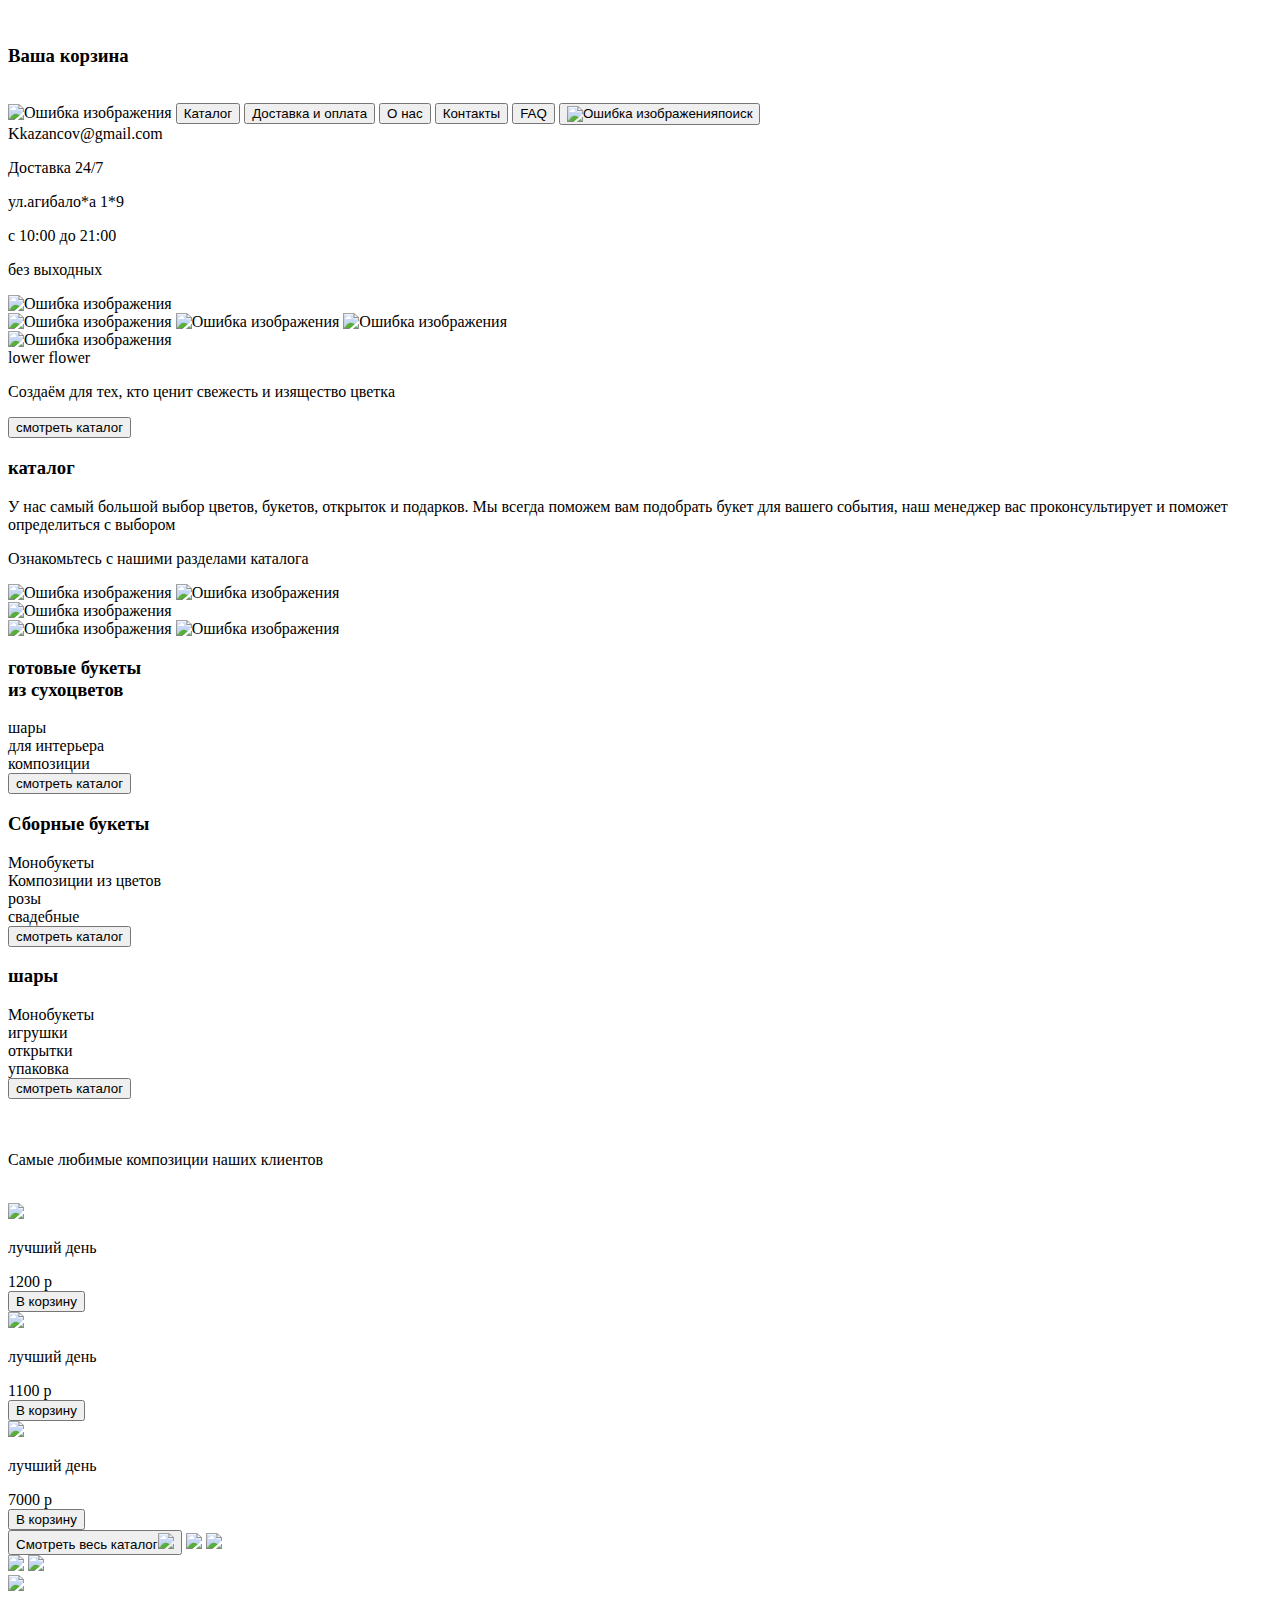
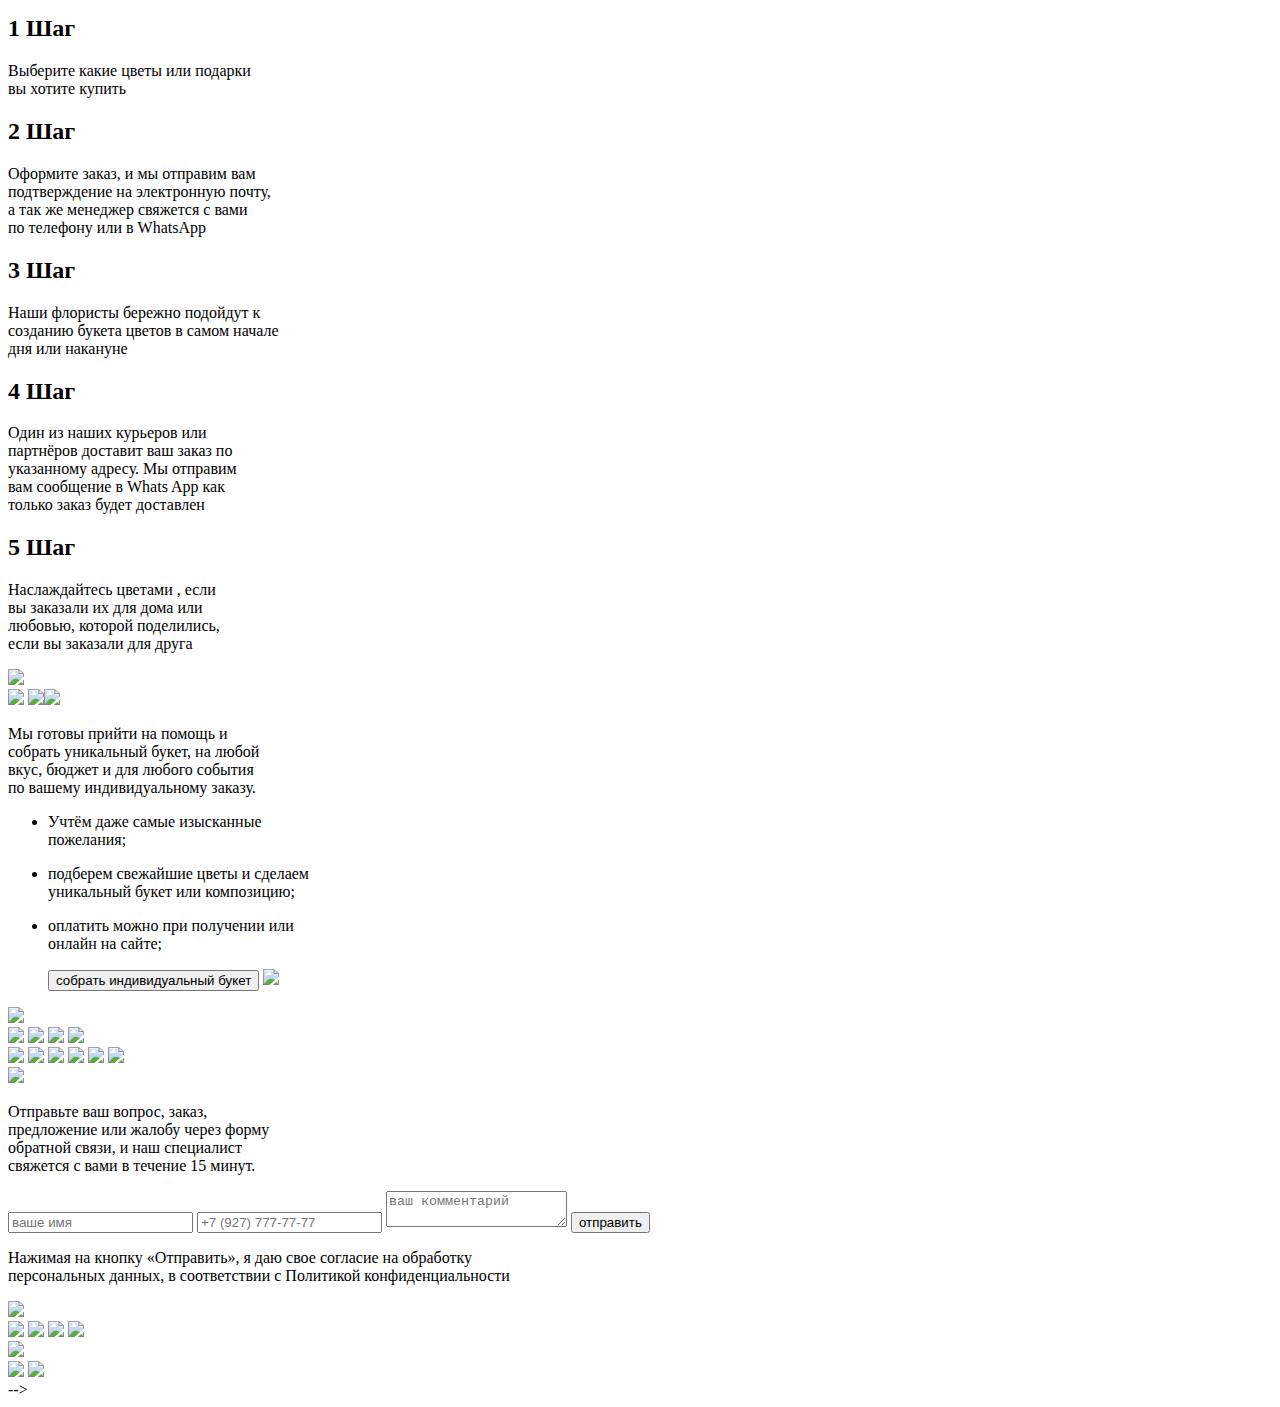
==== index.html @ a6bbbd69 "Add files via upload" ====
<!DOCTYPE html>
<html lang="en">
<head>
    <meta charset="UTF-8">
    <meta http-equiv="X-UA-Compatible" content="IE=edge">
    <meta name="viewport" content="width=device-width, initial-scale=1.0">
    <title>Интернет магазин LOWER FLOWER</title>
    <link rel="stylesheet" href="general_style/style.css">
    <link rel="stylesheet" href="media/media.css">
    <link rel="stylesheet" href="foonts/oswald.css">
    <link href="https://fonts.cdnfonts.com/css/cormorant-2" rel="stylesheet">
</head>
<header>
    <!-- выпадающее меню корзины -->
    <div class="hidden_menu_corz" id="dropdown_box">
        <div class="back_petite_corz">
            <img src="img/corzina.png" alt="">
        </div>
        <h3>Ваша корзина</h3><img src="img/close.png" alt="" id="close_corzina">
        <img src="img/Line 220.png" alt="" id="line_corz">
        <img src="img/Ellipse 59.png" alt="" id="neon_pink_elips">       
    </div>




    <!-- конец выпадающего меню корзины -->
    <!-- шапка -->
    <div class="header_btn">
        <img src="img/LF.png" alt="Ошибка изображения" id="img_logo">
        <button class="bt_header" onclick="SmotrCatalog()">Каталог</button>
        <button class="bt_header" id="no">Доставка и оплата </button>
        <button class="bt_header" onclick="OnasOpis()">О нас</button>
        <button class="bt_header" id="no">Контакты</button>
        <button class="bt_header" id="no">FAQ</button>
        <button class="bt_header" id="no"><img src="img/Vector.png" alt="Ошибка изображения" id="img_search">поиск</button>
    </div>
    <div id="email_street">
        <div>Kkazancov@gmail.com </div>
        <p>Доставка 24/7</p>
        <div id="email_street_blue_txt">ул.агибало*а 1*9</div>
        <p>с 10:00 до 21:00</p>
        <p id="no_holidays">без выходных</p>
        <div class="corzina">
            <img src="img/corzina.png" alt="Ошибка изображения" id="corzina" title="Корзина">
        </div>
        
    </div>
    <!-- иконки соц сети -->
    <div id="img_icon_social">
        <img src="img/insta.png" alt="Ошибка изображения" onclick="OnInsta()" title="Мы в инстаграмм">
        <img src="img/viber.png" alt="Ошибка изображения" onclick="OnViber()" title="Мы в Viber">
        <img src="img/whats.png" alt="Ошибка изображения" onclick="OnWhats()" title="Мы в Whats App">
    </div>
    <img src="img/oscn_im_flow.png" alt="Ошибка изображения" id="main_im_flow">
    <!-- оглавление название сайта -->
    <div id="block_lower-flower_txt">
        <div id="lower-flower_txt">lower flower</div>
        <p>Создаём для тех, кто ценит свежесть и изящество цветка</p>
        <a href="#block_cat_txt"><button id="btn_smotret_catalog" onmouseover="OnColor()" onmouseout="OffColor()">смотреть каталог</button></a>
    </div>
    <!-- блок и текст каталог --> 
    <div id="block_catalog"></div>
        
</header>
<body>
    <div id="block_cat_txt">
        <h3>каталог</h3>
        <p>У нас самый большой выбор цветов, букетов, открыток и подарков.
                Мы всегда поможем вам подобрать букет для вашего события, 
                наш менеджер вас проконсультирует и поможет определиться с выбором</p>
        <p>Ознакомьтесь с нашими разделами каталога</p>   
    </div>
    <img src="img/txt_buket.png" alt="Ошибка изображения" id="txt_buket_fon">
    <img src="img/flower.png" alt="Ошибка изображения" id="txt_flower_fon">
    <br>
    <img src="img/dopolnitel.png" alt="Ошибка изображения" id="txt_dopolnitel_fon">
    <!-- неон фон -->
    <div class="neon_foon">
        <img src="img/ellipse_pink.png" alt="Ошибка изображения" id="elip_neon_pink"> 
        <img src="img/ellipseblue.png" alt="Ошибка изображения" id="elip_neon_blue">
    </div>
    <!-- подблоки в каталоге -->
    <!-- блок готовые букеты -->
    <div class="poblock_gotov_buketi">
        <h3>готовые букеты <br> из сухоцветов</h3>
        <li>шары</li>
        <li>для интерьера</li>
        <li>композиции</li>
        <button>смотреть каталог</button>
    </div>
    <!-- блок цветы -->
    <div class="podblock_flower">
        <h3>Сборные букеты</h3>
        <li>Монобукеты</li>
        <li>Композиции из цветов</li>
        <li>розы</li>
        <li>свадебные</li>
        <button>смотреть каталог</button>
    </div>
    <div class="podblock_dopolnitelno">
        <h3>шары</h3>
        <li>Монобукеты</li>
        <li>игрушки</li>
        <li>открытки</li>
        <li>упаковка</li>
        <button>смотреть каталог</button>
    </div>
    <div id="bl_filter">
        <div class="filt_bl"></div>
    </div>
    <div class="name_block_popularbuket">
        <img src="img/Популярные.png" alt="">
        <br>
        <img src="img/букеты.png" alt="" id="buketi">
        <p>Самые любимые композиции наших клиентов</p>
    </div>
    <img src="img/image 115 (1).png" alt="" id="foon_buketi">

    <!--мальенкий блок реклама товаров -->
    <div class="all_bl_flow">

        <div class="bl_hov">
        <img src="img/image 1214.png">
            <div class="block_opis_btn_cont">
                <p>лучший день</p>
                <span>1200 р</span>
                <br>
                <button id="add_corzina">В корзину</button>
            </div>
        </div>  
        <div class="bl_hov">
        <img src="img/image 1215 (3).png">
            <div class="block_opis_btn_cont">
                <p>лучший день</p>
                <span>1100 р</span>
                <br>
                <button id="add_corzina">В корзину</button>
            </div>
        </div>
        <div class="bl_hov">
        <img src="img/image 1216 (3).png">
            <div class="block_opis_btn_cont">
                <p>лучший день</p>
                <span>7000 р</span>
                <br>
                <button id="add_corzina">В корзину</button>
            </div>
        </div>       
    </div>
    <a href="catalog/catalog.html" target="_blank"><button id="watch_all_catal">Смотреть весь каталог<img src="img/Arrow 7.png"></button></a>
    <img src="img/Ellipse 34.png" id="elipse_bl">
    <img src="img/Ellipse 33.png" id="elipse_bl_pink">

    <div class="block_zacaz">
        <img src="img/Как сделать.png ">
        <img src="img/заказ.png">
    </div>
    <img src="img/image 122.png" id="flow_pink">
    <div class="bl_pink_top">
        <div>
            <h2>1 Шаг</h2>
            <p>Выберите какие цветы или подарки <br> 
            вы хотите купить</p>
        </div>
        <div>
            <h2>2 Шаг</h2>
            <p>Оформите заказ, и мы отправим вам <br> 
            подтверждение на электронную почту, <br> 
            а так же менеджер свяжется с вами <br> 
            по телефону или в WhatsApp</p>
        </div>
        <div>
            <h2>3 Шаг</h2>
            <p>Наши флористы бережно подойдут к <br> 
            созданию букета цветов в самом начале <br> 
            дня или накануне</p>
        </div>
    </div>
    <div class="bl_pink_top_right">
        <div>
            <h2>4 Шаг</h2>
            <p>Один из наших курьеров или <br> 
            партнёров доставит ваш заказ по <br> 
            указанному адресу. Мы отправим <br> 
            вам сообщение в Whats App как <br> 
            только заказ будет доставлен</p>
        </div>
        <div>
            <h2>5 Шаг</h2>
            <p>Наслаждайтесь цветами , если <br> 
            вы заказали их для дома или <br> 
            любовью, которой поделились, <br> 
            если вы заказали для друга</p>
        </div>
        <img src="img/avtograff.png" id="aftograff">
    </div>
    <div class="osob_povod">
        <img src="img/особенный.png">
        <img src="img/Line 12.png" id="lin_pin"><img src="img/повод_.png" id="povod">
    </div>
    <div class="bl_items">
       <span>
        <p>Мы готовы прийти на помощь и <br> 
            собрать уникальный букет, на любой <br> 
            вкус, бюджет и для любого события <br> 
            по вашему индивидуальному заказу.
        </p>
        <ul>
            <li><p>Учтём даже самые изысканные <br> 
                пожелания;</p></li>
            <li><p>подберем свежайшие цветы и сделаем <br> 
                уникальный букет или композицию;</p>
            </li>
            <li><p>оплатить можно при получении или <br> 
                онлайн на сайте;</p>
            </li>  
            <button>собрать индивидуальный букет</button>
            <img src="img/Arrow 8.png" id="sckloba">
        </span>
        </ul>
    </div>
    <img src="img/Ellipse 39.png" id="foon_pin">
    <div class="im_bl_pov">
        <img src="img/Rectangle 35.png" id="item_wid_1">
        <img src="img/Rectangle 38.png" id="item_wid_2">
        <img src="img/Rectangle 37.png" id="item_wid_3">
        <img src="img/Rectangle 36.png" id="item_wid_4">
        
    </div>
    <div class="end_vopr">
        <img src="img/остались.png">
        <img src="img/вопросы_.png" id="vopros">
        <img src="img/image 12r3.png" id="el_en_pink">
        <img src="img/Ellipse 40.png" id="el_en_gren">
        <img src="img/have any questions_.png" id="aftogr">
        <img src="img/image 123.png" id="wood">

        <div class="bl_form">
            <img src="img/Line 13.png" id="lin_en">
            <p>Отправьте ваш вопрос, заказ, <br>
            предложение или жалобу через форму <br> 
            обратной связи, и наш специалист <br> 
            свяжется с вами в течение 15 минут.</p>
            <form action="">
                <input type="text" placeholder="ваше имя">
                <input type="number" placeholder="+7 (927) 777-77-77">
                <textarea type="text" placeholder="ваш комментарий" id="inp_comment"></textarea>
                <button>отправить</button>
                <p id="policy">Нажимая  на кнопку «Отправить», я даю свое согласие на обработку <br> 
                персональных данных, в соответствии с <span>Политикой конфиденциальности</span></p>
            </form>
        </div>
    </div>
    <footer>
        <img src="img/instagram.png" id="foot_insta_txt">
        <div class="img_foot_insta">
            <img src="img/Rectangle 44.png" >
            <img src="img/Rectangle 45.png">
            <img src="img/Rectangle 46.png">
            <img src="img/Rectangle 47.png">
        </div>
        <img src="img/our social networks.png" id="podpis">
        <div class="el_pin_blu">
            <img src="img/Ellipse 43.png">
            <img src="img/Ellipse 42.png" id="el_en_big">
        </div>
        <!-- <div class="END">
            <div class="ic_soc_end">
                <img src="img/viber.png">
                <img src="img/whats.png">
                <img src="img/insta.png">
            </div>
        </div> --> -->
    </footer>
    


    <script src="script/script.js"></script>
</body>
</html>
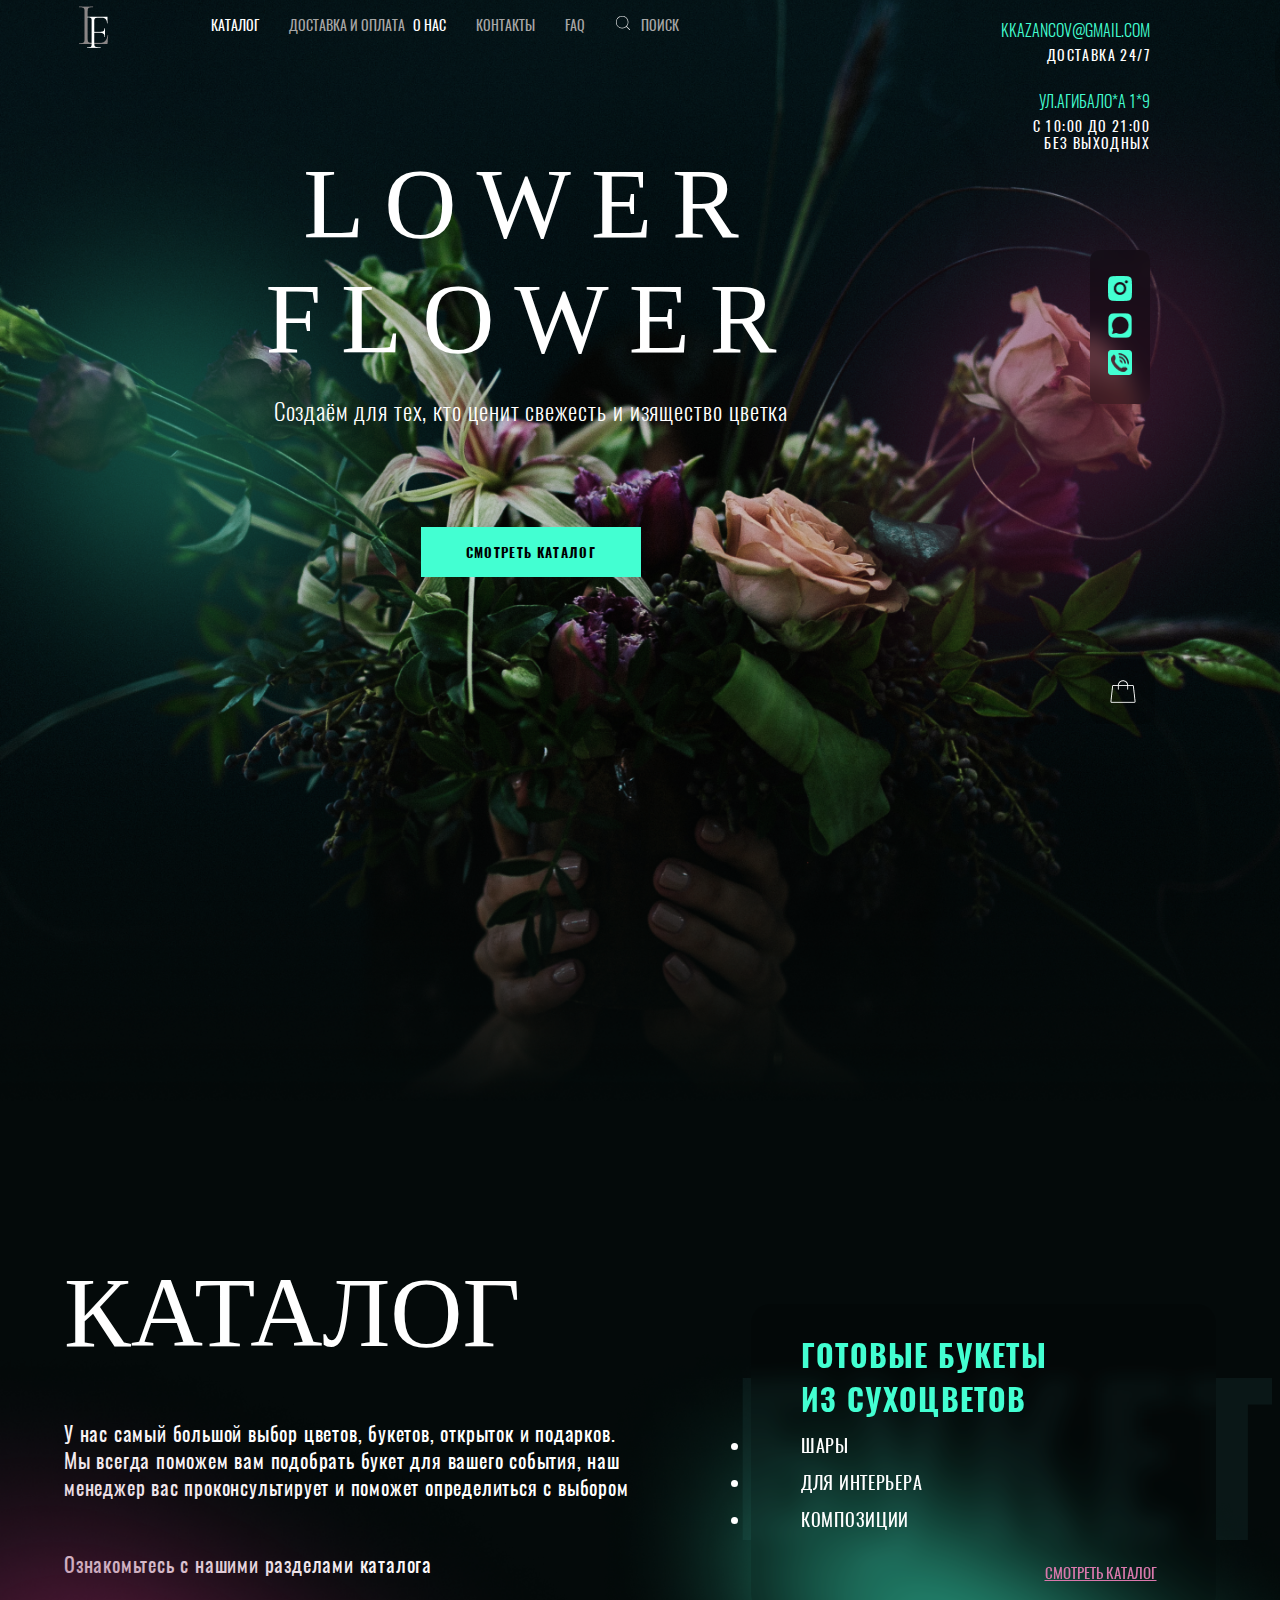
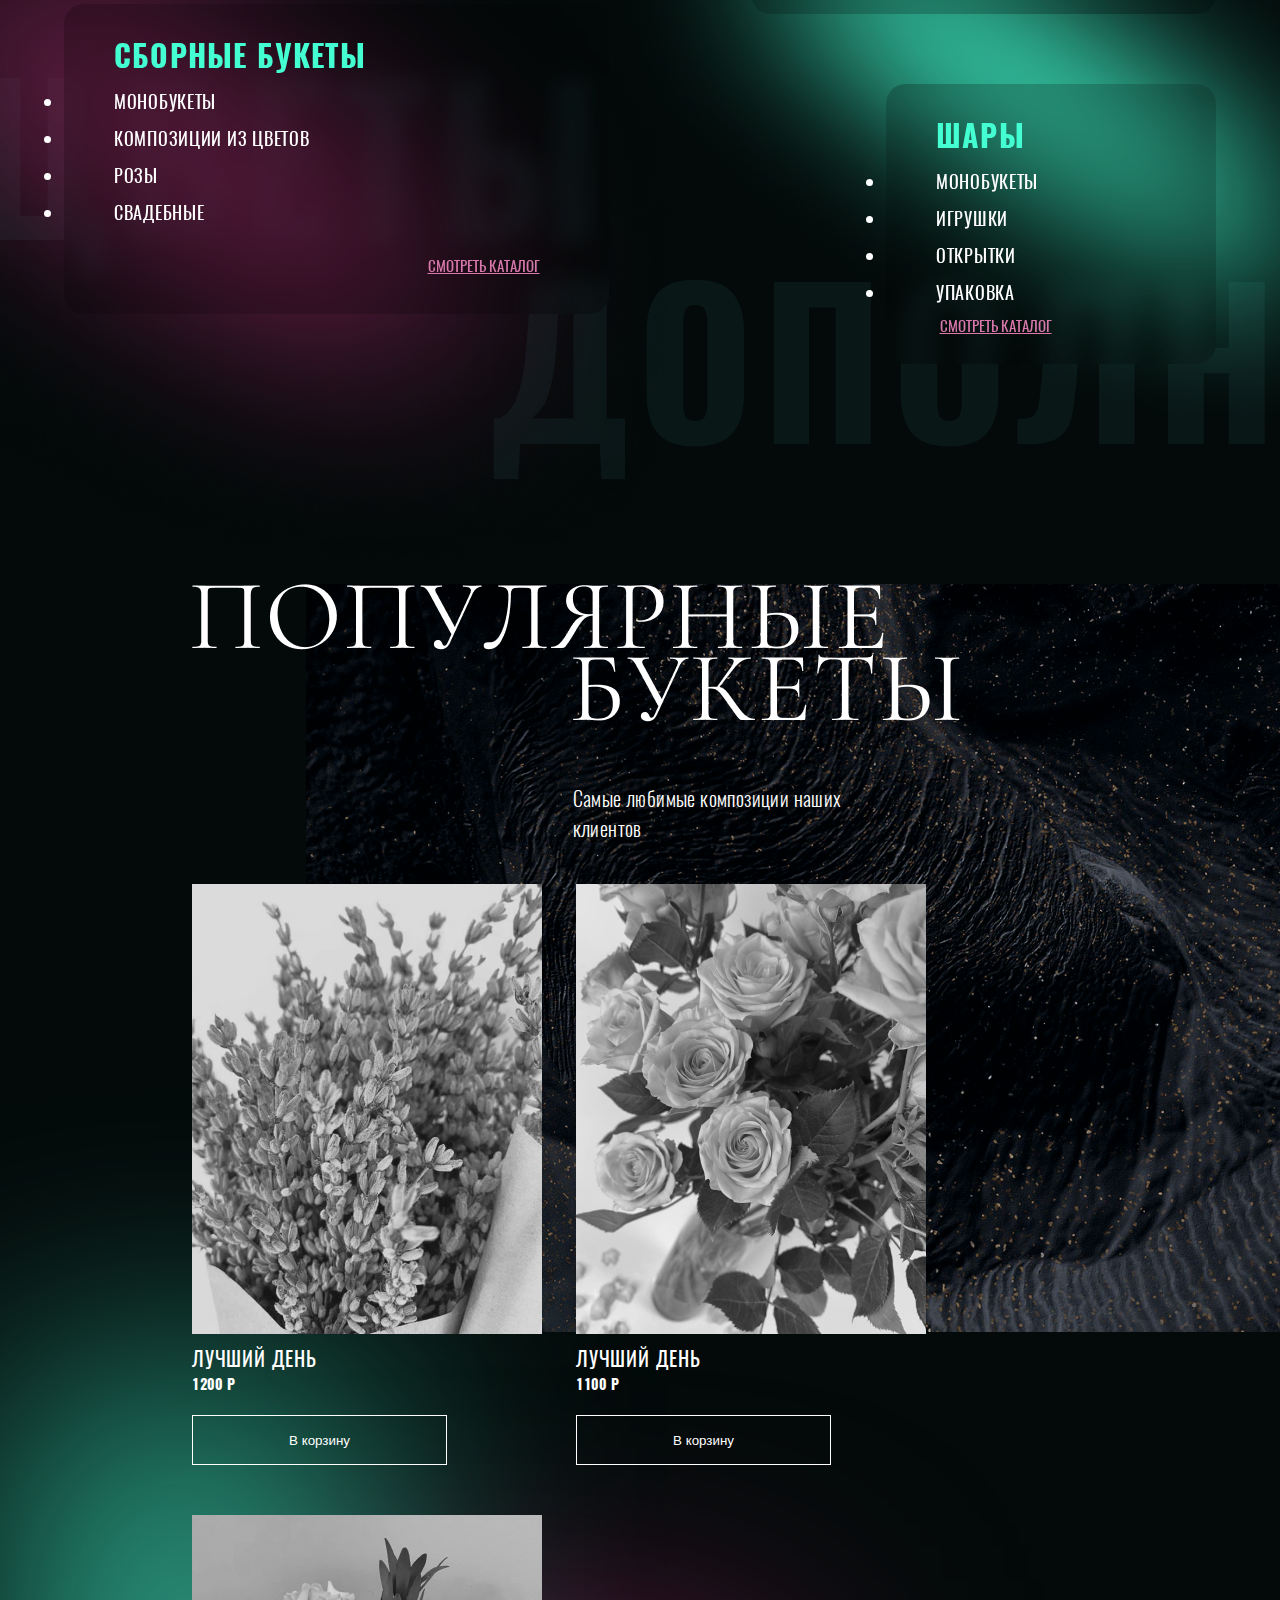
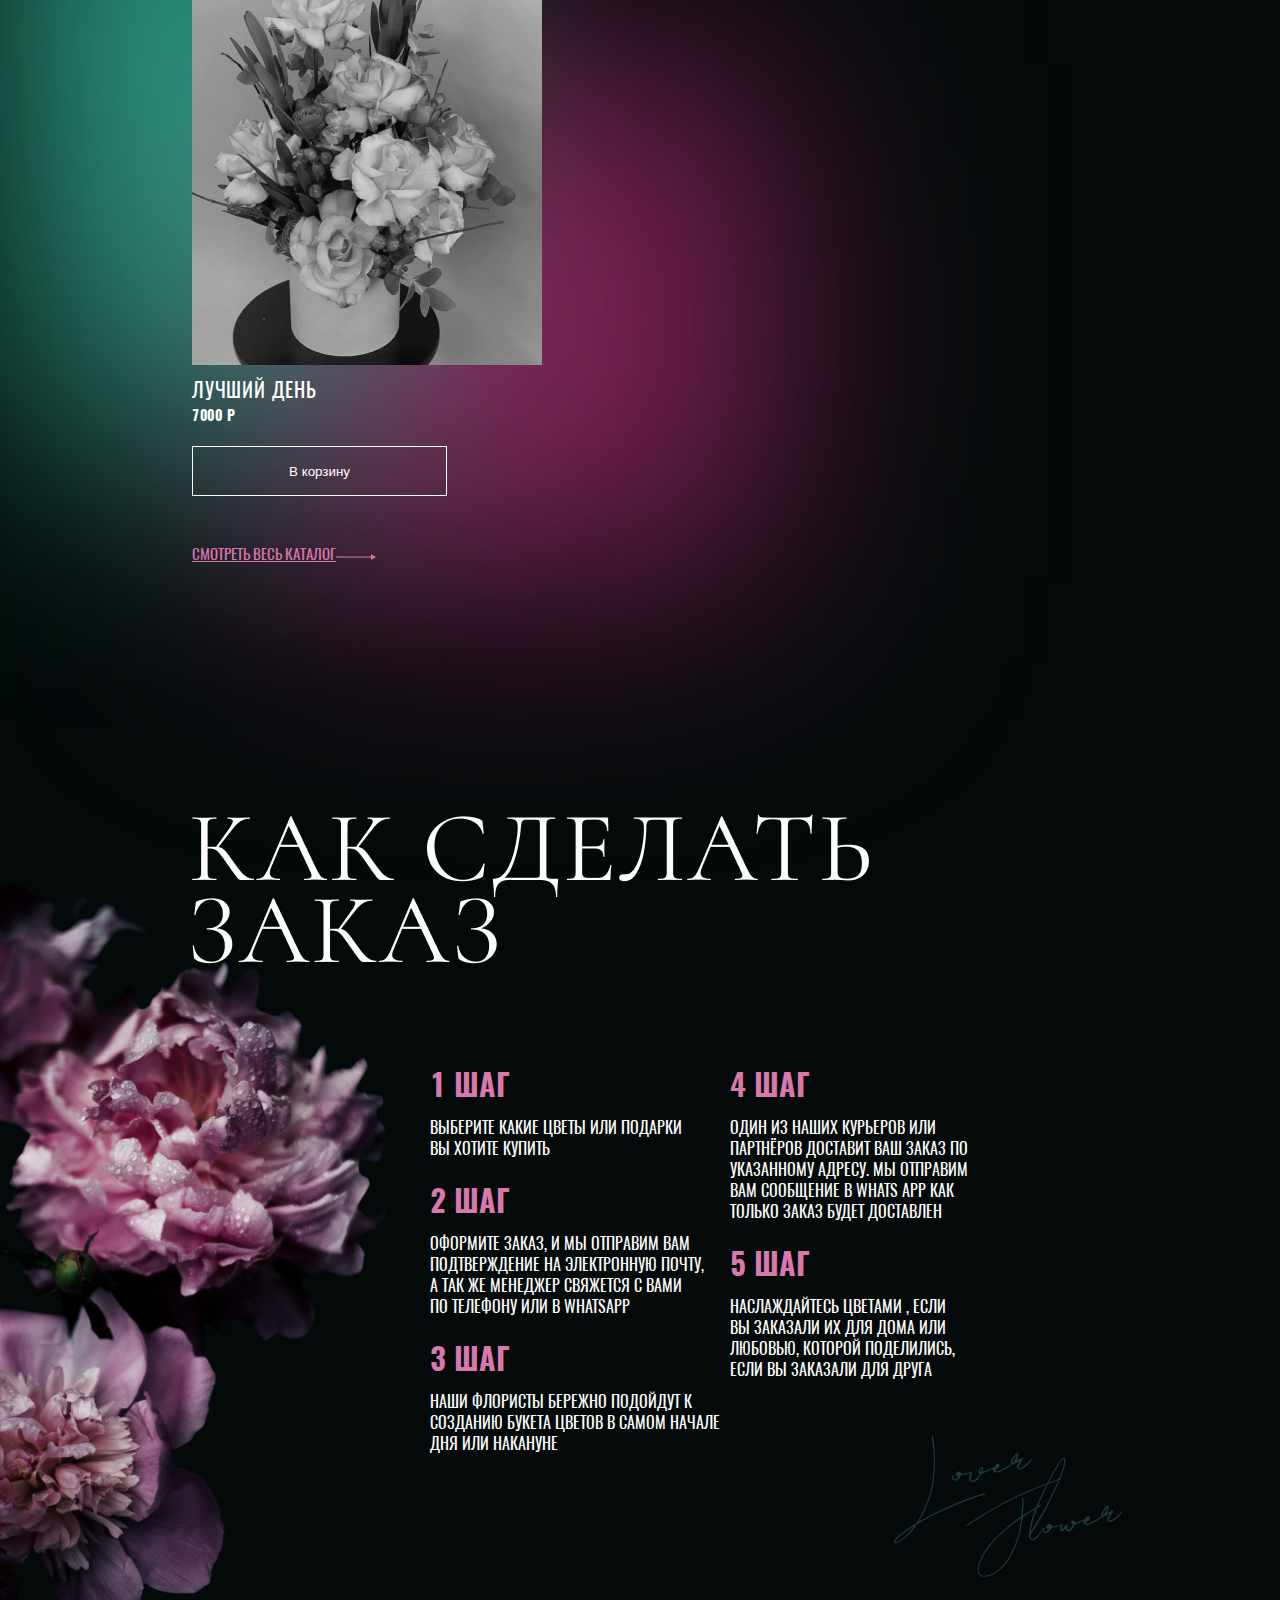
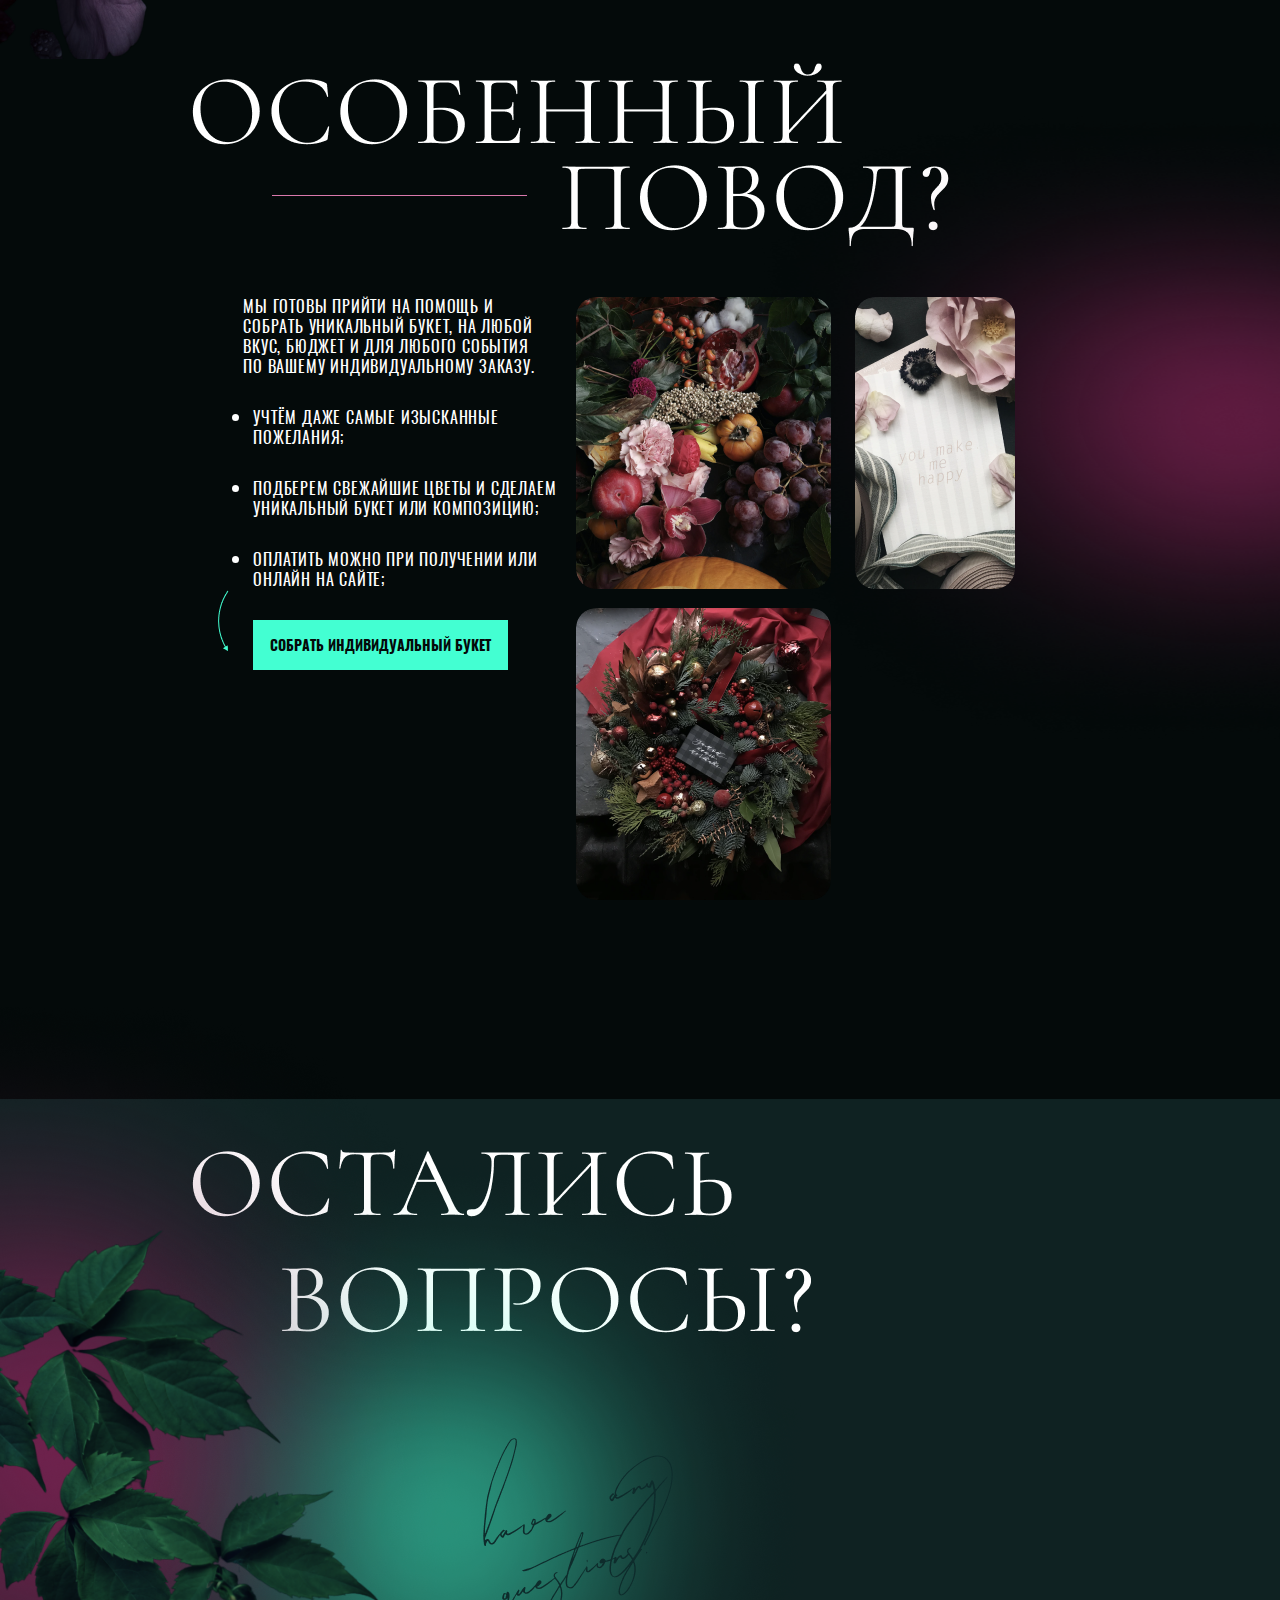
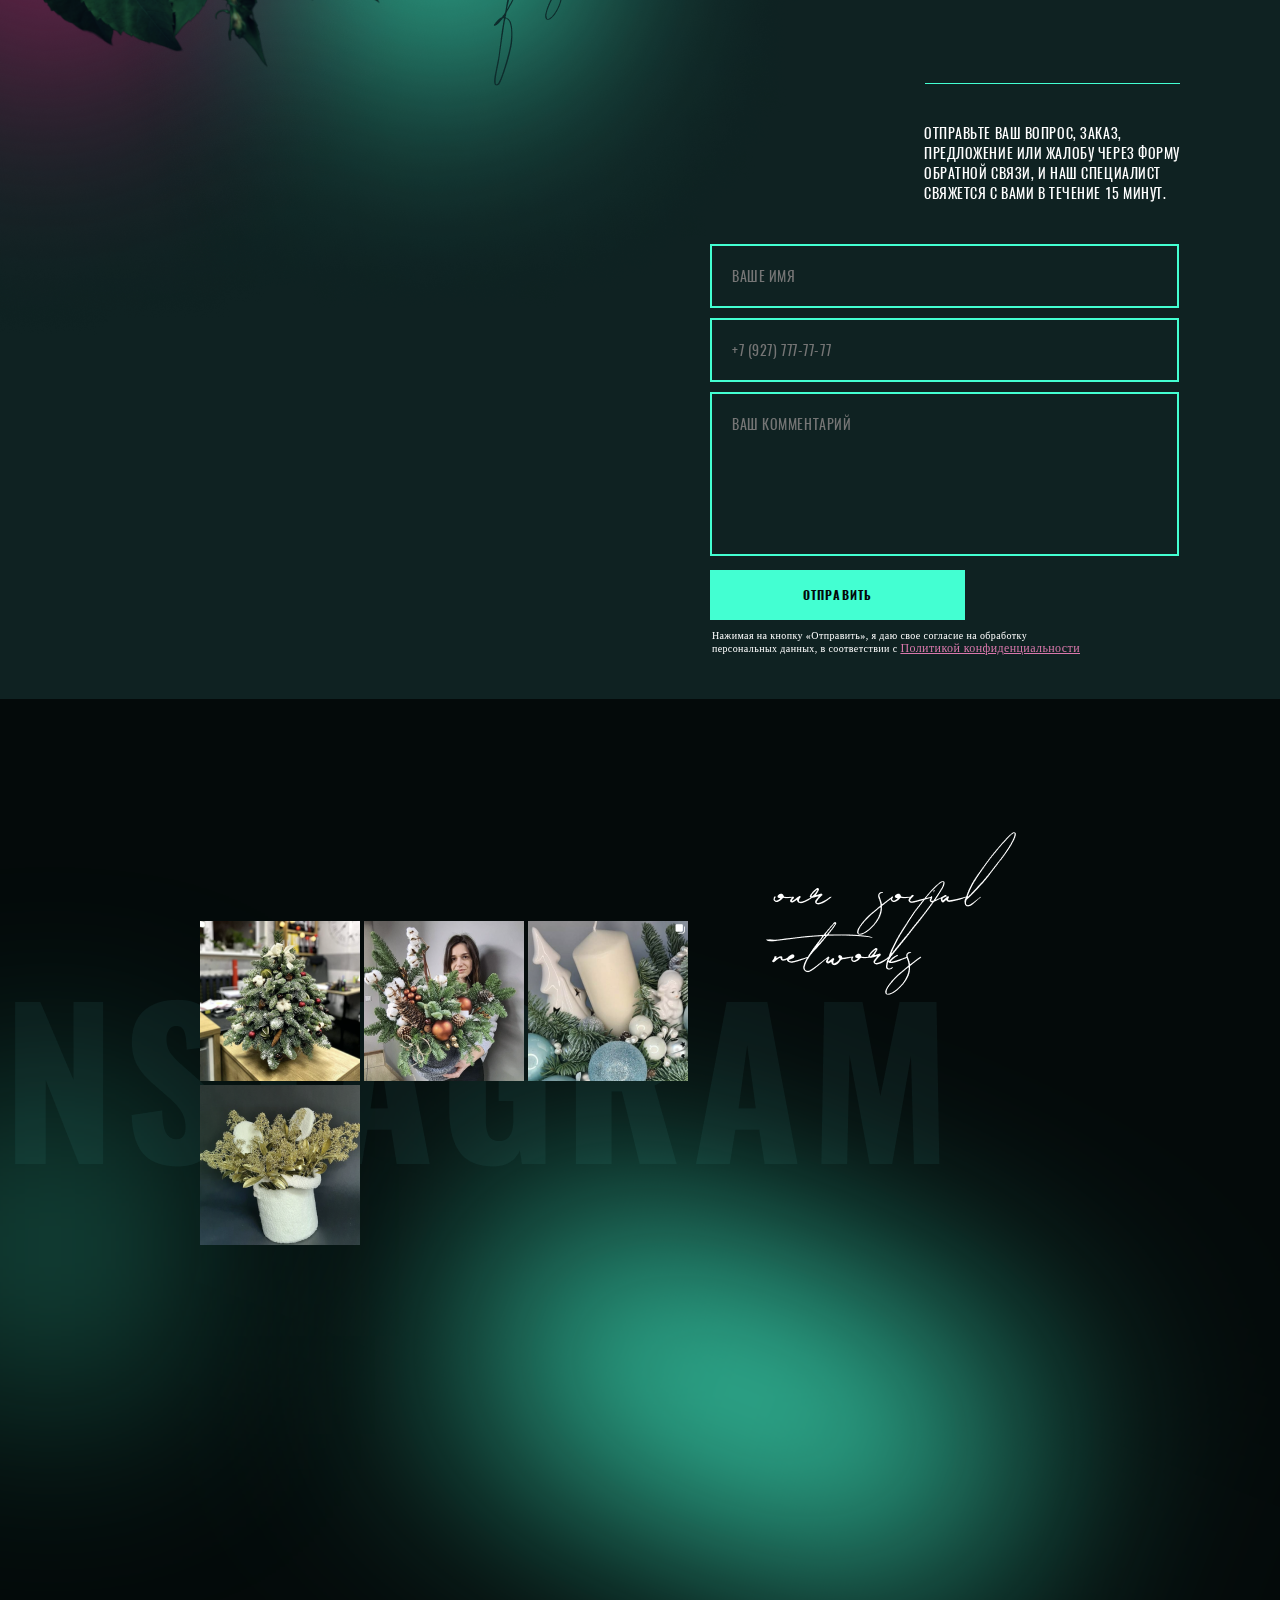
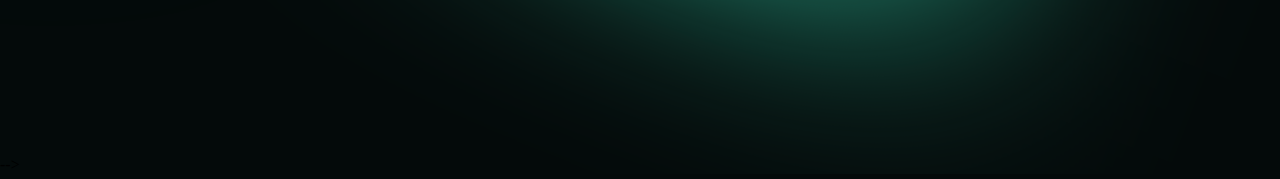
==== commit 3d7f55ca: "Обновление 0.5" ====
--- a/index.html
+++ b/index.html
@@ -1,281 +1,281 @@
-<!DOCTYPE html>
-<html lang="en">
-<head>
-    <meta charset="UTF-8">
-    <meta http-equiv="X-UA-Compatible" content="IE=edge">
-    <meta name="viewport" content="width=device-width, initial-scale=1.0">
-    <title>Интернет магазин LOWER FLOWER</title>
-    <link rel="stylesheet" href="general_style/style.css">
-    <link rel="stylesheet" href="media/media.css">
-    <link rel="stylesheet" href="foonts/oswald.css">
-    <link href="https://fonts.cdnfonts.com/css/cormorant-2" rel="stylesheet">
-</head>
-<header>
-    <!-- выпадающее меню корзины -->
-    <div class="hidden_menu_corz" id="dropdown_box">
-        <div class="back_petite_corz">
-            <img src="img/corzina.png" alt="">
-        </div>
-        <h3>Ваша корзина</h3><img src="img/close.png" alt="" id="close_corzina">
-        <img src="img/Line 220.png" alt="" id="line_corz">
-        <img src="img/Ellipse 59.png" alt="" id="neon_pink_elips">       
-    </div>
-
-
-
-
-    <!-- конец выпадающего меню корзины -->
-    <!-- шапка -->
-    <div class="header_btn">
-        <img src="img/LF.png" alt="Ошибка изображения" id="img_logo">
-        <button class="bt_header" onclick="SmotrCatalog()">Каталог</button>
-        <button class="bt_header" id="no">Доставка и оплата </button>
-        <button class="bt_header" onclick="OnasOpis()">О нас</button>
-        <button class="bt_header" id="no">Контакты</button>
-        <button class="bt_header" id="no">FAQ</button>
-        <button class="bt_header" id="no"><img src="img/Vector.png" alt="Ошибка изображения" id="img_search">поиск</button>
-    </div>
-    <div id="email_street">
-        <div>Kkazancov@gmail.com </div>
-        <p>Доставка 24/7</p>
-        <div id="email_street_blue_txt">ул.агибало*а 1*9</div>
-        <p>с 10:00 до 21:00</p>
-        <p id="no_holidays">без выходных</p>
-        <div class="corzina">
-            <img src="img/corzina.png" alt="Ошибка изображения" id="corzina" title="Корзина">
-        </div>
-        
-    </div>
-    <!-- иконки соц сети -->
-    <div id="img_icon_social">
-        <img src="img/insta.png" alt="Ошибка изображения" onclick="OnInsta()" title="Мы в инстаграмм">
-        <img src="img/viber.png" alt="Ошибка изображения" onclick="OnViber()" title="Мы в Viber">
-        <img src="img/whats.png" alt="Ошибка изображения" onclick="OnWhats()" title="Мы в Whats App">
-    </div>
-    <img src="img/oscn_im_flow.png" alt="Ошибка изображения" id="main_im_flow">
-    <!-- оглавление название сайта -->
-    <div id="block_lower-flower_txt">
-        <div id="lower-flower_txt">lower flower</div>
-        <p>Создаём для тех, кто ценит свежесть и изящество цветка</p>
-        <a href="#block_cat_txt"><button id="btn_smotret_catalog" onmouseover="OnColor()" onmouseout="OffColor()">смотреть каталог</button></a>
-    </div>
-    <!-- блок и текст каталог --> 
-    <div id="block_catalog"></div>
-        
-</header>
-<body>
-    <div id="block_cat_txt">
-        <h3>каталог</h3>
-        <p>У нас самый большой выбор цветов, букетов, открыток и подарков.
-                Мы всегда поможем вам подобрать букет для вашего события, 
-                наш менеджер вас проконсультирует и поможет определиться с выбором</p>
-        <p>Ознакомьтесь с нашими разделами каталога</p>   
-    </div>
-    <img src="img/txt_buket.png" alt="Ошибка изображения" id="txt_buket_fon">
-    <img src="img/flower.png" alt="Ошибка изображения" id="txt_flower_fon">
-    <br>
-    <img src="img/dopolnitel.png" alt="Ошибка изображения" id="txt_dopolnitel_fon">
-    <!-- неон фон -->
-    <div class="neon_foon">
-        <img src="img/ellipse_pink.png" alt="Ошибка изображения" id="elip_neon_pink"> 
-        <img src="img/ellipseblue.png" alt="Ошибка изображения" id="elip_neon_blue">
-    </div>
-    <!-- подблоки в каталоге -->
-    <!-- блок готовые букеты -->
-    <div class="poblock_gotov_buketi">
-        <h3>готовые букеты <br> из сухоцветов</h3>
-        <li>шары</li>
-        <li>для интерьера</li>
-        <li>композиции</li>
-        <button>смотреть каталог</button>
-    </div>
-    <!-- блок цветы -->
-    <div class="podblock_flower">
-        <h3>Сборные букеты</h3>
-        <li>Монобукеты</li>
-        <li>Композиции из цветов</li>
-        <li>розы</li>
-        <li>свадебные</li>
-        <button>смотреть каталог</button>
-    </div>
-    <div class="podblock_dopolnitelno">
-        <h3>шары</h3>
-        <li>Монобукеты</li>
-        <li>игрушки</li>
-        <li>открытки</li>
-        <li>упаковка</li>
-        <button>смотреть каталог</button>
-    </div>
-    <div id="bl_filter">
-        <div class="filt_bl"></div>
-    </div>
-    <div class="name_block_popularbuket">
-        <img src="img/Популярные.png" alt="">
-        <br>
-        <img src="img/букеты.png" alt="" id="buketi">
-        <p>Самые любимые композиции наших клиентов</p>
-    </div>
-    <img src="img/image 115 (1).png" alt="" id="foon_buketi">
-
-    <!--мальенкий блок реклама товаров -->
-    <div class="all_bl_flow">
-
-        <div class="bl_hov">
-        <img src="img/image 1214.png">
-            <div class="block_opis_btn_cont">
-                <p>лучший день</p>
-                <span>1200 р</span>
-                <br>
-                <button id="add_corzina">В корзину</button>
-            </div>
-        </div>  
-        <div class="bl_hov">
-        <img src="img/image 1215 (3).png">
-            <div class="block_opis_btn_cont">
-                <p>лучший день</p>
-                <span>1100 р</span>
-                <br>
-                <button id="add_corzina">В корзину</button>
-            </div>
-        </div>
-        <div class="bl_hov">
-        <img src="img/image 1216 (3).png">
-            <div class="block_opis_btn_cont">
-                <p>лучший день</p>
-                <span>7000 р</span>
-                <br>
-                <button id="add_corzina">В корзину</button>
-            </div>
-        </div>       
-    </div>
-    <a href="catalog/catalog.html" target="_blank"><button id="watch_all_catal">Смотреть весь каталог<img src="img/Arrow 7.png"></button></a>
-    <img src="img/Ellipse 34.png" id="elipse_bl">
-    <img src="img/Ellipse 33.png" id="elipse_bl_pink">
-
-    <div class="block_zacaz">
-        <img src="img/Как сделать.png ">
-        <img src="img/заказ.png">
-    </div>
-    <img src="img/image 122.png" id="flow_pink">
-    <div class="bl_pink_top">
-        <div>
-            <h2>1 Шаг</h2>
-            <p>Выберите какие цветы или подарки <br> 
-            вы хотите купить</p>
-        </div>
-        <div>
-            <h2>2 Шаг</h2>
-            <p>Оформите заказ, и мы отправим вам <br> 
-            подтверждение на электронную почту, <br> 
-            а так же менеджер свяжется с вами <br> 
-            по телефону или в WhatsApp</p>
-        </div>
-        <div>
-            <h2>3 Шаг</h2>
-            <p>Наши флористы бережно подойдут к <br> 
-            созданию букета цветов в самом начале <br> 
-            дня или накануне</p>
-        </div>
-    </div>
-    <div class="bl_pink_top_right">
-        <div>
-            <h2>4 Шаг</h2>
-            <p>Один из наших курьеров или <br> 
-            партнёров доставит ваш заказ по <br> 
-            указанному адресу. Мы отправим <br> 
-            вам сообщение в Whats App как <br> 
-            только заказ будет доставлен</p>
-        </div>
-        <div>
-            <h2>5 Шаг</h2>
-            <p>Наслаждайтесь цветами , если <br> 
-            вы заказали их для дома или <br> 
-            любовью, которой поделились, <br> 
-            если вы заказали для друга</p>
-        </div>
-        <img src="img/avtograff.png" id="aftograff">
-    </div>
-    <div class="osob_povod">
-        <img src="img/особенный.png">
-        <img src="img/Line 12.png" id="lin_pin"><img src="img/повод_.png" id="povod">
-    </div>
-    <div class="bl_items">
-       <span>
-        <p>Мы готовы прийти на помощь и <br> 
-            собрать уникальный букет, на любой <br> 
-            вкус, бюджет и для любого события <br> 
-            по вашему индивидуальному заказу.
-        </p>
-        <ul>
-            <li><p>Учтём даже самые изысканные <br> 
-                пожелания;</p></li>
-            <li><p>подберем свежайшие цветы и сделаем <br> 
-                уникальный букет или композицию;</p>
-            </li>
-            <li><p>оплатить можно при получении или <br> 
-                онлайн на сайте;</p>
-            </li>  
-            <button>собрать индивидуальный букет</button>
-            <img src="img/Arrow 8.png" id="sckloba">
-        </span>
-        </ul>
-    </div>
-    <img src="img/Ellipse 39.png" id="foon_pin">
-    <div class="im_bl_pov">
-        <img src="img/Rectangle 35.png" id="item_wid_1">
-        <img src="img/Rectangle 38.png" id="item_wid_2">
-        <img src="img/Rectangle 37.png" id="item_wid_3">
-        <img src="img/Rectangle 36.png" id="item_wid_4">
-        
-    </div>
-    <div class="end_vopr">
-        <img src="img/остались.png">
-        <img src="img/вопросы_.png" id="vopros">
-        <img src="img/image 12r3.png" id="el_en_pink">
-        <img src="img/Ellipse 40.png" id="el_en_gren">
-        <img src="img/have any questions_.png" id="aftogr">
-        <img src="img/image 123.png" id="wood">
-
-        <div class="bl_form">
-            <img src="img/Line 13.png" id="lin_en">
-            <p>Отправьте ваш вопрос, заказ, <br>
-            предложение или жалобу через форму <br> 
-            обратной связи, и наш специалист <br> 
-            свяжется с вами в течение 15 минут.</p>
-            <form action="">
-                <input type="text" placeholder="ваше имя">
-                <input type="number" placeholder="+7 (927) 777-77-77">
-                <textarea type="text" placeholder="ваш комментарий" id="inp_comment"></textarea>
-                <button>отправить</button>
-                <p id="policy">Нажимая  на кнопку «Отправить», я даю свое согласие на обработку <br> 
-                персональных данных, в соответствии с <span>Политикой конфиденциальности</span></p>
-            </form>
-        </div>
-    </div>
-    <footer>
-        <img src="img/instagram.png" id="foot_insta_txt">
-        <div class="img_foot_insta">
-            <img src="img/Rectangle 44.png" >
-            <img src="img/Rectangle 45.png">
-            <img src="img/Rectangle 46.png">
-            <img src="img/Rectangle 47.png">
-        </div>
-        <img src="img/our social networks.png" id="podpis">
-        <div class="el_pin_blu">
-            <img src="img/Ellipse 43.png">
-            <img src="img/Ellipse 42.png" id="el_en_big">
-        </div>
-        <!-- <div class="END">
-            <div class="ic_soc_end">
-                <img src="img/viber.png">
-                <img src="img/whats.png">
-                <img src="img/insta.png">
-            </div>
-        </div> --> -->
-    </footer>
-    
-
-
-    <script src="script/script.js"></script>
-</body>
+<!DOCTYPE html>
+<html lang="en">
+<head>
+    <meta charset="UTF-8">
+    <meta http-equiv="X-UA-Compatible" content="IE=edge">
+    <meta name="viewport" content="width=device-width, initial-scale=1.0">
+    <title>Интернет магазин LOWER FLOWER</title>
+    <link rel="stylesheet" href="general_style/style.css">
+    <link rel="stylesheet" href="media/media.css">
+    <link rel="stylesheet" href="foonts/oswald.css">
+    <link href="https://fonts.cdnfonts.com/css/cormorant-2" rel="stylesheet">
+</head>
+<header>
+    <!-- выпадающее меню корзины -->
+    <div class="hidden_menu_corz" id="dropdown_box">
+        <div class="back_petite_corz">
+            <img src="img/corzina.png" alt="">
+        </div>
+        <h3>Ваша корзина</h3><img src="img/close.png" alt="" id="close_corzina">
+        <img src="img/Line 220.png" alt="" id="line_corz">
+        <img src="img/Ellipse 59.png" alt="" id="neon_pink_elips">       
+    </div>
+
+
+
+
+    <!-- конец выпадающего меню корзины -->
+    <!-- шапка -->
+    <div class="header_btn">
+        <img src="img/LF.png" alt="Ошибка изображения" id="img_logo">
+        <button class="bt_header" onclick="SmotrCatalog()">Каталог</button>
+        <button class="bt_header" id="no">Доставка и оплата </button>
+        <button class="bt_header" onclick="OnasOpis()">О нас</button>
+        <button class="bt_header" id="no">Контакты</button>
+        <button class="bt_header" id="no">FAQ</button>
+        <button class="bt_header" id="no"><img src="img/Vector.png" alt="Ошибка изображения" id="img_search">поиск</button>
+    </div>
+    <div id="email_street">
+        <div>Kkazancov@gmail.com </div>
+        <p>Доставка 24/7</p>
+        <div id="email_street_blue_txt">ул.агибало*а 1*9</div>
+        <p>с 10:00 до 21:00</p>
+        <p id="no_holidays">без выходных</p>
+        <div class="corzina">
+            <img src="img/corzina.png" alt="Ошибка изображения" id="corzina" title="Корзина">
+        </div>
+        
+    </div>
+    <!-- иконки соц сети -->
+    <div id="img_icon_social">
+        <img src="img/insta.png" alt="Ошибка изображения" onclick="OnInsta()" title="Мы в инстаграмм">
+        <img src="img/viber.png" alt="Ошибка изображения" onclick="OnViber()" title="Мы в Viber">
+        <img src="img/whats.png" alt="Ошибка изображения" onclick="OnWhats()" title="Мы в Whats App">
+    </div>
+    <img src="img/oscn_im_flow.png" alt="Ошибка изображения" id="main_im_flow">
+    <!-- оглавление название сайта -->
+    <div id="block_lower-flower_txt">
+        <div id="lower-flower_txt">lower flower</div>
+        <p>Создаём для тех, кто ценит свежесть и изящество цветка</p>
+        <a href="#block_cat_txt"><button id="btn_smotret_catalog" onmouseover="OnColor()" onmouseout="OffColor()">смотреть каталог</button></a>
+    </div>
+    <!-- блок и текст каталог --> 
+    <div id="block_catalog"></div>
+        
+</header>
+<body>
+    <div id="block_cat_txt">
+        <h3>каталог</h3>
+        <p>У нас самый большой выбор цветов, букетов, открыток и подарков.
+                Мы всегда поможем вам подобрать букет для вашего события, 
+                наш менеджер вас проконсультирует и поможет определиться с выбором</p>
+        <p>Ознакомьтесь с нашими разделами каталога</p>   
+    </div>
+    <img src="img/txt_buket.png" alt="Ошибка изображения" id="txt_buket_fon">
+    <img src="img/flower.png" alt="Ошибка изображения" id="txt_flower_fon">
+    <br>
+    <img src="img/dopolnitel.png" alt="Ошибка изображения" id="txt_dopolnitel_fon">
+    <!-- неон фон -->
+    <div class="neon_foon">
+        <img src="img/ellipse_pink.png" alt="Ошибка изображения" id="elip_neon_pink"> 
+        <img src="img/ellipseblue.png" alt="Ошибка изображения" id="elip_neon_blue">
+    </div>
+    <!-- подблоки в каталоге -->
+    <!-- блок готовые букеты -->
+    <div class="poblock_gotov_buketi">
+        <h3>готовые букеты <br> из сухоцветов</h3>
+        <li>шары</li>
+        <li>для интерьера</li>
+        <li>композиции</li>
+        <button>смотреть каталог</button>
+    </div>
+    <!-- блок цветы -->
+    <div class="podblock_flower">
+        <h3>Сборные букеты</h3>
+        <li>Монобукеты</li>
+        <li>Композиции из цветов</li>
+        <li>розы</li>
+        <li>свадебные</li>
+        <button>смотреть каталог</button>
+    </div>
+    <div class="podblock_dopolnitelno">
+        <h3>шары</h3>
+        <li>Монобукеты</li>
+        <li>игрушки</li>
+        <li>открытки</li>
+        <li>упаковка</li>
+        <button>смотреть каталог</button>
+    </div>
+    <div id="bl_filter">
+        <div class="filt_bl"></div>
+    </div>
+    <div class="name_block_popularbuket">
+        <img src="img/Популярные.png" alt="">
+        <br>
+        <img src="img/букеты.png" alt="" id="buketi">
+        <p>Самые любимые композиции наших клиентов</p>
+    </div>
+    <img src="img/image 115 (1).png" alt="" id="foon_buketi">
+
+    <!--мальенкий блок реклама товаров -->
+    <div class="all_bl_flow">
+
+        <div class="bl_hov">
+        <img src="img/image 1214.png">
+            <div class="block_opis_btn_cont">
+                <p>лучший день</p>
+                <span>1200 р</span>
+                <br>
+                <button id="add_corzina">В корзину</button>
+            </div>
+        </div>  
+        <div class="bl_hov">
+        <img src="img/image 1215 (3).png">
+            <div class="block_opis_btn_cont">
+                <p>лучший день</p>
+                <span>1100 р</span>
+                <br>
+                <button id="add_corzina">В корзину</button>
+            </div>
+        </div>
+        <div class="bl_hov">
+        <img src="img/image 1216 (3).png">
+            <div class="block_opis_btn_cont">
+                <p>лучший день</p>
+                <span>7000 р</span>
+                <br>
+                <button id="add_corzina">В корзину</button>
+            </div>
+        </div>       
+    </div>
+    <a href="catalog/catalog.html" target="_blank"><button id="watch_all_catal">Смотреть весь каталог<img src="img/Arrow 7.png"></button></a>
+    <img src="img/Ellipse 34.png" id="elipse_bl">
+    <img src="img/Ellipse 33.png" id="elipse_bl_pink">
+
+    <div class="block_zacaz">
+        <img src="img/Как сделать.png ">
+        <img src="img/заказ.png">
+    </div>
+    <img src="img/image 122.png" id="flow_pink">
+    <div class="bl_pink_top">
+        <div>
+            <h2>1 Шаг</h2>
+            <p>Выберите какие цветы или подарки <br> 
+            вы хотите купить</p>
+        </div>
+        <div>
+            <h2>2 Шаг</h2>
+            <p>Оформите заказ, и мы отправим вам <br> 
+            подтверждение на электронную почту, <br> 
+            а так же менеджер свяжется с вами <br> 
+            по телефону или в WhatsApp</p>
+        </div>
+        <div>
+            <h2>3 Шаг</h2>
+            <p>Наши флористы бережно подойдут к <br> 
+            созданию букета цветов в самом начале <br> 
+            дня или накануне</p>
+        </div>
+    </div>
+    <div class="bl_pink_top_right">
+        <div>
+            <h2>4 Шаг</h2>
+            <p>Один из наших курьеров или <br> 
+            партнёров доставит ваш заказ по <br> 
+            указанному адресу. Мы отправим <br> 
+            вам сообщение в Whats App как <br> 
+            только заказ будет доставлен</p>
+        </div>
+        <div>
+            <h2>5 Шаг</h2>
+            <p>Наслаждайтесь цветами , если <br> 
+            вы заказали их для дома или <br> 
+            любовью, которой поделились, <br> 
+            если вы заказали для друга</p>
+        </div>
+        <img src="img/avtograff.png" id="aftograff">
+    </div>
+    <div class="osob_povod">
+        <img src="img/особенный.png">
+        <img src="img/Line 12.png" id="lin_pin"><img src="img/повод_.png" id="povod">
+    </div>
+    <div class="bl_items">
+       <span>
+        <p>Мы готовы прийти на помощь и <br> 
+            собрать уникальный букет, на любой <br> 
+            вкус, бюджет и для любого события <br> 
+            по вашему индивидуальному заказу.
+        </p>
+        <ul>
+            <li><p>Учтём даже самые изысканные <br> 
+                пожелания;</p></li>
+            <li><p>подберем свежайшие цветы и сделаем <br> 
+                уникальный букет или композицию;</p>
+            </li>
+            <li><p>оплатить можно при получении или <br> 
+                онлайн на сайте;</p>
+            </li>  
+            <button>собрать индивидуальный букет</button>
+            <img src="img/Arrow 8.png" id="sckloba">
+        </span>
+        </ul>
+    </div>
+    <img src="img/Ellipse 39.png" id="foon_pin">
+    <div class="im_bl_pov">
+        <img src="img/Rectangle 35.png" id="item_wid_1">
+        <img src="img/Rectangle 38.png" id="item_wid_2">
+        <img src="img/Rectangle 37.png" id="item_wid_3">
+        <img src="img/Rectangle 36.png" id="item_wid_4">
+        
+    </div>
+    <div class="end_vopr">
+        <img src="img/остались.png">
+        <img src="img/вопросы_.png" id="vopros">
+        <img src="img/image 12r3.png" id="el_en_pink">
+        <img src="img/Ellipse 40.png" id="el_en_gren">
+        <img src="img/have any questions_.png" id="aftogr">
+        <img src="img/image 123.png" id="wood">
+
+        <div class="bl_form">
+            <img src="img/Line 13.png" id="lin_en">
+            <p>Отправьте ваш вопрос, заказ, <br>
+            предложение или жалобу через форму <br> 
+            обратной связи, и наш специалист <br> 
+            свяжется с вами в течение 15 минут.</p>
+            <form action="">
+                <input type="text" placeholder="ваше имя">
+                <input type="number" placeholder="+7 (927) 777-77-77">
+                <textarea type="text" placeholder="ваш комментарий" id="inp_comment"></textarea>
+                <button>отправить</button>
+                <p id="policy">Нажимая  на кнопку «Отправить», я даю свое согласие на обработку <br> 
+                персональных данных, в соответствии с <span>Политикой конфиденциальности</span></p>
+            </form>
+        </div>
+    </div>
+    <footer>
+        <img src="img/instagram.png" id="foot_insta_txt">
+        <div class="img_foot_insta">
+            <img src="img/Rectangle 44.png" >
+            <img src="img/Rectangle 45.png">
+            <img src="img/Rectangle 46.png">
+            <img src="img/Rectangle 47.png">
+        </div>
+        <img src="img/our social networks.png" id="podpis">
+        <div class="el_pin_blu">
+            <img src="img/Ellipse 43.png">
+            <img src="img/Ellipse 42.png" id="el_en_big">
+        </div>
+        <!-- <div class="END">
+            <div class="ic_soc_end">
+                <img src="img/viber.png">
+                <img src="img/whats.png">
+                <img src="img/insta.png">
+            </div>
+        </div> --> -->
+    </footer>
+    
+
+
+    <script src="script/script.js"></script>
+</body>
 </html>--- a/general_style/style.css
+++ b/general_style/style.css
@@ -0,0 +1,962 @@
+*{
+    margin: 0;
+    padding: 0;
+}
+/* выпадающее меню корзины */
+.filt_bl {
+    position: fixed;
+    top: 0;
+    left: -2000px;
+    background-color: rgb(0, 0, 0, 0.3);
+    backdrop-filter: blur(10px);
+    width: 100%;
+    height: 100%;
+}
+.filt_bl_on {
+    left: 0;
+}
+#dropdown_box {
+    background-color: #040A0A;
+    width: 430px;
+    height: 1000px;
+    z-index: 1;
+}
+#dropdown_box >h3 {
+    color: #43FFD2;
+    margin-left: 30px;
+    margin-top: 30px;
+    font-family: 'Oswald';
+    font-style: normal;
+    font-weight: 700;
+    font-size: 30px;
+    line-height: 44px;
+    letter-spacing: 0.04em;
+    text-transform: uppercase;
+    display: inline-block;
+}
+#close_corzina {
+    padding-left: 120px;
+    cursor: pointer;
+}
+#line_corz {
+    margin-left: 30px;
+}
+#neon_pink_elips {
+    background-color: #7D2253;
+    filter: blur(125px);
+    transform: rotate(32.83deg);
+    width: 504px;
+    height: 360px;
+    position: absolute;
+    left: 350px;
+    top: 325px;  
+}
+/* невыд блок */
+.hidden_menu_corz {
+    position: fixed;
+    top: 0;
+    right: -500px;
+}
+/* видимый блок */
+.visib_menu_corz {
+    position: fixed;
+    top: 0;
+    right: 0;
+}
+/* конец выпадающего меню корзины */
+/* начало шапки */
+.header_btn {
+    display: flex;
+    justify-content: center;
+    align-items: center;
+    margin-left: 10%;
+    width: 50%;
+    height: 60px;
+    position: absolute;
+}
+#no {
+    color: rgb(167, 166, 166);
+}
+/* иконка лого */
+#img_logo {
+    margin-right: 70px;
+}
+/* иконка поиск */
+#img_search {
+  padding-right: 10px;
+}
+/* кнопки */
+.bt_header {
+    background-color: transparent;
+    border: none;
+    color: white;
+    width: 124px;
+    height: 21px;
+    font-size: 14px;
+    font-family: 'Oswald';
+    font-weight: 400;
+    text-transform: uppercase;
+    white-space: nowrap;
+    cursor: pointer;
+}
+
+/* email, доставка, адрес улица */
+#email_street {
+    position: absolute;
+    right: 130px;
+    top: 20px;
+    width: 170px;
+    height: 150px;
+    text-align: right;
+}
+#email_street >div {
+    color: #43FFD2;
+    font-family: 'Oswald';
+    font-size: 16px;
+    font-weight: 300;
+    text-transform: uppercase; 
+}
+#email_street >p {
+    font-family: 'Oswald';
+    font-size: 14px;
+    font-weight: 400;
+    text-transform: uppercase; 
+    line-height: 30px;
+    color: white;
+    letter-spacing: 0.1em;
+}
+#email_street_blue_txt {
+    margin-top: 20px;
+}
+#no_holidays {
+    margin-top: -13px;
+}
+#img_icon_social {
+    position: absolute;
+    text-align: center;
+    white-space: pre-line;
+    right: 130px;
+    top: 250px;
+    background-color: rgb(0, 0, 0, 0.3);
+    backdrop-filter: blur(10px);
+    height: 154px;
+    width: 60px;
+    border-radius: 10px;
+    cursor: pointer;
+}
+#img_icon_social > img {
+    width: 24.98px;
+    height: 24.98px;
+    margin-top: 8px;
+}
+#img_icon_social > img:hover{
+    transform: scale(0.8);
+}
+.corzina {
+    margin-top: 500px;
+    margin-left: 110px;
+    background-color: rgba(0, 0, 0, 0.2);
+    text-align: center;
+    display: flex;
+    justify-content: center;
+    align-items: center;
+    border-radius: 10px;
+    width: 65px;
+    height: 65px;
+    cursor: pointer;
+}
+#corzina:hover {
+    transform: scale(0.8);
+}
+/* аним выпадание */
+#dropdown_box {
+    transition: all 0.4s ease;
+}
+.back_petite_corz {
+    width: 65px;
+    height: 65px;
+    position: absolute;
+    left: -75px;
+    top: 30px;
+    background-color: rgb(0, 0, 0, 0.2);
+    border-radius: 18px;
+    display: flex;
+    justify-content: center;
+    align-items: center;
+}
+/* конец шапки */
+/* КАРТИНКА ВСЕГО БЛОКА */
+#main_im_flow {
+    width: 100%;
+}
+/* БЛОК ОСНОВНОЙ ИФНО */
+@import url('https://fonts.cdnfonts.com/css/cormorant-2');
+#block_lower-flower_txt {
+    position: absolute;
+    top: 146px;
+    left: 20%;
+    width: 990px;
+
+}
+#lower-flower_txt{
+    font-size: 200px;
+    color: white;
+    font-family: 'Cormorant';
+    text-transform: uppercase;
+    letter-spacing: 0.2em;
+    text-align: center;
+}
+#block_lower-flower_txt >p {
+    text-align: center;
+    color: white;
+    font-family: 'Oswald';
+    font-weight: 300;
+    font-size: 23px;
+    margin-top: 20px;
+    letter-spacing: 0.04em;
+}
+/* кнопка смотреть каталог */
+#btn_smotret_catalog {
+    width: 220px;
+    height: 50px;
+    background-color: #43FFD2;
+    color: black;
+    border: none;
+    text-transform: uppercase;
+    font-family: 'Oswald';
+    font-weight: 700;
+    letter-spacing: 0.1em;
+    /* выравнивания кнопки */
+    position: relative;
+    left: 50%;
+    transform: translate(-50%, 0);
+    top: 100px;
+    cursor: pointer;
+}
+/* общий параметр блока и фона  */
+body {
+    margin-top: -5px;
+    width: 100%;
+        height: 1500px;
+    background-color: #040A0A;
+}
+/* блок и текст каталог */
+#block_cat_txt {
+    margin-left: 15%;
+    padding-top: 150px;
+}
+#block_cat_txt >h3 {
+    color: white;
+    font-size: 100px;
+    font-family: 'Cormorant';
+    font-weight: 400;
+    text-transform: uppercase;
+    width: 464px;
+}
+#block_cat_txt >p {
+    margin-top: 50px;
+    margin-left: 100px;
+    width: 580px;
+    font-size: 20px;
+    font-family: 'Oswald';
+    letter-spacing: 0.04em;
+    color: white;
+    z-index: 1;
+}
+/* координаты фонового текста */
+#txt_buket_fon {
+    position: absolute;
+    right: 0;
+    margin-top: -200px;
+    z-index: -1;
+}
+#txt_flower_fon {
+    margin-top: 100px;
+}
+#txt_dopolnitel_fon {
+    position: absolute;
+    right: 0%;
+    z-index: -1;
+}
+/* неон фон */
+.neon_foon {
+    margin-top: -550px;
+    z-index: 3;
+}
+#elip_neon_blue {
+    position: absolute;
+    right: 0;
+}
+/* подблоки в каталоге */
+/* блок готовые букеты */
+.poblock_gotov_buketi {
+    width: 465px;
+    height: 310px;
+    background-color: rgba(0, 0, 0, 0.2);
+    backdrop-filter: blur(10px);
+    border-radius: 20px;
+    position: absolute;
+    margin-top: -880px;
+    right: 10%;
+    
+}
+.poblock_gotov_buketi >h3 {
+    color: #43FFD2;
+    font-family: 'Oswald';
+    font-size: 30px;
+    font-weight: 700;
+    line-height: 44px;
+    letter-spacing: 0.04em;
+    line-height: 44px;
+    text-transform: uppercase;
+    padding-top: 30px;
+    padding-left: 50px;
+    text-align: left;
+}
+.poblock_gotov_buketi >li {
+    color: white;
+    font-family: 'Oswald';
+    font-size: 18px;
+    text-transform: uppercase;
+    font-weight: 400;
+    letter-spacing: 0.04em;
+    line-height: 27px;
+    padding-left: 50px;
+    padding-top: 10px;
+}
+.poblock_gotov_buketi >button {
+    margin-left: 290px;
+    margin-top: 30px;
+    width: 119px;
+    height: 18px;
+    /* cursor: pointer; */
+    background-color: transparent;
+    border: none;
+    font-size: 15px;
+    font-family: 'Oswald';
+    text-transform: uppercase;
+    color: #D978AC;
+    text-decoration-line: underline;
+}
+.poblock_gotov_buketi >button:hover {
+    color: #43FFD2;
+}
+/* блок цветы */
+.podblock_flower {
+    width: 545px;
+    height: 310px;
+    background-color: rgba(0, 0, 0, 0.2);
+    backdrop-filter: blur(10px);
+    border-radius: 20px;
+    position: absolute;
+    margin-top: -580px;
+    left: 15%;
+}
+.podblock_flower >h3 {
+    color: #43FFD2;
+    font-family: 'Oswald';
+    font-size: 30px;
+    font-weight: 700;
+    line-height: 44px;
+    letter-spacing: 0.04em;
+    line-height: 44px;
+    text-transform: uppercase;
+    padding-top: 30px;
+    padding-left: 50px;
+    text-align: left;
+}
+.podblock_flower >li {
+    color: white;
+    font-family: 'Oswald';
+    font-size: 18px;
+    text-transform: uppercase;
+    font-weight: 400;
+    letter-spacing: 0.04em;
+    line-height: 27px;
+    padding-left: 50px;
+    padding-top: 10px;
+}
+.podblock_flower >button {
+    margin-left: 360px;
+    margin-top: 30px;
+    width: 119px;
+    height: 18px;
+    /* cursor: pointer; */
+    background-color: transparent;
+    border: none;
+    font-size: 15px;
+    font-family: 'Oswald';
+    text-transform: uppercase;
+    color: #D978AC;
+    text-decoration-line: underline;
+}
+.podblock_flower >button:hover {
+    color: #43FFD2;
+}
+.podblock_dopolnitelno {
+    width: 580px;
+    height: 280px;
+    background-color: rgba(0, 0, 0, 0.2);
+    backdrop-filter: blur(10px);
+    border-radius: 20px;
+    position: absolute;
+    margin-top: -500px;
+    right: 10%;
+}
+.podblock_dopolnitelno >h3 {
+    color: #43FFD2;
+    font-family: 'Oswald';
+    font-size: 30px;
+    font-weight: 700;
+    line-height: 44px;
+    letter-spacing: 0.04em;
+    line-height: 44px;
+    text-transform: uppercase;
+    padding-top: 30px;
+    padding-left: 50px;
+    text-align: left;
+}
+.podblock_dopolnitelno >li {
+    color: white;
+    font-family: 'Oswald';
+    font-size: 18px;
+    text-transform: uppercase;
+    font-weight: 400;
+    letter-spacing: 0.04em;
+    line-height: 27px;
+    padding-left: 50px;
+    padding-top: 10px;
+}
+.podblock_dopolnitelno >button {
+    margin-left: 360px;
+    margin-top: 10px;
+    width: 119px;
+    height: 18px;
+    /* cursor: pointer; */
+    background-color: transparent;
+    border: none;
+    font-size: 15px;
+    font-family: 'Oswald';
+    text-transform: uppercase;
+    color: #D978AC;
+    text-decoration-line: underline;
+}
+.podblock_dopolnitelno >button:hover {
+    color: #43FFD2;
+}
+.name_block_popularbuket {
+    position: absolute;
+    left: 15%;
+    
+}
+#buketi {
+    position: absolute;
+    left: 55%;
+}
+#foon_buketi {
+    position: absolute;
+    right: 0;
+    z-index: -1;
+}
+.name_block_popularbuket >p {
+    color: white;
+    position: absolute;
+    top: 200px;
+    left: 55%;
+    font-family: 'Oswald';
+    font-style: normal;
+    font-weight: 300;
+    font-size: 20px;
+    line-height: 30px;
+    letter-spacing: 0.02em;
+    width: 338px;
+    height: 30px;
+}
+/* блок товаров */
+.all_bl_flow {
+    position: relative;
+    top: 300px;
+    left: 15%;
+    width: 75%;
+    height: 880px;
+}
+/* Блоки в линию */
+.all_bl_flow div {
+    display: inline-block;
+}
+.bl_hov img {
+    width: 350px;
+    height: 450px;
+    display: block;
+    margin-top: 50px;
+    margin-right: 30px;
+}
+.bl_hov:hover {
+    transform: scale(1.02);
+    transition: all 1s ease;
+    cursor: pointer;
+}
+.block_opis_btn_cont >p {
+    font-family: 'Oswald';
+    font-style: normal;
+    font-weight: 400;
+    font-size: 20px;
+    line-height: 30px;
+    color: white;
+    letter-spacing: 0.04em;
+    text-transform: uppercase;
+    margin-top: 10px;
+}
+.block_opis_btn_cont >span {
+    font-family: 'Oswald';
+    font-style: normal;
+    font-weight: 700;
+    font-size: 14px;
+    line-height: 21px;
+    letter-spacing: 0.04em;
+    text-transform: uppercase;
+    color: white;
+    margin-top: 30px;
+}
+.block_opis_btn_cont >button {
+    width: 255px;
+    height: 50px;
+    background-color: transparent;
+    cursor: pointer;
+    margin-top: 20px;
+    color: white;
+    border: 1px solid white;
+}
+.block_opis_btn_cont >button:hover {
+    color: #D978AC;
+    border-color: #D978AC;
+    transition: all 1s ease;
+}
+#watch_all_catal {
+    position: relative;
+    top: 100px;
+    left: 15%;
+    width: 119px;
+    height: 18px;
+    cursor: pointer;
+    background-color: transparent;
+    border: none;
+    font-size: 15px;
+    font-family: 'Oswald';
+    text-transform: uppercase;
+    color: #D978AC;
+    text-decoration-line: underline;
+    white-space: nowrap;
+}
+#elipse_bl {
+    position: absolute;
+    left: 0;
+    margin-top: -400px;
+    z-index: -1;
+    background-color: rgba(67, 255, 210, 0.47);
+    filter: blur(125px);
+    width: 30%;
+
+}
+#elipse_bl_pink {
+    position: absolute;
+    left: 20%;
+    margin-top: -200px;
+    z-index: -2;
+    background-color: #7D2253;
+    filter: blur(125px);
+    width: 30%;
+}
+.block_zacaz img {
+    display: block;
+    position: relative;
+    top: 350px;
+    left: 15%;
+}
+#flow_pink {
+    margin-top: 200px;
+}
+.bl_pink_top {
+    position: absolute;
+    margin-top: -600px;
+    right: 600px;
+    width: 300px;
+    height: 500px;
+   
+}
+.bl_pink_top div {
+    display: block;
+}
+.bl_pink_top h2 {
+    font-family: 'Oswald';
+    font-weight: 700;
+    font-size: 30px;
+    line-height: 44px;
+    letter-spacing: 4%;
+    color: #D978AC;
+    margin-bottom: 10px;
+    text-transform: uppercase;
+}
+.bl_pink_top p {
+    font-family: 'Oswald';
+    font-weight: 400;
+    font-size: 16px;
+    color: white;
+    margin-bottom: 20px;
+    text-transform: uppercase;
+}
+/* блок справа */
+.bl_pink_top_right {
+    position: absolute;
+    margin-top: -600px;
+    right: 300px;
+    width: 300px;
+    height: 500px;
+}
+.bl_pink_top_right h2 {
+    font-family: 'Oswald';
+    font-weight: 700;
+    font-size: 30px;
+    line-height: 44px;
+    letter-spacing: 4%;
+    color: #D978AC;
+    margin-bottom: 10px;
+    text-transform: uppercase;
+}
+.bl_pink_top_right p {
+    font-family: 'Oswald';
+    font-weight: 400;
+    font-size: 16px;
+    color: white;
+    margin-bottom: 20px;
+    text-transform: uppercase;
+}
+#aftograff {
+    position: absolute;
+    right: -100px;
+}
+.osob_povod {
+    position: relative;
+    width: 800px;
+    left: 15%;
+}
+.osob_povod img {
+    display: block;
+}
+#povod {
+    margin-left: 370px;
+    margin-top: 20px;
+}
+#lin_pin {
+    position: absolute;
+    margin-top: 50px;
+    left: 10%;
+}
+.bl_items {
+    margin-left: 19%;
+    margin-top: 50px;
+    width: 400px;
+    height: 400px;
+}
+
+.bl_items p {
+    font-size: 16px;
+    font-family: 'Oswald';
+    font-weight: 400;
+    line-height: 20px;
+    letter-spacing: 20%;
+    color: white;
+    margin-bottom: 30px;
+   
+    text-transform: uppercase;
+    letter-spacing: 0.8px;
+    font-style: normal;
+}
+.bl_items ul {
+    display: block;
+    margin-left: 20px;
+    list-style:disc;
+}
+.bl_items li {
+    margin-top: 5px;
+    font-size: 20px;
+    font-family: 'Oswald';
+    font-weight: 400;
+    line-height: 18px;
+    letter-spacing: 0.8px;
+    color: white;
+    transition: uppercase;
+    margin-left: -10px;
+    font-style: normal;
+}
+.bl_items button {
+    width: 255px;
+    height: 50px;
+    background-color: #43FFD2;
+    color: #040A0A;
+    font-size: 14px;
+    font-weight: 700;
+    font-family: 'Oswald';
+    letter-spacing: 10%;
+    border: none;
+    position: relative;
+    left: -10px;
+    cursor: pointer;
+    font-style: normal;
+    text-transform: uppercase;
+}
+.im_bl_pov {
+    position: relative;
+    left: 40%;
+    top: -400px;
+    display: inline-block;
+    width: 50%;
+}
+#item_wid_1 {
+    width: 255px;
+    height: 292px;
+    backdrop-filter: blur(10px);
+    border-radius: 20px; 
+    margin-right: 20px 
+}
+#item_wid_2 {
+    width: 160px;
+    height: 292px;
+    backdrop-filter: blur(10px);
+    border-radius: 20px;
+    margin-right: 20px 
+}
+#item_wid_3 {
+    width: 255px;
+    height: 292px;
+    backdrop-filter: blur(10px);
+    border-radius: 20px; 
+    margin-right: 20px 
+}
+#sckloba {
+    position: relative;
+    margin-top: -220px;
+    margin-left: -80%;
+}
+#item_wid_4 {
+    position: relative;
+    top: -540px;
+    margin-left: 455px;
+    width: 255px;
+    height: 223px;
+    backdrop-filter: blur(10px);
+    border-radius: 20px; 
+}
+#foon_pin {
+    position: absolute;
+    right: 0;
+    margin-top: -600px;
+    width: 554px;
+    height: 664px;
+    color: #7D2253;
+}
+.end_vopr {
+   margin-top: -350px;
+   background-color: #0F2222;
+   width: 100%;
+   height: 666px;
+}
+.end_vopr img {
+    display: block;
+    margin-left: 15%;
+    padding-top: 50px;
+}
+#vopros {
+    padding-left: 90px;
+    margin-left: 15%;
+}
+#wood {
+   position: absolute;
+   left: -280px;
+   margin-top: -260px;
+   width: 691px;
+   height: 1037px;
+}
+#el_en_pink {
+    position: absolute;
+    left: -400px;
+    margin-top: -400px;
+}
+#el_en_gren {
+    position: absolute;
+    left: -100px;
+    margin-top: -250px;
+}
+#aftogr {
+    position: absolute;
+    left: 230px;
+    margin-top: 10px;
+    color: #0E2C2C;
+}
+.bl_form {
+    width: 470px;
+    height: 650px;
+    float: right;
+    margin-right: 200px;
+    position: relative;
+    top: -220px;
+}
+#lin_en {
+   float: right;
+}
+.bl_form p {
+    margin-top: 40px;
+    margin-bottom: 40px;
+    font-size: 14px;
+    color: white;
+    font-weight: 400;
+    font-family: 'Oswald';
+    line-height: 20px;
+    left: 4%;
+    letter-spacing: 0.04em;
+    text-transform: uppercase;
+    float: right;
+}
+input {
+    width: 445px;
+    height: 60px;
+    border: 2px solid #43FFD2;
+    background-color: transparent;
+    outline:none;
+    color: #395959;
+    font-size: 14px;
+    font-family: 'Oswald';
+    text-transform: uppercase;
+    letter-spacing: 0.04em;
+    line-height: 21px;
+    appearance: none;
+    padding-left: 20px;
+    margin-bottom: 10px;
+}
+/* убрать стрелки в input  */
+input::-webkit-outer-spin-button,
+input::-webkit-inner-spin-button {
+    -webkit-appearance: none;
+    -moz-appearance: textfield;
+    margin: 0;
+}
+#inp_comment {
+    height: 120px;
+}
+textarea {
+    resize: none;
+    width: 425px;
+    background-color: transparent;
+    outline: none;
+    overflow: hidden;
+    color: #395959;
+    font-size: 14px;
+    font-family: 'Oswald';
+    text-transform: uppercase;
+    letter-spacing: 0.04em;
+    line-height: 21px;
+    border: 2px solid #43FFD2;
+    padding: 20px;
+}
+.bl_form button {
+    width: 255px;
+    height: 50px;
+    background-color: #43FFD2;
+    font-family: 'Oswald';
+    font-style: normal;
+    font-weight: 700;
+    font-size: 12px;
+    line-height: 18px;
+    letter-spacing: 0.1em;
+    text-transform: uppercase;
+    color: #040A0A;
+    border: none;
+    margin-top: 10px;
+}
+#policy {
+    font-family: 'Cormorant';
+    font-size: 10px;
+    letter-spacing: 2%;
+    font-weight: 400;
+    line-height: 12px;
+    position: relative;
+    left: -100px;
+    top: -30px;
+    text-transform: none;
+}
+.bl_form span {
+    font-family: 'Cormorant';
+    font-size: 12px;
+    letter-spacing: 2%;
+    font-weight: 400;
+    line-height: 12px;
+    color: #D978AC;
+    text-decoration:underline;
+    cursor: pointer;
+}
+footer {
+    background-color: #040A0A;
+    width: 100%;
+    height: 400px;
+}
+#foot_insta_txt {
+    position: relative;
+    top: 350px;
+    left: -50px;
+    z-index: 0;
+}
+.img_foot_insta {
+    display: inline-block;
+    width: 40%;
+    height: 370px;
+    position: relative;
+    left: 200px;
+    top: 100px;
+}
+.img_foot_insta img {
+    width: 160px;
+    height: 160px;
+}
+#podpis {
+    position: relative;
+    left: 250px;
+}
+.el_pin_blu {
+    position: relative;
+    top: -50px;
+}
+.el_pin_blu img {
+    filter: blur(125px);
+    background-color: #43FFD2;
+    width: 100px;
+    height: 211px;
+}
+#el_en_big {
+    position: relative;
+    filter: blur(125px);
+    background-color: #43FFD2;
+    width: 40%;
+    height: 211px;
+    top: 150px;
+    left: 30%;
+    transform: rotate(21.1deg);
+}
+.END {
+    width: 100%;
+    height: 230px;
+    background-color: #000000;
+    position: absolute;
+  
+}
+.ic_soc_end {
+    display: inline;
+    position: relative;
+    left: 45%;
+    top: 90px;
+    transform: translate(-50%, 0);
+}
+.ic_soc_end img {
+    width: 40px;
+    height: 40px;
+    padding-left: 20px;
+}--- a/media/media.css
+++ b/media/media.css
@@ -0,0 +1,419 @@
+@media(max-width: 1653px) {
+    #lower-flower_txt {
+       font-size: 150px;
+       width: 750px;
+    }
+    #block_lower-flower_txt >p {
+        width: 750px;
+    }
+    #btn_smotret_catalog {
+        position: relative;
+        left: 40%;
+        transform: translate(-50%, 0);
+    }
+    /* end */
+    .img_foot_insta {
+       top: -100px;
+    }
+    #foot_insta_txt {
+        top: 150px;
+    }
+    #podpis {
+        top: -200px;
+    }
+    .el_pin_blu {
+        top: -150px;
+    }
+
+}
+@media(max-width: 1558px) {
+   .end_vopr {
+    margin-top: 80px;
+   }
+   .end_vopr {
+    position: relative;
+    top: -500px;
+   }
+   #wood {
+    top: 0;
+    float: left;
+   }
+   .bl_form {
+    right: -100px;
+   }
+}
+@media(max-width: 1556px) {
+    #block_cat_txt {
+        margin-left: 5%;
+    }
+    .im_bl_pov {
+        left: 45%;
+    }
+    .im_bl_pov img {
+        margin-bottom: 15px;
+    }
+    #item_wid_4 {
+        margin-top: -10px;
+    }
+    #foot_insta_txt {
+        top: -400px;
+    }
+    .img_foot_insta {
+        top: -650px;
+    }
+    #podpis {
+        top: -920px;
+    }
+    .el_pin_blu {
+        top: -800px;
+    }
+}
+@media(max-width: 1548px) {
+    .all_bl_flow {
+        height: 1280px;
+        top: 250px;
+    }
+    #watch_all_catal {
+        margin-top: 180px;
+    }
+    #elipse_bl {
+        margin-top: -500px;
+    }
+    #elipse_bl_pink {
+        width: 40%;
+    }
+}
+@media(max-width: 1530px) {
+    .poblock_gotov_buketi {
+        right: 5%;
+    }
+    .podblock_dopolnitelno {
+        right: 5%;
+    }
+}
+@media(max-width: 1492px) {
+    /* end */
+    .img_foot_insta {
+        top: -950px;
+     }
+     #foot_insta_txt {
+         top: -650px;
+     }
+     #podpis {
+         top: -1220px;
+     }
+     .el_pin_blu {
+         top: -1000px;
+     }
+}
+@media(max-width: 1492px) {
+    #item_wid_4 {
+        position: relative;
+        left: -180px;
+        margin-top: 295px; 
+    }
+    .end_vopr {
+        top: -800px;
+    }
+}
+@media(max-width: 1453px) {
+    /* end */
+    .img_foot_insta {
+        top: -750px;
+    }
+    #foot_insta_txt {
+        top: -450px;
+    }
+    #podpis {
+        top: -1020px;
+    }
+    .el_pin_blu {
+        top: -800px;
+    }
+}
+@media(max-width: 1452px) {
+    .podblock_flower {
+        left: 5%;
+    }
+    .end_vopr {
+        height: 920px;
+    }
+    .bl_form {
+        top: 0;
+    }
+}
+@media(max-width: 1345px) {
+    .bl_pink_top {
+        left: 430px;
+    }
+    .bl_pink_top_right {
+        left: 730px;
+    }
+}
+@media(max-width: 1313px) {
+/* end */
+    .img_foot_insta {
+        top: -250px;
+    }
+    #foot_insta_txt {
+        top: 0px;
+    }
+    #podpis {
+        top: -500px;
+    }
+    .el_pin_blu {
+        top: -400px;
+    }
+
+}
+@media(max-width: 1312px) {
+    .header_btn {
+        width: 500px;
+    }
+    #lower-flower_txt {
+        font-size: 100px;
+        width: 550px;
+    }
+    #block_lower-flower_txt {
+        width: 550px;
+    }
+    #block_lower-flower_txt >p {
+        width: 550px;
+    }
+    #btn_smotret_catalog {
+        position: relative;
+        left: 50%;
+        transform: translate(-50%, 0);
+    }
+    .bt_header {
+        padding-left: 30px;
+    }
+    #block_cat_txt >p {
+        margin-left: 0;
+    }
+    #elip_neon_blue {
+        width: 700px;
+    }
+    #elip_neon_pink {
+        width: 700px;
+    }
+    #item_wid_4 {
+        display: none;
+    }
+    .end_vopr {
+        top: -300px;
+        height: 1200px;
+    }
+    .bl_form {
+        top: 300px;
+    }
+}
+@media(max-width: 1283px) {
+    .podblock_dopolnitelno {
+        width: 330px;
+    }
+    .podblock_dopolnitelno >button{
+        margin-left: 50px;
+    }
+    .im_bl_pov {
+        width: 40%;
+    }
+}
+@media(max-width: 1243px) {
+    .im_bl_pov { 
+        left: 50%;
+    }
+    #el_en_big {
+        width: 200px;
+    }
+}
+@media(max-width: 1193px) {
+    .poblock_gotov_buketi {
+        width: 330px;
+    }
+    .poblock_gotov_buketi >button{
+        margin-left: 50px;
+    }
+}
+@media(max-width: 1166px) {
+/* end */
+    .img_foot_insta {
+        top: 50px;
+    }
+    #foot_insta_txt {
+        top: 300px;
+    }
+    #podpis {
+        top: -220px;
+    }
+    .el_pin_blu {
+        top: 20px;
+    }
+}
+@media(max-width: 1165px) {
+    .im_bl_pov {
+        top: 0;
+        left: 15%;
+        display: inline-block;
+        width: 70%;
+        height: 400px;
+    }
+    .bl_items {
+        position: relative;
+        left: 15%;
+    }
+    .end_vopr {
+        top: 0;
+    }
+}
+@media(max-width: 1156px) {
+    .bl_pink_top_right {
+        position: relative;
+        top: 450px;
+        left: 430px;
+    }
+    .osob_povod {
+        margin-top: 570px;
+    }
+    .im_bl_pov {
+        width: 750px;
+    }
+}
+@media(max-width: 1070px) {
+    .im_bl_pov {
+        position: relative;
+        width: 70%;
+    }
+}
+@media(max-width: 1045px) {
+    .podblock_flower {
+        width: 330px;
+    }
+    .podblock_flower >button {
+        margin-left: 50px;
+    }
+}@media(max-width: 1036px) {
+    .all_bl_flow {
+        height: 1950px;
+    }
+    #watch_all_catal {
+            margin-top: 120px;
+    }
+    #elipse_bl {
+        margin-top: -800px;
+    }
+    #elipse_bl_pink {
+        width: 40%;
+        
+    }
+}
+@media(max-width: 1029px) {
+    .poblock_gotov_buketi {
+        margin-top: -580px;
+    }
+    .podblock_dopolnitelno {
+        margin-top: -230px;
+    }
+    #main_im_flow {
+        width: 100%;
+    }
+    #email_street {
+        left: 700px;
+    }
+    #img_icon_social {
+        left: 800px;
+    }
+    #bl_filter {
+        margin-top: 150px;
+    }
+    .foot_insta_txt {
+        width: 400px;
+    }
+}
+@media(max-width: 1007px) {
+    #foot_insta_txt {
+        width: 600px;
+    }
+}
+@media(max-width: 970px) {
+    #povod {
+        margin-left: 0;
+    }
+    .osob_povod {
+        width: 700px;
+    }
+    #lin_pin {
+        margin-top: 120px;
+        left: 0;
+    }
+}
+@media(max-width: 930px) {
+    body {
+        width: 924px;
+    }
+    #txt_buket_fon {
+        position: relative;
+        left: 400px;
+    }
+    #txt_dopolnitel_fon {
+        position: relative;
+        left: 100px;
+    }
+    #elip_neon_blue {
+        left:  275px;
+    }
+    .podblock_flower {
+        margin-top: -700px;
+    }
+    .poblock_gotov_buketi {
+        margin-top: -700px;
+        left: 540px;
+    }
+    .podblock_dopolnitelno {
+        margin-top: -360px;
+        left: 540px;
+    }
+    #img_logo {
+        padding-left: 18%;
+    }
+    #foon_buketi {
+        position: relative;
+        right: 0;
+    }
+    .all_bl_flow {
+        top: -520px;
+    }
+    #elipse_bl {
+        margin-top: -1500px;
+        width: 300px;
+    }
+    #elipse_bl_pink {
+        width: 400px;
+        margin-top: -1100px;
+        left: 200px;
+    }
+    .block_zacaz {
+        margin-top: -750px;
+    }
+    #main_im_flow {
+        width: 970px;   
+    }
+    #foon_pin {
+        left: 420px;
+    }
+    .end_vopr {
+        width: 975px;
+    }
+}
+@media(max-width: 929px) {
+    #watch_all_catal {
+        top: -650px;
+    }
+    .header_btn {
+        margin-left: 60px;
+        
+    }
+    #block_lower-flower_txt {
+        left: 150px;
+    }
+}--- a/foonts/oswald.css
+++ b/foonts/oswald.css
@@ -0,0 +1,84 @@
+@font-face {
+    font-family: 'Oswald';
+    src: local('Oswald Light'), local('Oswald-Light'), url('Oswaldlight.woff2') format('woff2'), url('Oswaldlight.woff') format('woff'), url('Oswaldlight.ttf') format('truetype');
+    font-weight: 300;
+    font-style: normal;
+}
+@font-face {
+    font-family: 'Oswald';
+    src: local('Oswald Regular'), local('Oswald-Regular'), url('Oswaldregular.woff2') format('woff2'), url('Oswaldregular.woff') format('woff'), url('Oswaldregular.ttf') format('truetype');
+    font-weight: 400;
+    font-style: normal;
+}
+@font-face {
+    font-family: 'Oswald';
+    src: local('Oswald DemiBold'), local('Oswald-DemiBold'), url('Oswalddemibold.woff2') format('woff2'), url('Oswalddemibold.woff') format('woff'), url('Oswalddemibold.ttf') format('truetype');
+    font-weight: 600;
+    font-style: normal;
+}
+@font-face {
+    font-family: 'Oswald';
+    src: local('Oswald RegularItalic'), local('Oswald-RegularItalic'), url('Oswaldregularitalic.woff2') format('woff2'), url('Oswaldregularitalic.woff') format('woff'), url('Oswaldregularitalic.ttf') format('truetype');
+    font-weight: 400;
+    font-style: italic;
+}
+@font-face {
+    font-family: 'Oswald';
+    src: local('Oswald MediumItalic'), local('Oswald-MediumItalic'), url('Oswaldmediumitalic.woff2') format('woff2'), url('Oswaldmediumitalic.woff') format('woff'), url('Oswaldmediumitalic.ttf') format('truetype');
+    font-weight: 500;
+    font-style: italic;
+}
+@font-face {
+    font-family: 'Oswald';
+    src: local('Oswald ExtraLightItalic'), local('Oswald-ExtraLightItalic'), url('Oswaldextralightitalic.woff2') format('woff2'), url('Oswaldextralightitalic.woff') format('woff'), url('Oswaldextralightitalic.ttf') format('truetype');
+    font-weight: 200;
+    font-style: italic;
+}
+@font-face {
+    font-family: 'Oswald';
+    src: local('Oswald HeavyItalic'), local('Oswald-HeavyItalic'), url('Oswaldheavyitalic.woff2') format('woff2'), url('Oswaldheavyitalic.woff') format('woff'), url('Oswaldheavyitalic.ttf') format('truetype');
+    font-weight: 800;
+    font-style: italic;
+}
+@font-face {
+    font-family: 'Oswald';
+    src: local('Oswald Heavy'), local('Oswald-Heavy'), url('Oswaldheavy.woff2') format('woff2'), url('Oswaldheavy.woff') format('woff'), url('Oswaldheavy.ttf') format('truetype');
+    font-weight: 800;
+    font-style: normal;
+}
+@font-face {
+    font-family: 'Oswald';
+    src: local('Oswald LightItalic'), local('Oswald-LightItalic'), url('Oswaldlightitalic.woff2') format('woff2'), url('Oswaldlightitalic.woff') format('woff'), url('Oswaldlightitalic.ttf') format('truetype');
+    font-weight: 300;
+    font-style: italic;
+}
+@font-face {
+    font-family: 'Oswald';
+    src: local('Oswald Medium'), local('Oswald-Medium'), url('Oswaldmedium.woff2') format('woff2'), url('Oswaldmedium.woff') format('woff'), url('Oswaldmedium.ttf') format('truetype');
+    font-weight: 500;
+    font-style: normal;
+}
+@font-face {
+    font-family: 'Oswald';
+    src: local('Oswald ExtraLight'), local('Oswald-ExtraLight'), url('Oswaldextralight.woff2') format('woff2'), url('Oswaldextralight.woff') format('woff'), url('Oswaldextralight.ttf') format('truetype');
+    font-weight: 200;
+    font-style: normal;
+}
+@font-face {
+    font-family: 'Oswald';
+    src: local('Oswald BoldItalic'), local('Oswald-BoldItalic'), url('Oswaldbolditalic.woff2') format('woff2'), url('Oswaldbolditalic.woff') format('woff'), url('Oswaldbolditalic.ttf') format('truetype');
+    font-weight: 700;
+    font-style: italic;
+}
+@font-face {
+    font-family: 'Oswald';
+    src: local('Oswald DemiBoldItalic'), local('Oswald-DemiBoldItalic'), url('Oswalddemibolditalic.woff2') format('woff2'), url('Oswalddemibolditalic.woff') format('woff'), url('Oswalddemibolditalic.ttf') format('truetype');
+    font-weight: 600;
+    font-style: italic;
+}
+@font-face {
+    font-family: 'Oswald';
+    src: local('Oswald Bold'), local('Oswald-Bold'), url('Oswaldbold.woff2') format('woff2'), url('Oswaldbold.woff') format('woff'), url('Oswaldbold.ttf') format('truetype');
+    font-weight: 700;
+    font-style: normal;
+}
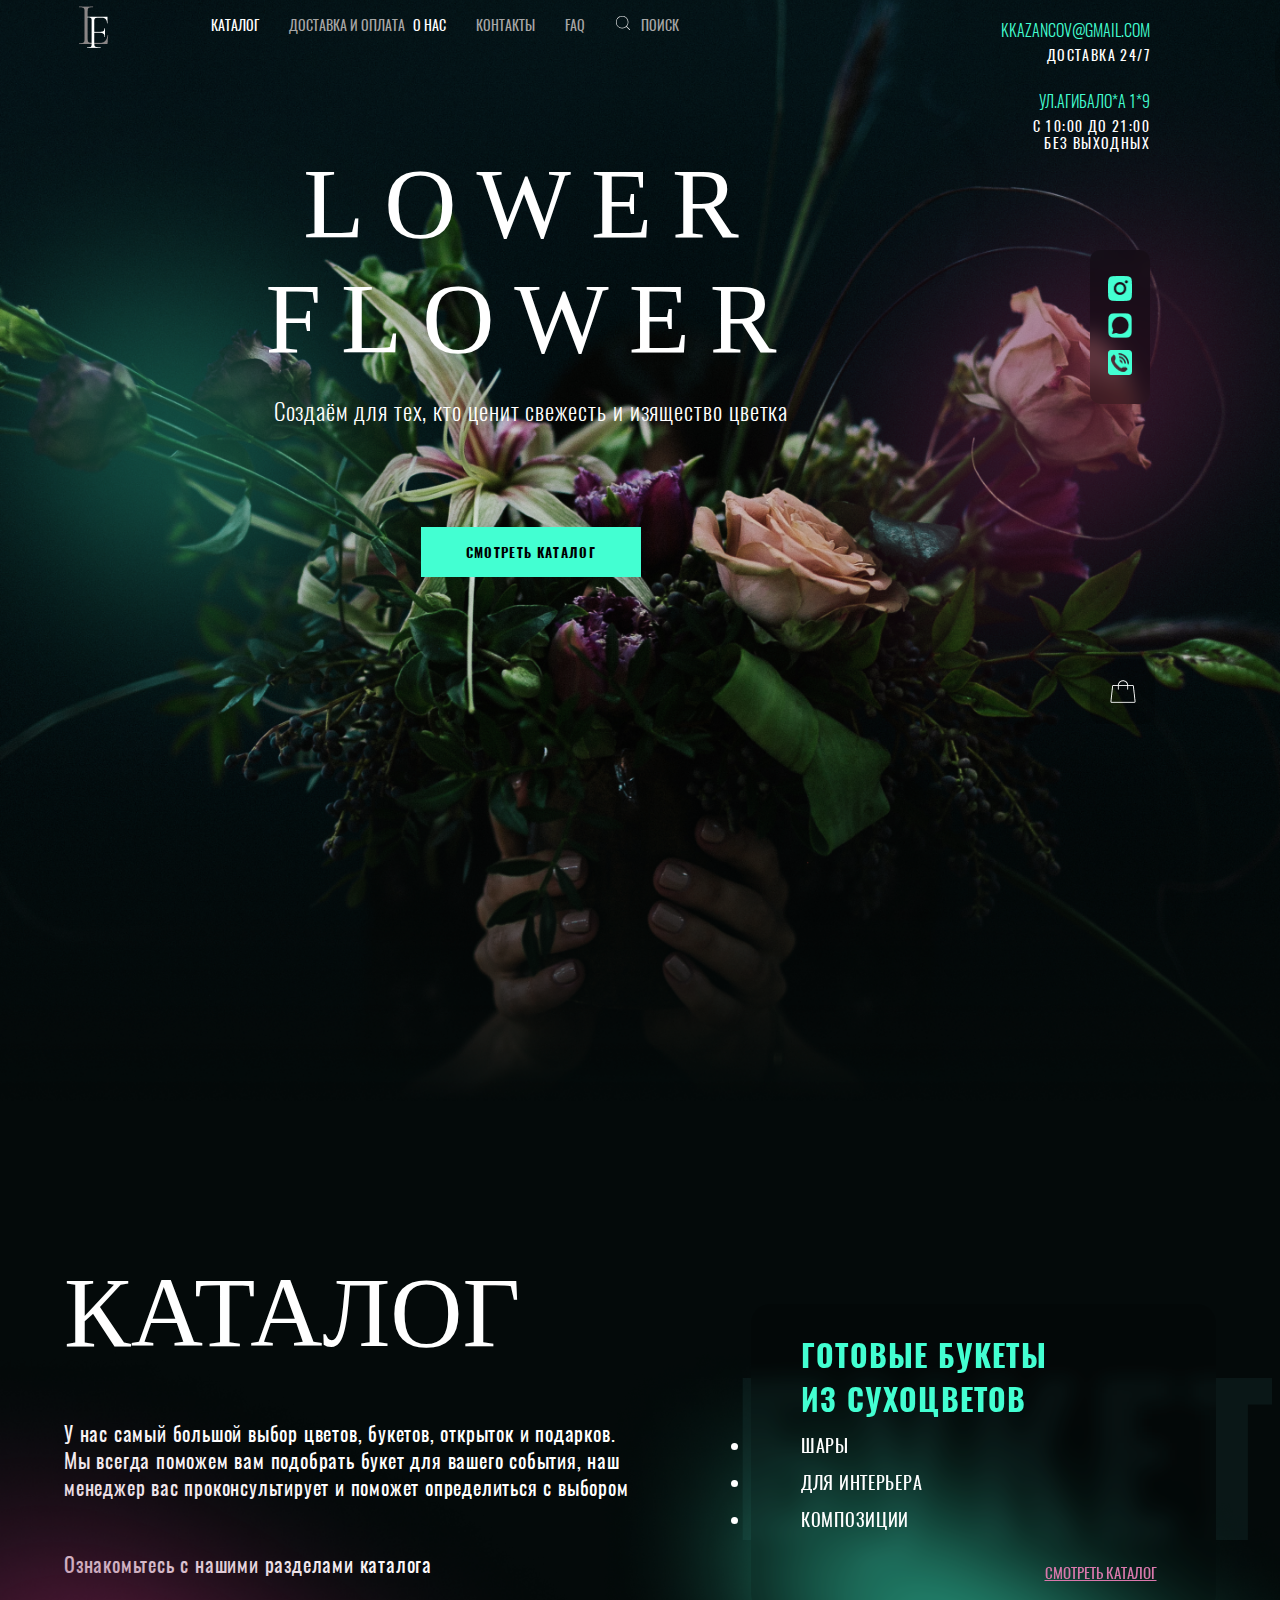
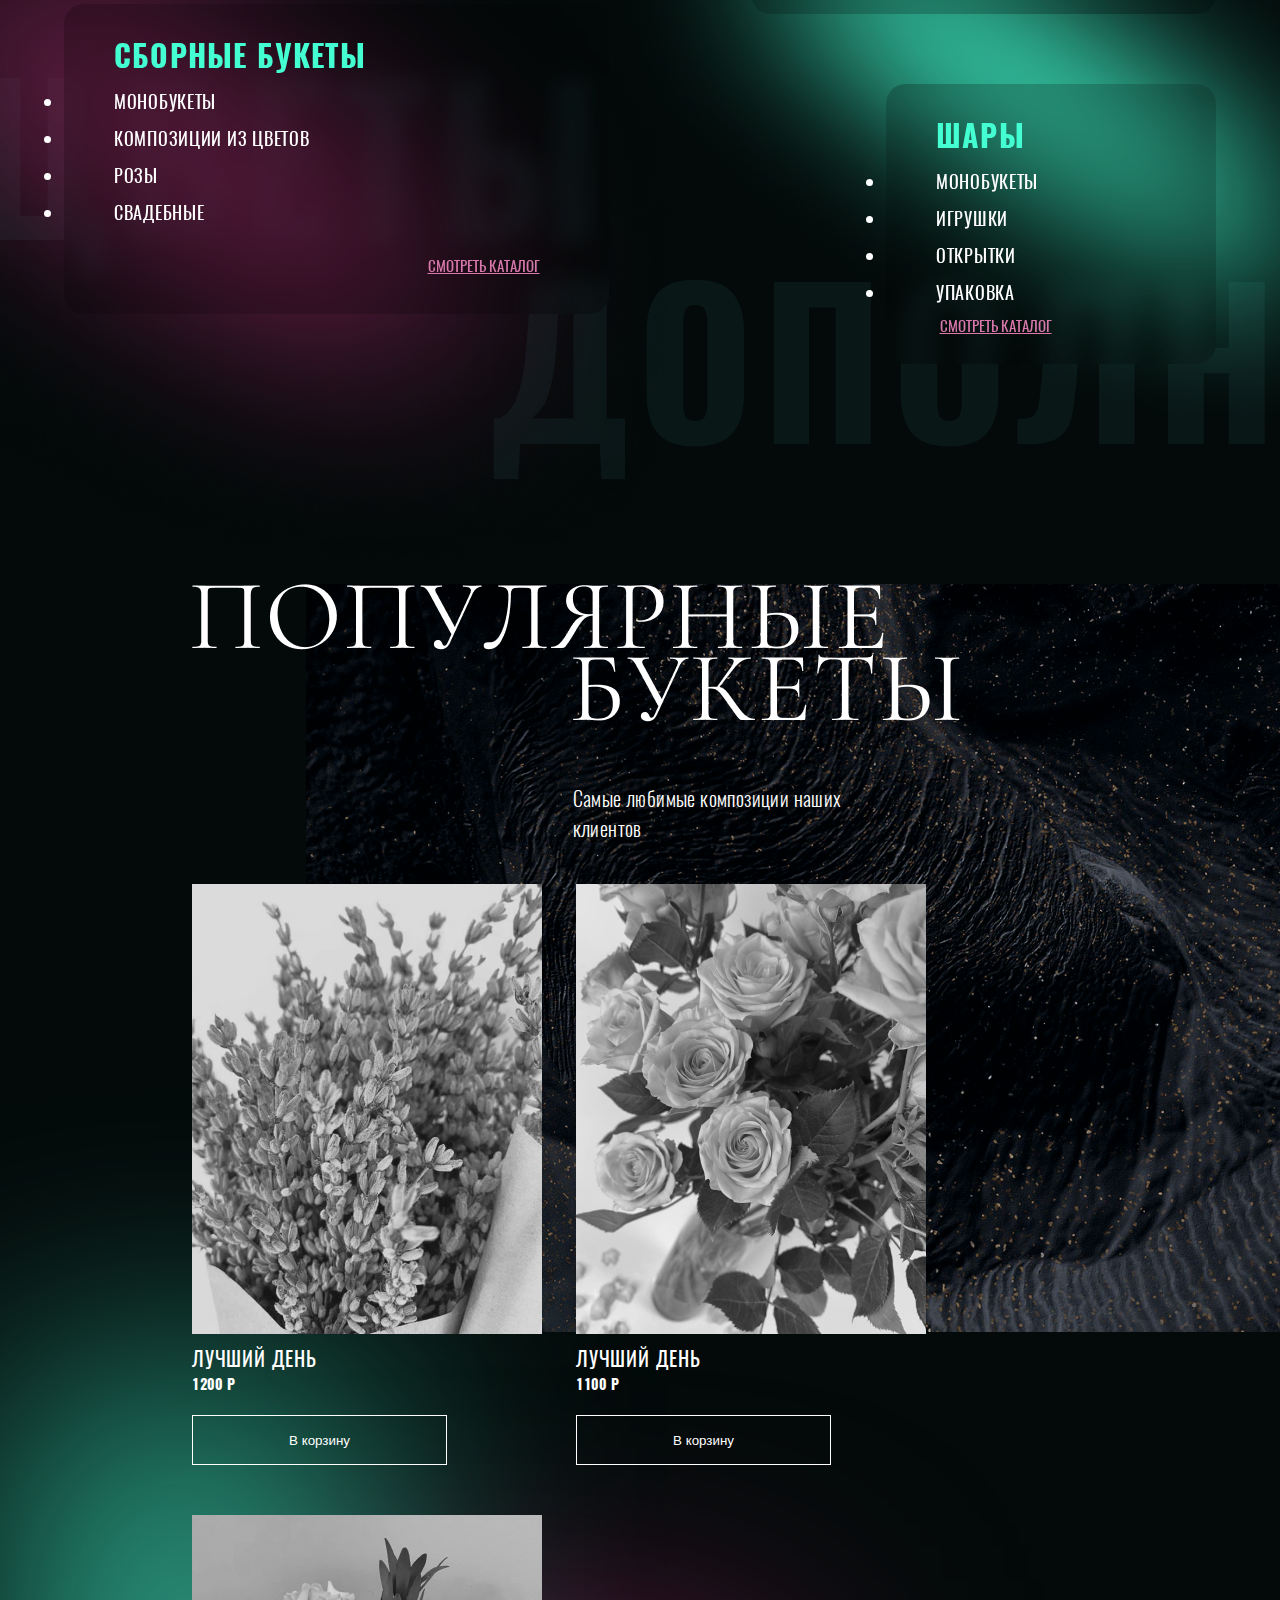
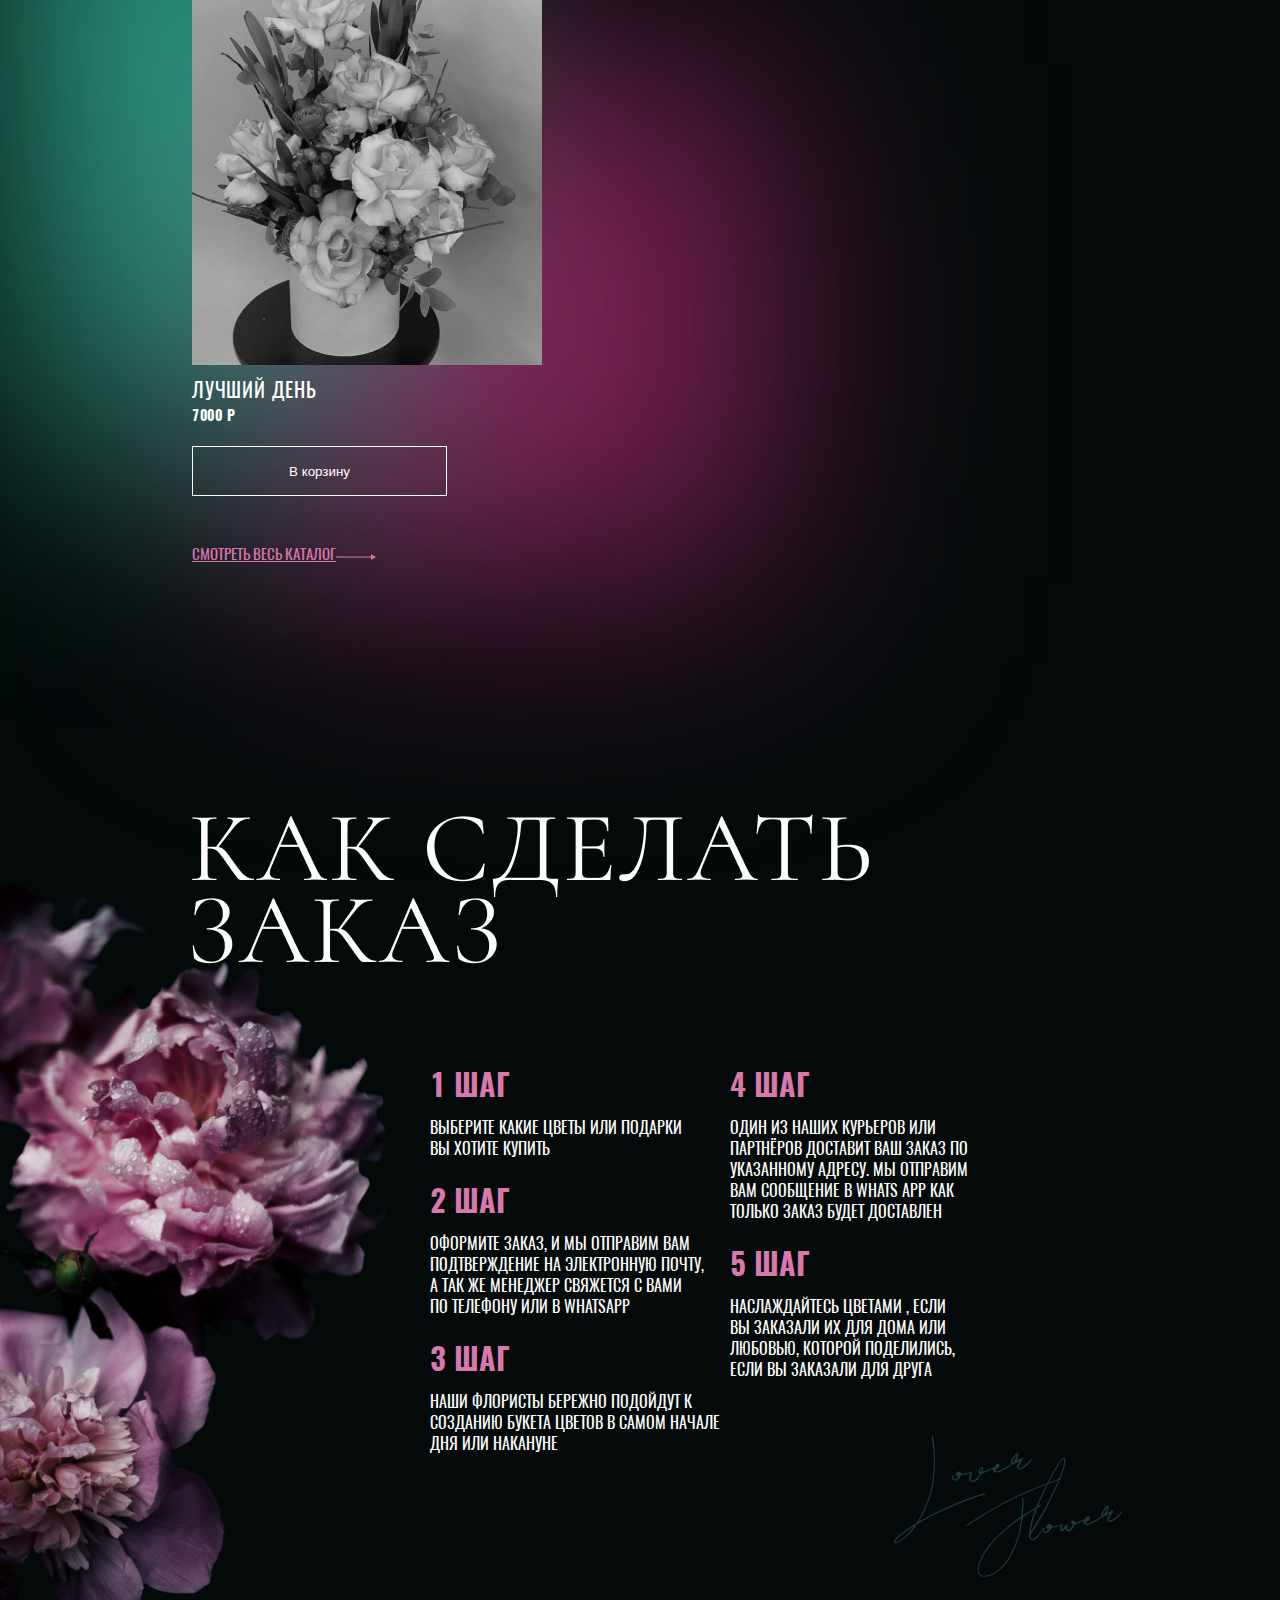
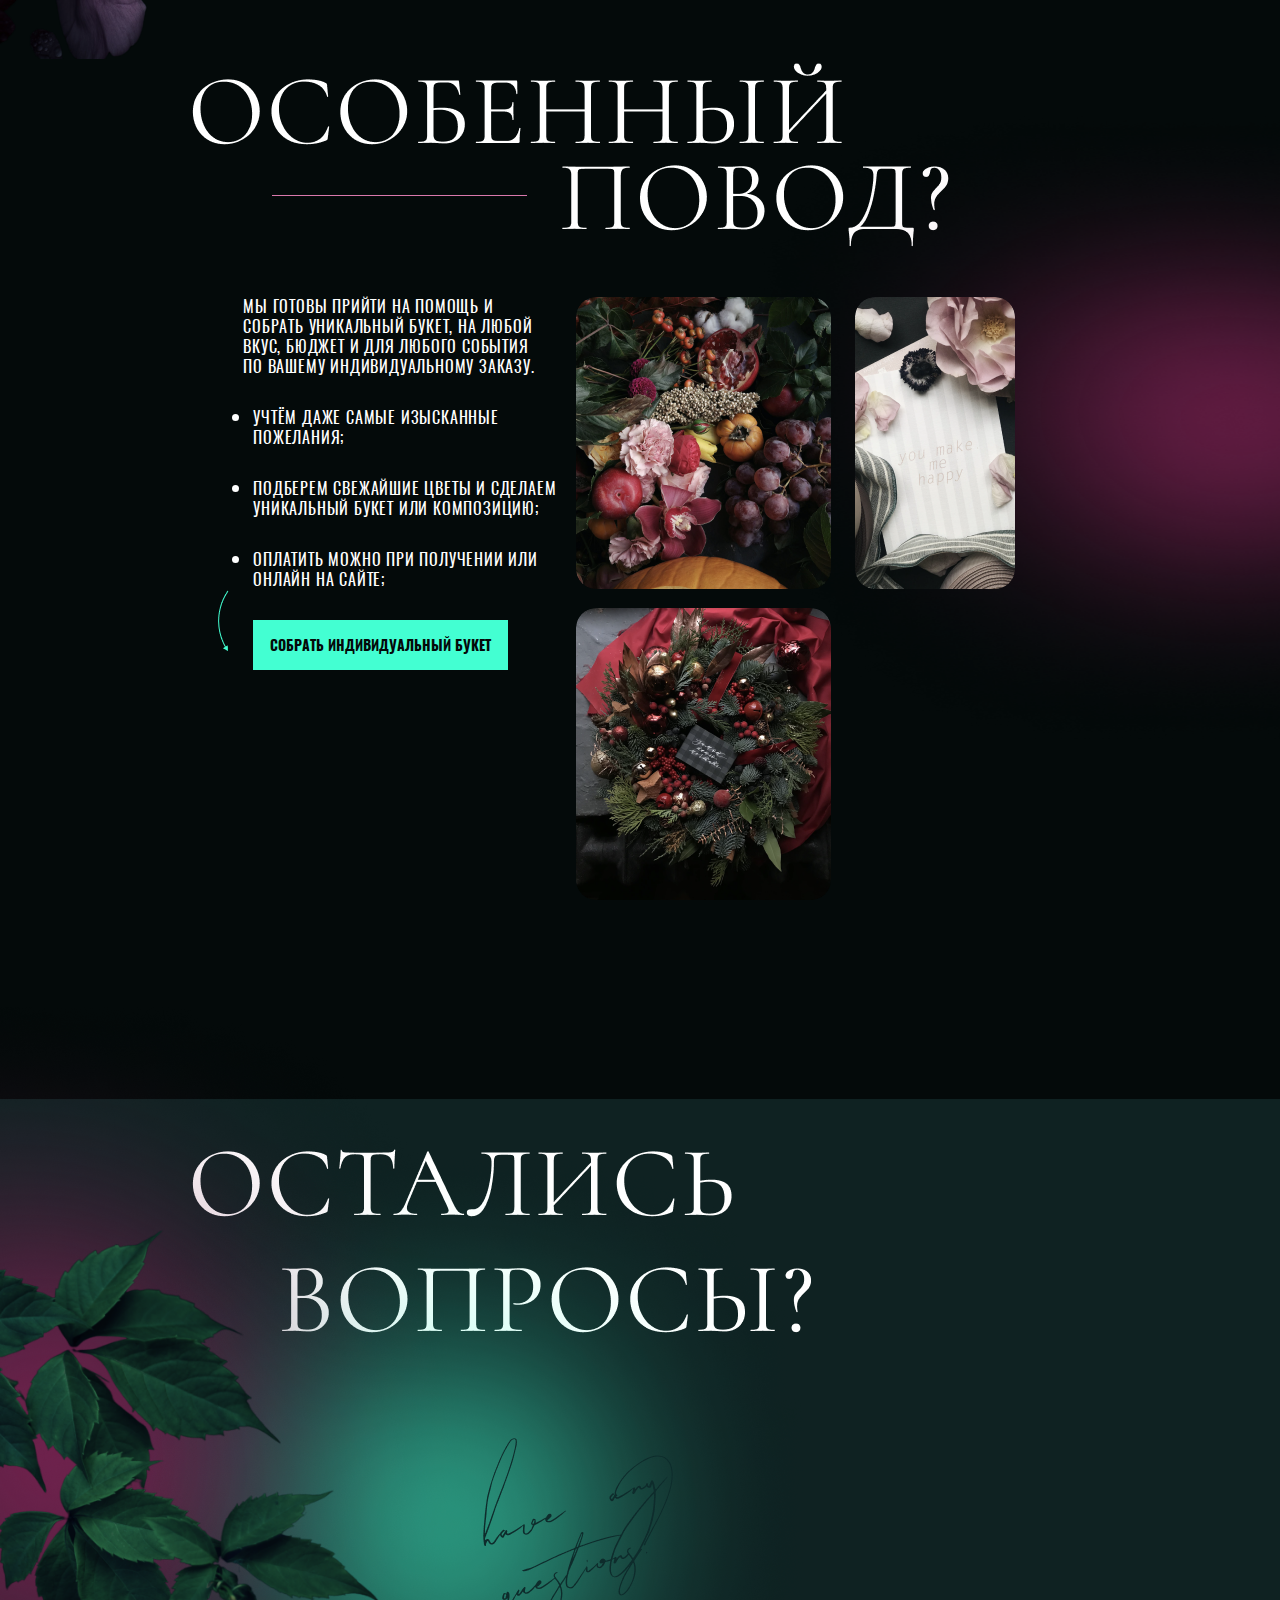
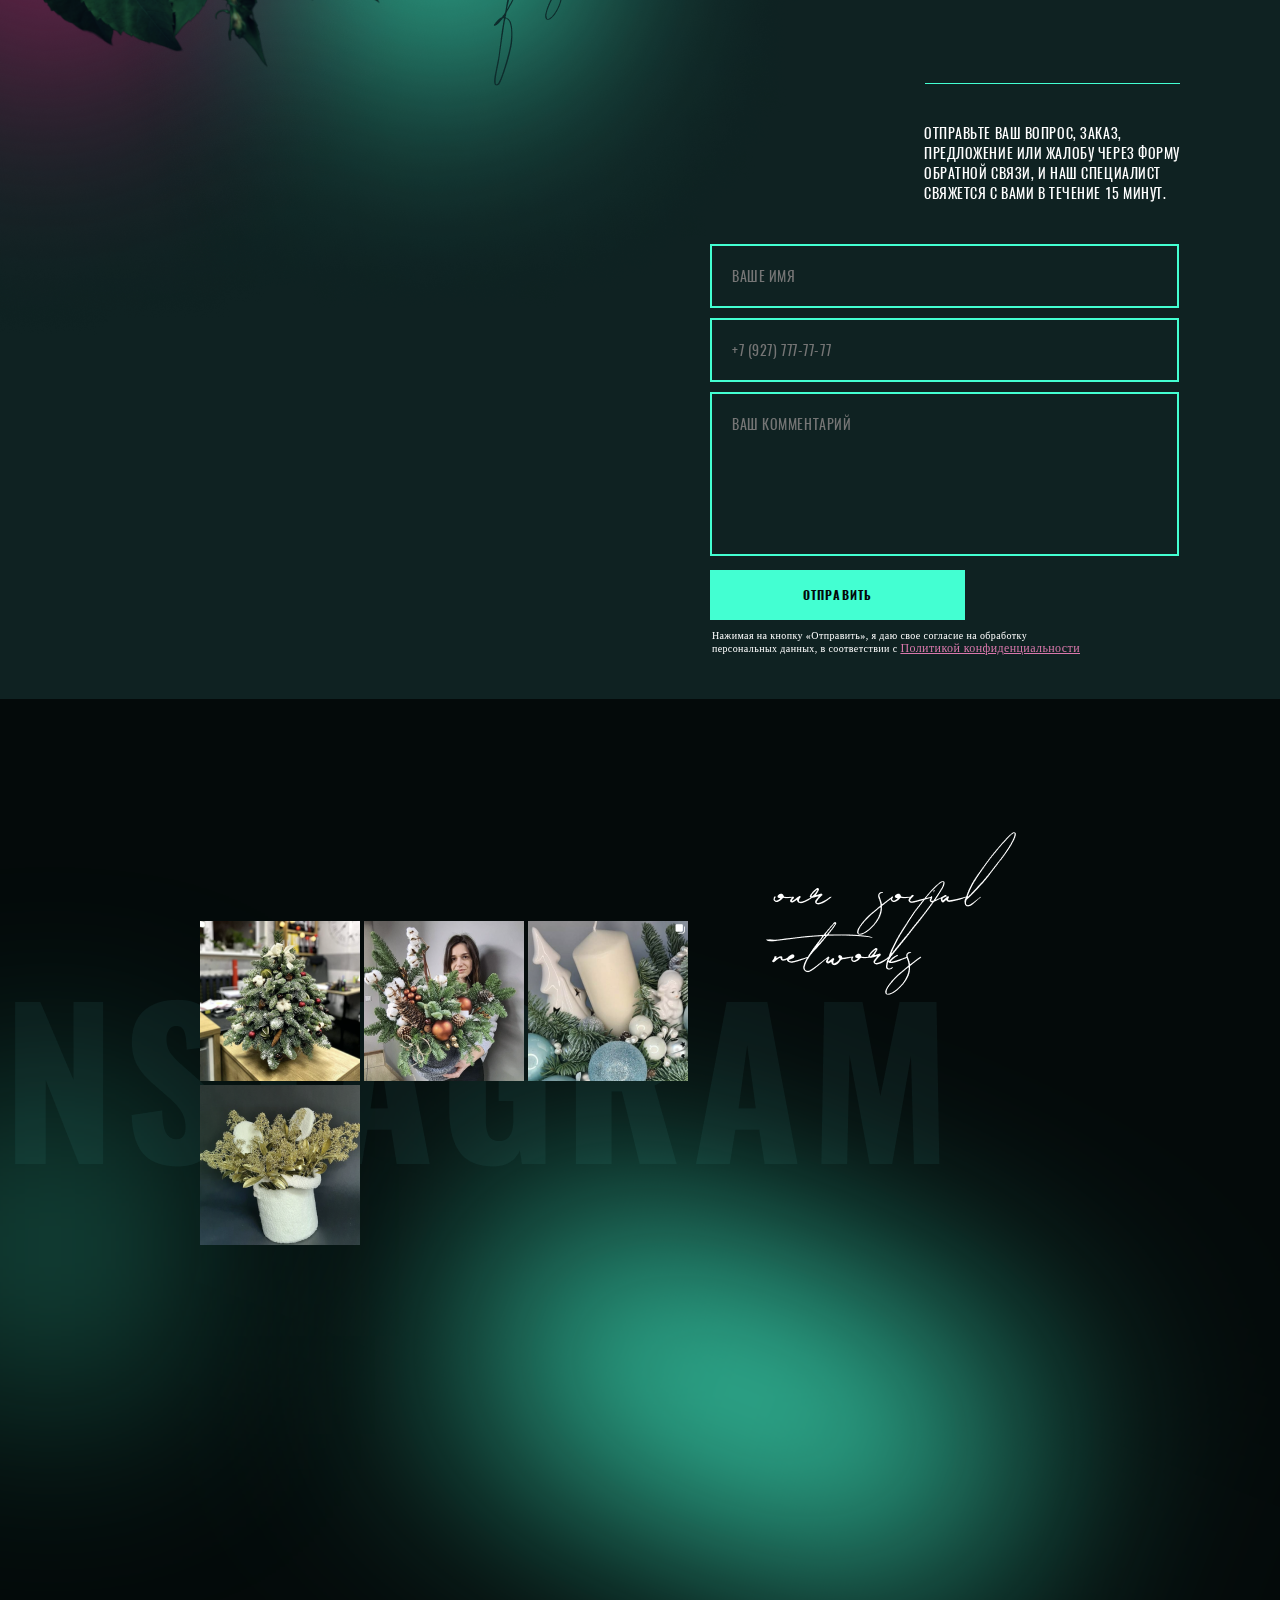
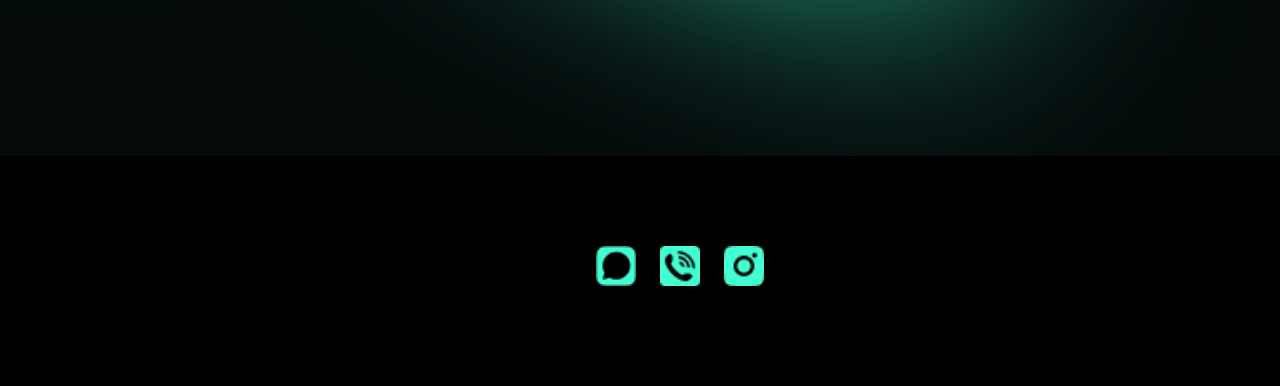
==== commit 3cb8d847: "Добавлен подвал" ====
--- a/index.html
+++ b/index.html
@@ -265,13 +265,13 @@
             <img src="img/Ellipse 43.png">
             <img src="img/Ellipse 42.png" id="el_en_big">
         </div>
-        <!-- <div class="END">
+        <div class="END">
             <div class="ic_soc_end">
                 <img src="img/viber.png">
                 <img src="img/whats.png">
                 <img src="img/insta.png">
             </div>
-        </div> --> -->
+        </div>
     </footer>
     
 
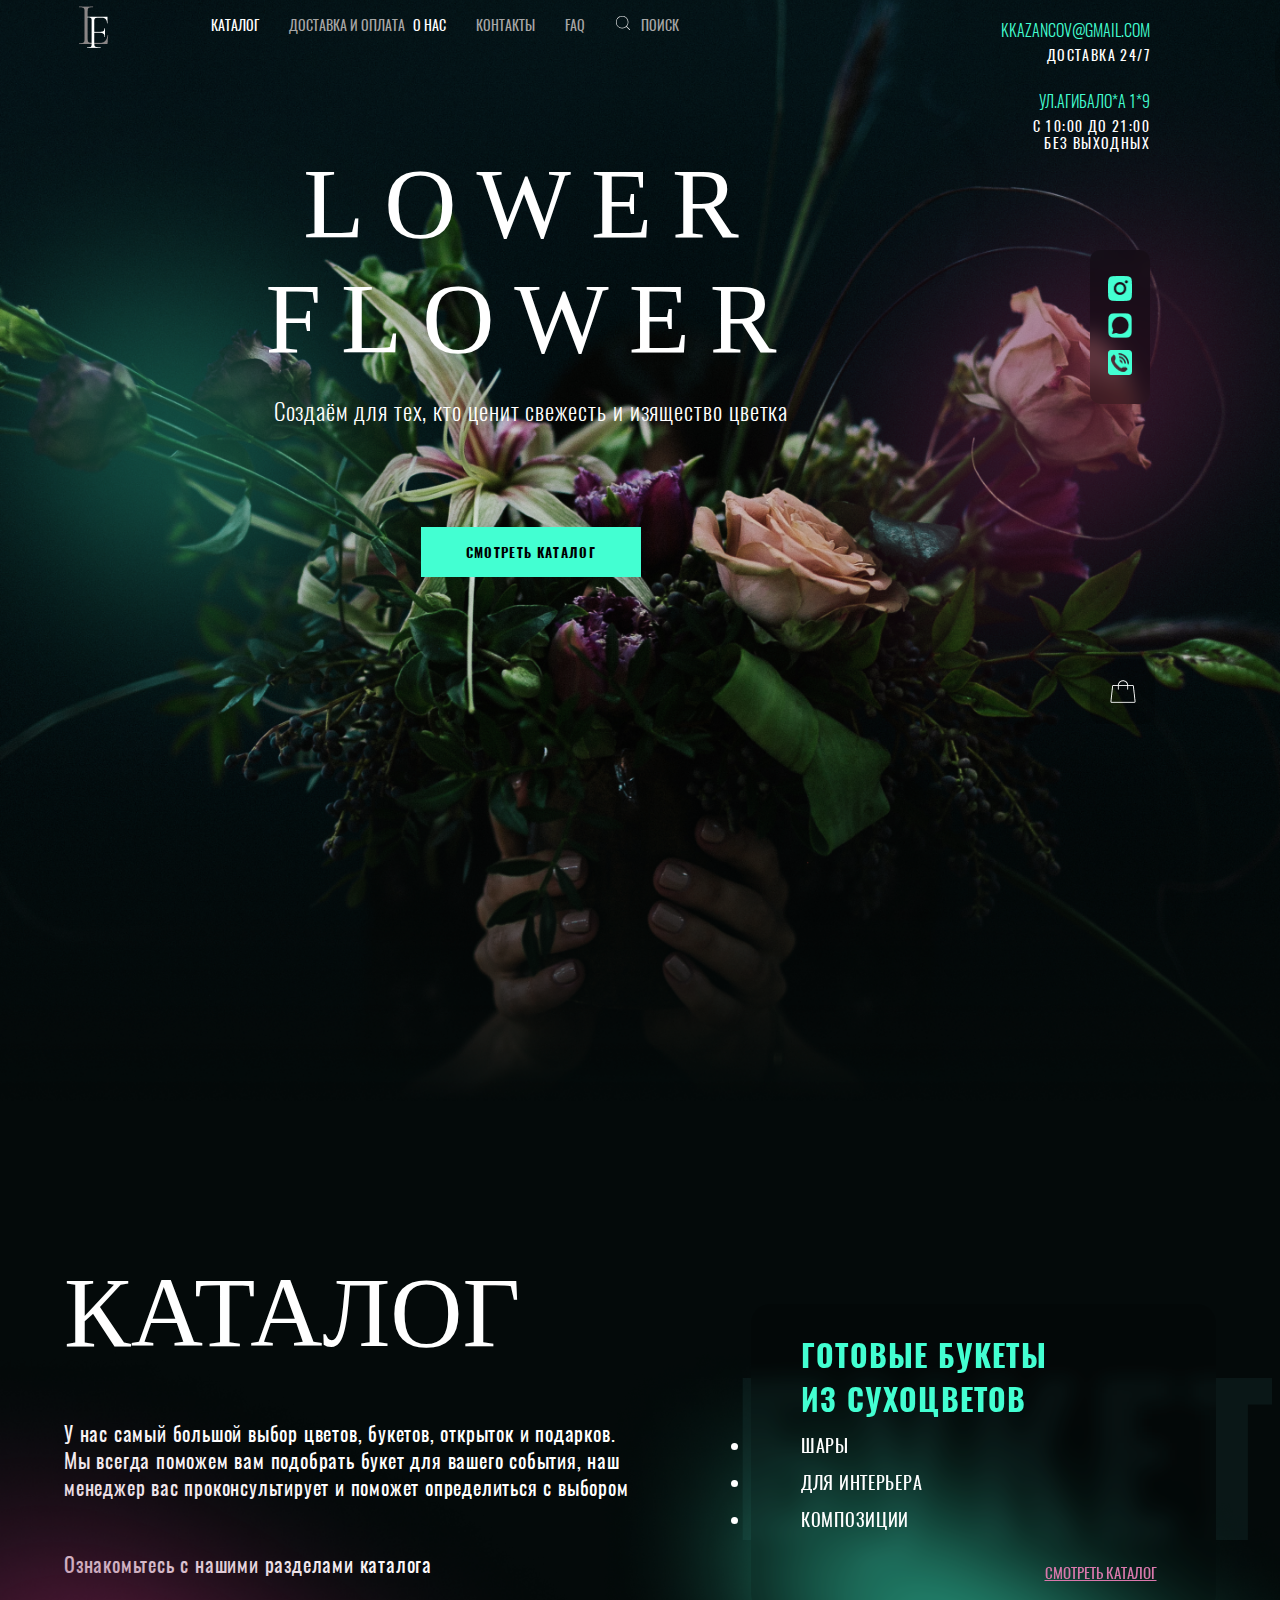
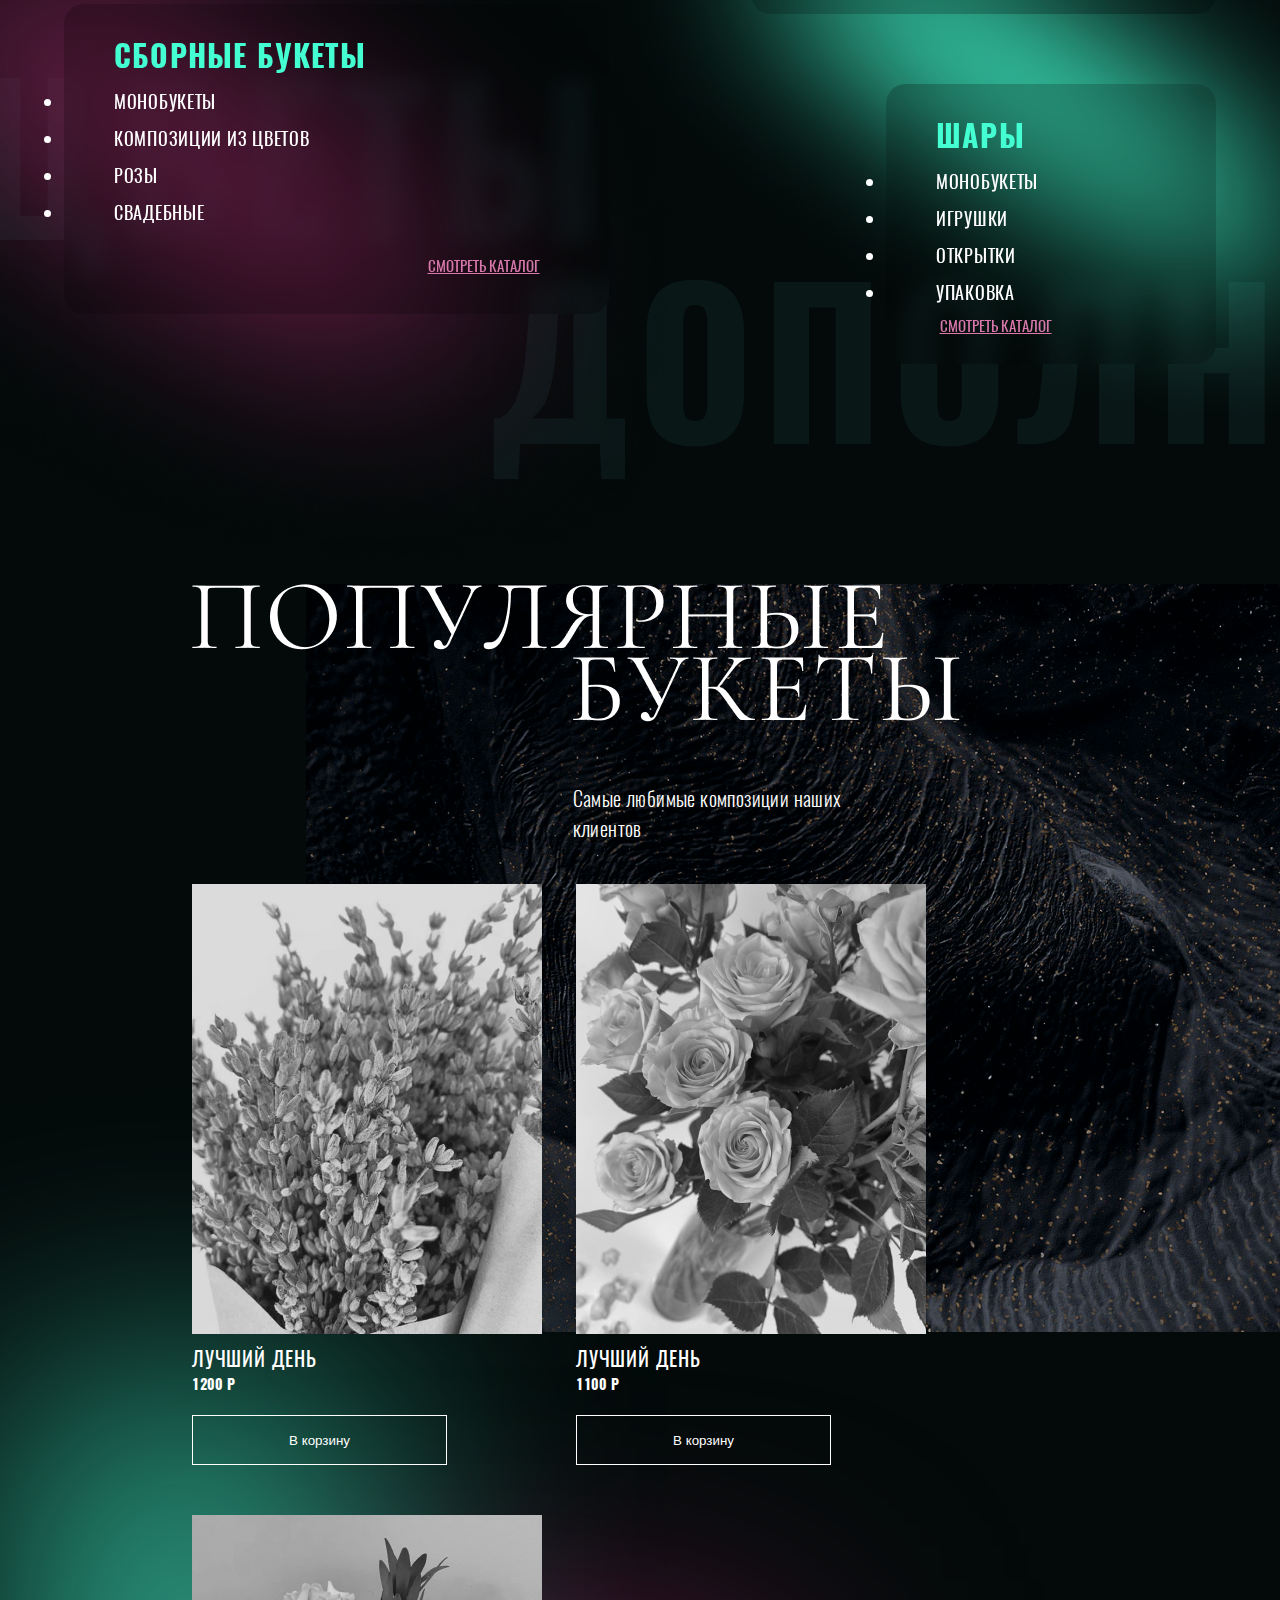
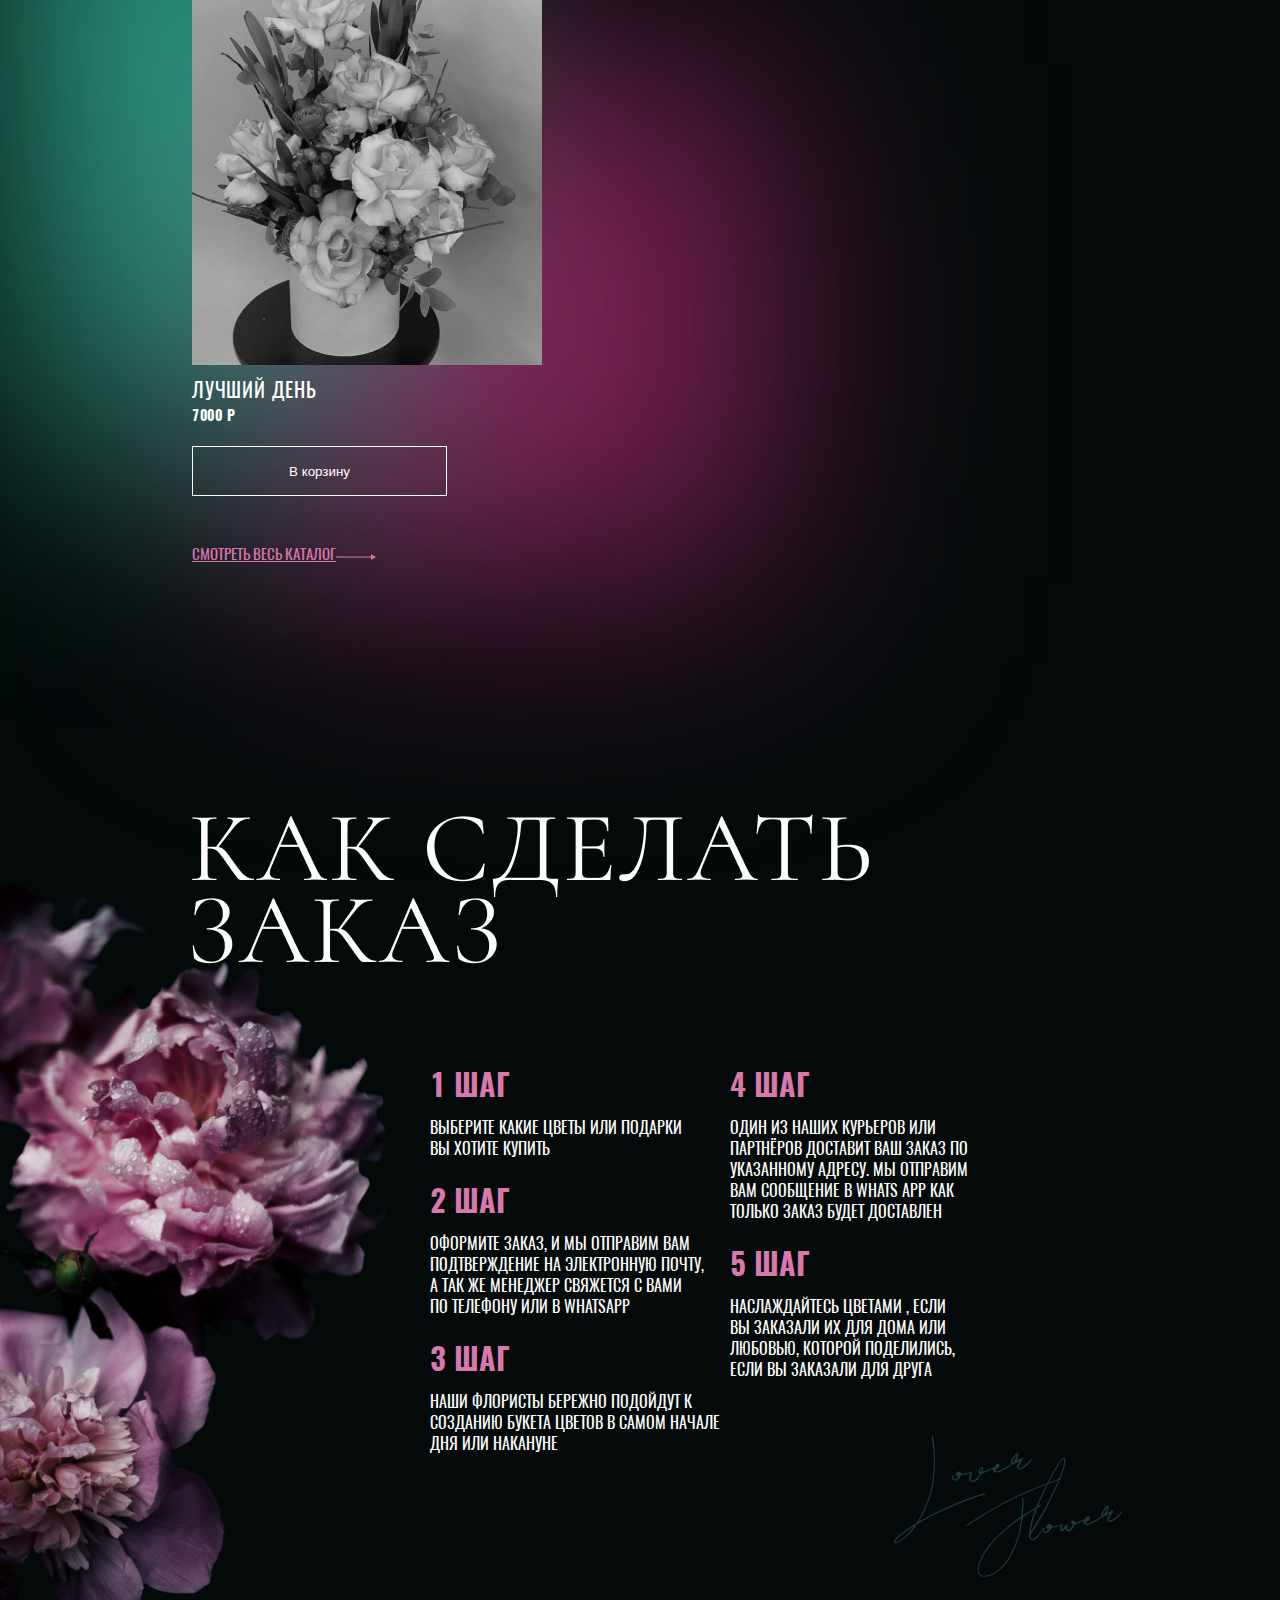
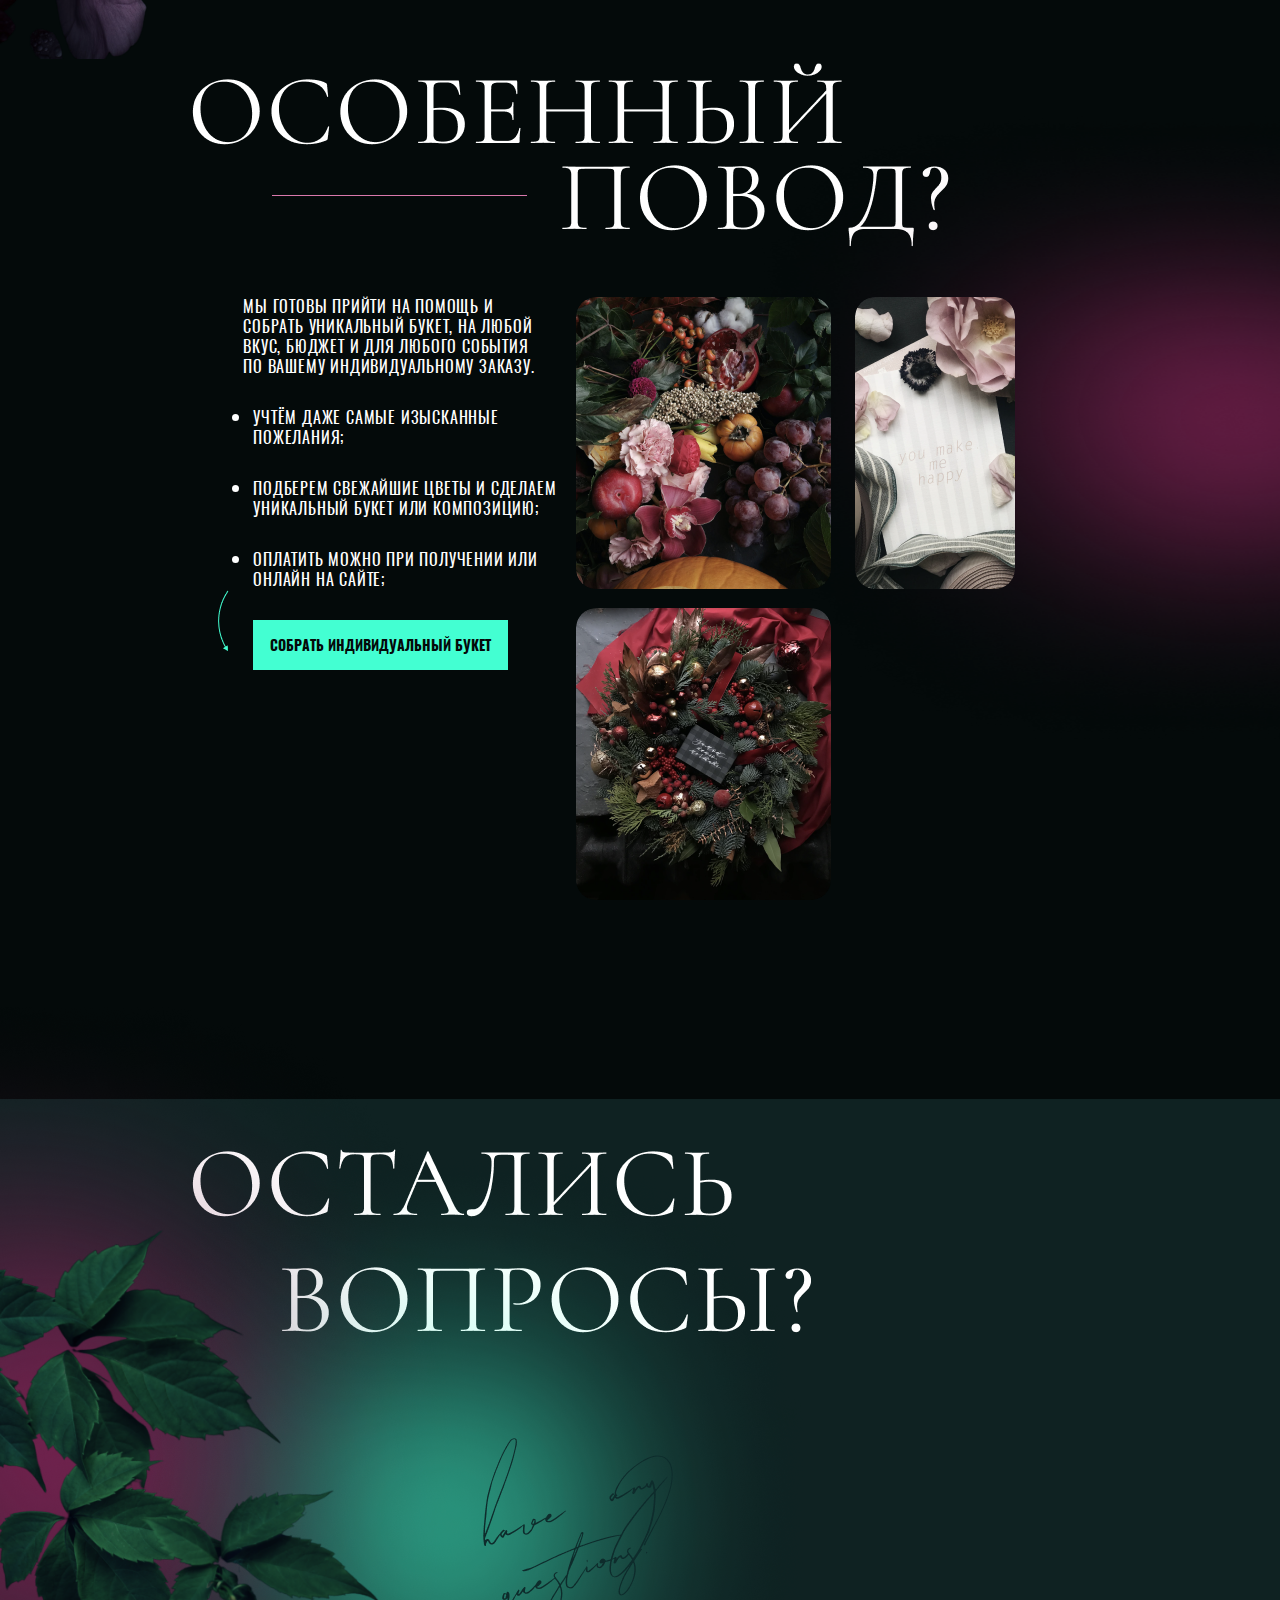
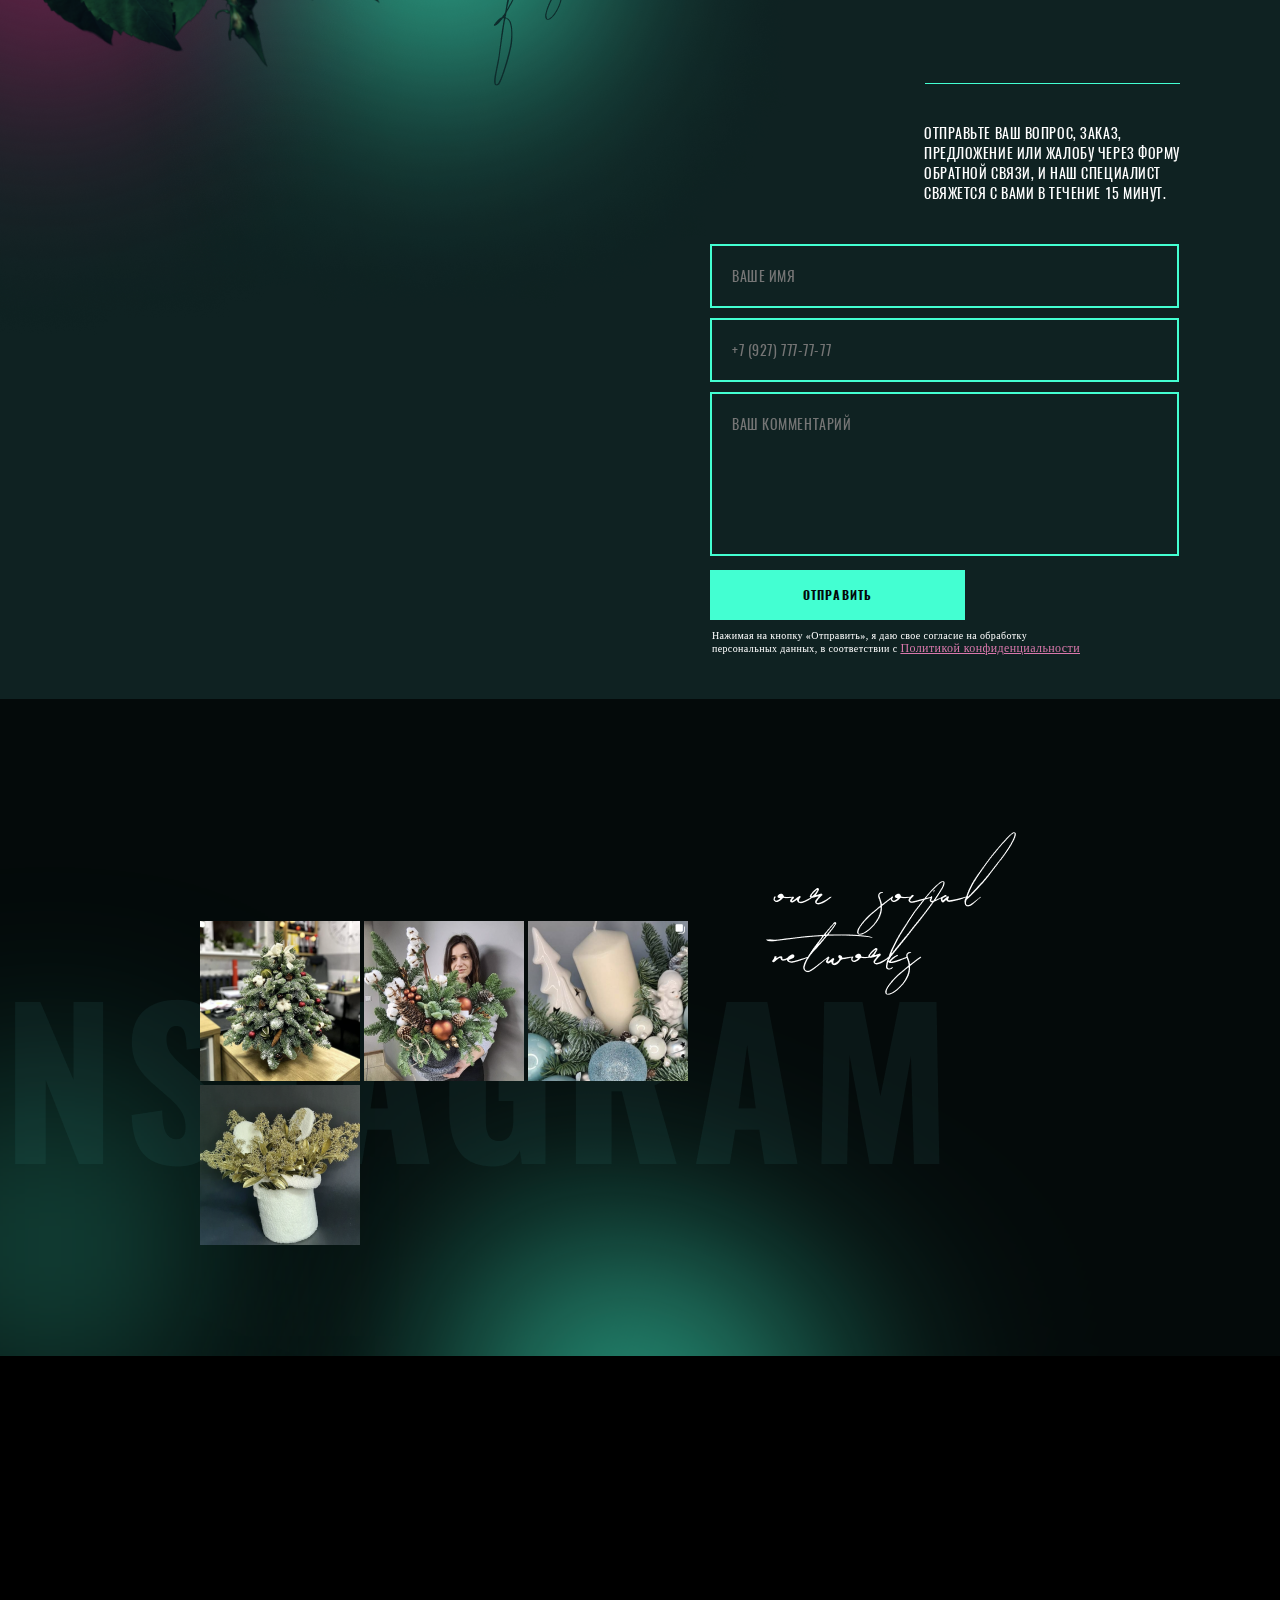
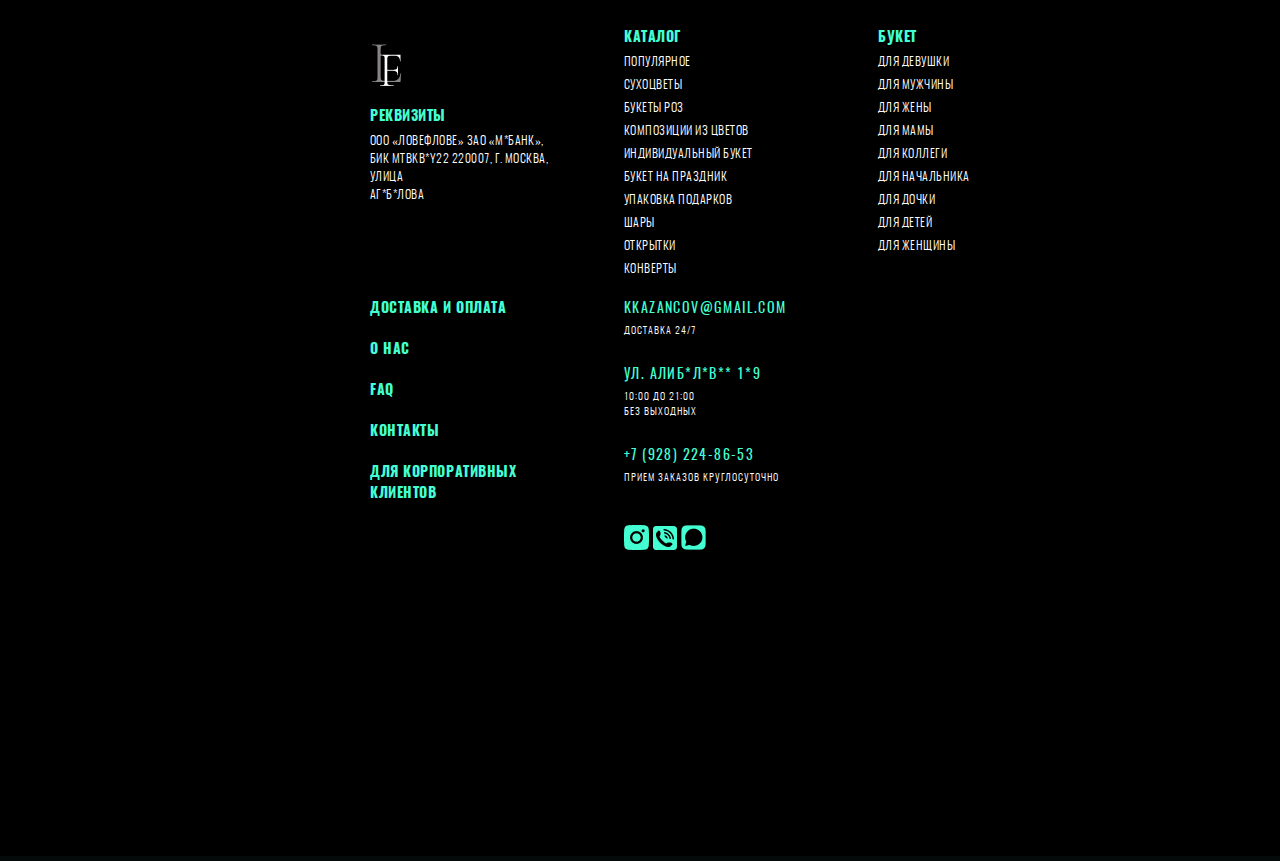
==== commit 75bf86bd: "Ветка обновления 0.5 -Доделанна вёрстка главной страницы сайта" ====
--- a/index.html
+++ b/index.html
@@ -266,16 +266,66 @@
             <img src="img/Ellipse 42.png" id="el_en_big">
         </div>
         <div class="END">
-            <div class="ic_soc_end">
+            <!-- <div class="ic_soc_end">
                 <img src="img/viber.png">
                 <img src="img/whats.png">
-                <img src="img/insta.png">
+                <img src="img/insta.png"> -->
+                <div class="main_block_foot">
+                    <div id="rekvisit">
+                        <img src="img/LF.png">
+                        <h3>Реквизиты</h3>
+                        <p>ООО «Ловефлове» ЗАО  «М*Банк», <br> 
+                        БИК MTBKB*Y22 220007, г. Москва, улица <br> 
+                        Аг*б*лова</p>
+                    </div>
+                    <div id="cat_end_fot">
+                        <h3>Каталог</h3>
+                        <p>Популярное</p>
+                        <p>Сухоцветы</p>
+                        <p>Букеты роз</p>
+                        <p>Композиции из цветов</p>
+                        <p>Индивидуальный букет</p>
+                        <p>Букет на праздник</p>
+                        <p>Упаковка подарков</p>
+                        <p>Шары</p>
+                        <p>Открытки</p>
+                        <p>Конверты</p>
+                    </div>
+                    <div id="buk_end_fot">
+                        <h3>Букет</h3>
+                        <p>Для девушки</p>
+                        <p>Для мужчины</p>
+                        <p>Для жены</p>
+                        <p>Для мамы</p>
+                        <p>Для коллеги</p>
+                        <p>Для начальника</p>
+                        <p>Для дочки</p>
+                        <p>Для детей</p>
+                        <p>Для женщины</p>
+                    </div>
+                    <div id="bl_blu_en_foot">
+                        <h3>Доставка и оплата </h3>
+                        <h3>О нас</h3>
+                        <h3>FAQ</h3>
+                        <h3>Контакты</h3>
+                        <h3>для корпоративных <br> клиентов</h3>
+                    </div>
+                    <div id="email_bl_end_foot">
+                        <h3>kkazancov@gmail.com</h3>
+                        <p>Доставка 24/7</p>
+                        <h3>ул. Алиб*л*в** 1*9</h3>
+                        <p>10:00 до 21:00 <br> без выходных</p>
+                        <h3>+7 (928) 224-86-53</h3>
+                        <p>прием заказов круглосуточно</p>
+                        <img src="img/insta.png">
+                        <img src="img/whats.png">
+                        <img src="img/viber.png">
+                    </div>
+                </div>
+
             </div>
         </div>
     </footer>
-    
-
-
     <script src="script/script.js"></script>
 </body>
 </html>--- a/general_style/style.css
+++ b/general_style/style.css
@@ -837,7 +837,6 @@
 input::-webkit-outer-spin-button,
 input::-webkit-inner-spin-button {
     -webkit-appearance: none;
-    -moz-appearance: textfield;
     margin: 0;
 }
 #inp_comment {
@@ -943,20 +942,90 @@
 }
 .END {
     width: 100%;
-    height: 230px;
+    height: 737px;
     background-color: #000000;
     position: absolute;
-  
-}
-.ic_soc_end {
+    display: inline-block;
+}
+/* .ic_soc_end {
     display: inline;
     position: relative;
     left: 45%;
     top: 90px;
     transform: translate(-50%, 0);
-}
-.ic_soc_end img {
-    width: 40px;
-    height: 40px;
-    padding-left: 20px;
-}+} */
+/* .ic_soc_end img {
+    width: 30px;
+    height: 30px;
+    margin-left: 20px;
+} */
+.main_block_foot {
+    display: inline-block;
+    width: 80%;
+    height: 400px;
+    position: relative;
+    top: 50px;
+    padding-bottom: -400px;
+    padding-left: 15%;
+}
+.main_block_foot div {
+    display: inline-block;
+    color: white;
+    vertical-align: top;
+    margin-top: 20px;
+    padding-left:50px;
+    width: 200px;
+}
+.main_block_foot h3 {
+    font-family: 'Oswald';
+    font-style: normal;
+    font-weight: 700;
+    font-size: 14px;
+    line-height: 21px;
+    letter-spacing: 0.04em;
+    text-transform: uppercase;
+    color: #43FFD2;
+}
+.main_block_foot p {
+    font-family: 'Oswald';
+    font-style: normal;
+    font-weight: 300;
+    font-size: 12px;
+    line-height: 18px;
+    letter-spacing: 0.04em;
+    text-transform: uppercase;
+    color: #FFFFFF;
+    margin-top: 5px;
+}
+#rekvisit {
+    margin-top: 20px;
+}
+#bl_blu_en_foot h3 {
+    margin-bottom: 20px;
+}
+#email_bl_end_foot h3 {
+    font-family: 'Oswald';
+    font-style: normal;
+    font-weight: 400;
+    font-size: 14px;
+    line-height: 21px;
+    letter-spacing: 0.1em;
+    text-transform: uppercase;
+    color: #43FFD2;
+}
+#email_bl_end_foot p {
+    font-family: 'Oswald';
+    font-style: normal;
+    font-weight: 300;
+    font-size: 10px;
+    line-height: 15px;
+    letter-spacing: 0.1em;
+    text-transform: uppercase;
+    color: #FFFFFF;
+    margin-top: 5px;
+    margin-bottom: 25px;
+}
+#email_bl_end_foot img {
+    padding-top: 15px;
+    cursor: pointer;
+}
--- a/media/media.css
+++ b/media/media.css
@@ -23,8 +23,19 @@
     }
     .el_pin_blu {
         top: -150px;
-    }
-
+    } 
+    .END {
+        position: relative;
+        top: -100px;
+        height: 700px;
+        margin-bottom: -100px;
+     }  
+}
+@media(max-width: 1603px) {
+    .main_block_foot {
+        padding-left: 10%;
+        width: 1300px;
+    }
 }
 @media(max-width: 1558px) {
    .end_vopr {
@@ -41,6 +52,16 @@
    .bl_form {
     right: -100px;
    }
+   #el_en_big {
+    width: 300px;
+    height: 200px;
+   }
+   .END {
+    position: relative;
+    top: -700px;
+    height: 730px;
+    margin-bottom: -900px;
+ }
 }
 @media(max-width: 1556px) {
     #block_cat_txt {
@@ -68,6 +89,7 @@
         top: -800px;
     }
 }
+   
 @media(max-width: 1548px) {
     .all_bl_flow {
         height: 1280px;
@@ -105,6 +127,15 @@
      .el_pin_blu {
          top: -1000px;
      }
+     .END {
+        position: relative;
+        top: -1000px;
+        height:1200px;
+        margin-bottom: -1200px;
+     }
+     .main_block_foot {
+        margin-top: 200px;
+     }
 }
 @media(max-width: 1492px) {
     #item_wid_4 {
@@ -114,6 +145,12 @@
     }
     .end_vopr {
         top: -800px;
+    }
+}
+@media(max-width: 1469px) {
+    .main_block_foot {
+        width: 60%;
+        padding-left: 25%;
     }
 }
 @media(max-width: 1453px) {
@@ -141,6 +178,9 @@
     .bl_form {
         top: 0;
     }
+    .END {
+        top: -800px;
+    }
 }
 @media(max-width: 1345px) {
     .bl_pink_top {
@@ -164,6 +204,15 @@
     .el_pin_blu {
         top: -400px;
     }
+    .END {
+        position: relative;
+        top: -400px;
+        height: 1100px;
+        margin-bottom: -1200px;
+     }
+     .main_block_foot {
+        margin-top: 200px;
+     }
 
 }
 @media(max-width: 1312px) {
@@ -219,6 +268,7 @@
         width: 40%;
     }
 }
+
 @media(max-width: 1243px) {
     .im_bl_pov { 
         left: 50%;
@@ -233,6 +283,14 @@
     }
     .poblock_gotov_buketi >button{
         margin-left: 50px;
+    }
+}
+@media(max-width: 1167px) {
+    .END {
+        position: relative;
+        top: -200px;
+        height: 1100px;
+        margin-bottom: -1200px;
     }
 }
 @media(max-width: 1166px) {
@@ -249,6 +307,12 @@
     .el_pin_blu {
         top: 20px;
     }
+    .END {
+        position: relative;
+        top: 100px;
+        height: 1100px;
+        margin-bottom: -1200px;
+     }
 }
 @media(max-width: 1165px) {
     .im_bl_pov {
@@ -304,8 +368,15 @@
     }
     #elipse_bl_pink {
         width: 40%;
-        
-    }
+    }
+
+}
+@media(max-width: 1133px) {
+    .main_block_foot {
+        padding-left: 15%;
+        width: 80%;
+    }
+
 }
 @media(max-width: 1029px) {
     .poblock_gotov_buketi {
@@ -345,6 +416,38 @@
     #lin_pin {
         margin-top: 120px;
         left: 0;
+    }
+}
+@media(max-width: 965px) {
+    .main_block_foot {
+        padding-left: 20%;
+        width: 60%;
+    }
+    #rekvisit {
+        margin-top: -200px;
+    }
+    #cat_end_fot {
+        margin-top: -100px;
+    }
+    #buk_end_fot {
+        margin-top: -100px;
+    }
+    #email_bl_end_foot {
+        margin-top: -225px;
+    }
+}
+@media(max-width: 948px) {
+
+}
+@media(max-width: 947px) {
+    #cat_end_fot {
+        margin-left: 400px;
+    }
+    #bl_blu_en_foot {
+        margin-left: 400px;
+    }
+    footer {
+        width: 975px;
     }
 }
 @media(max-width: 930px) {
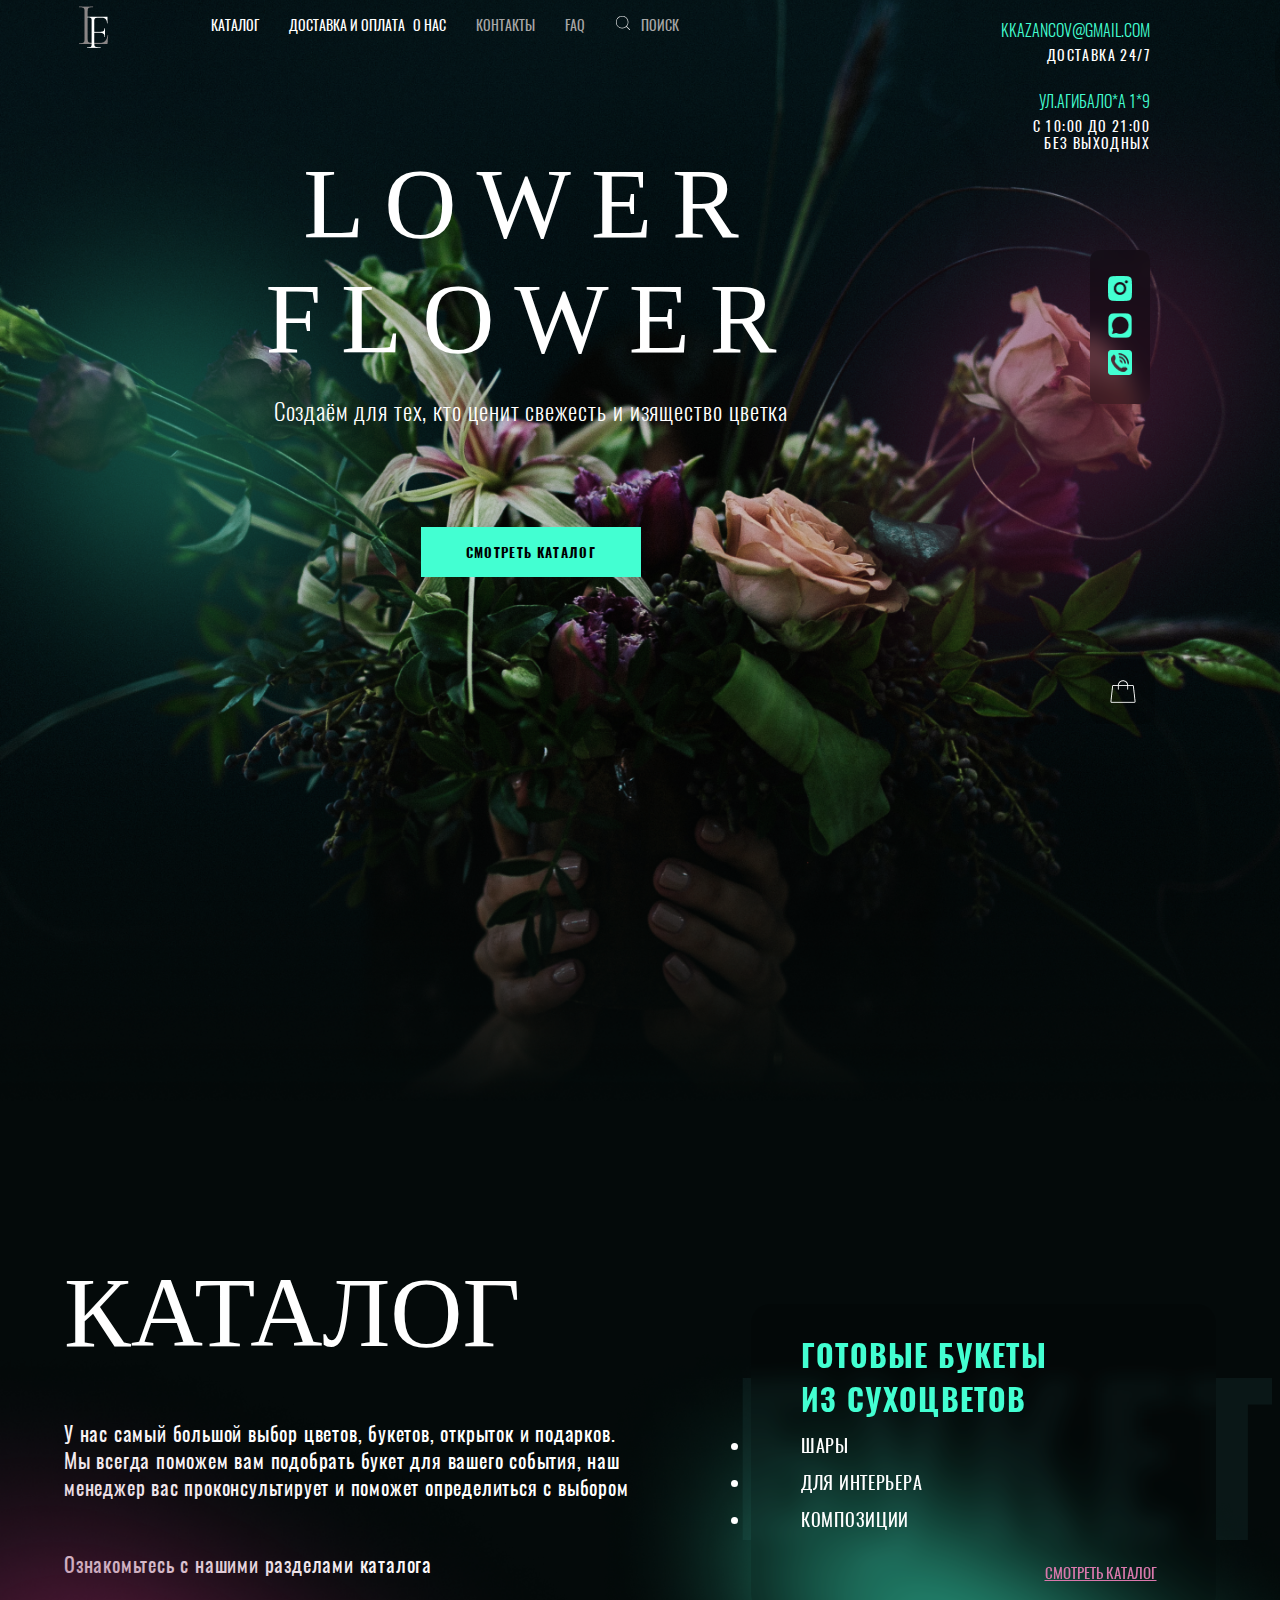
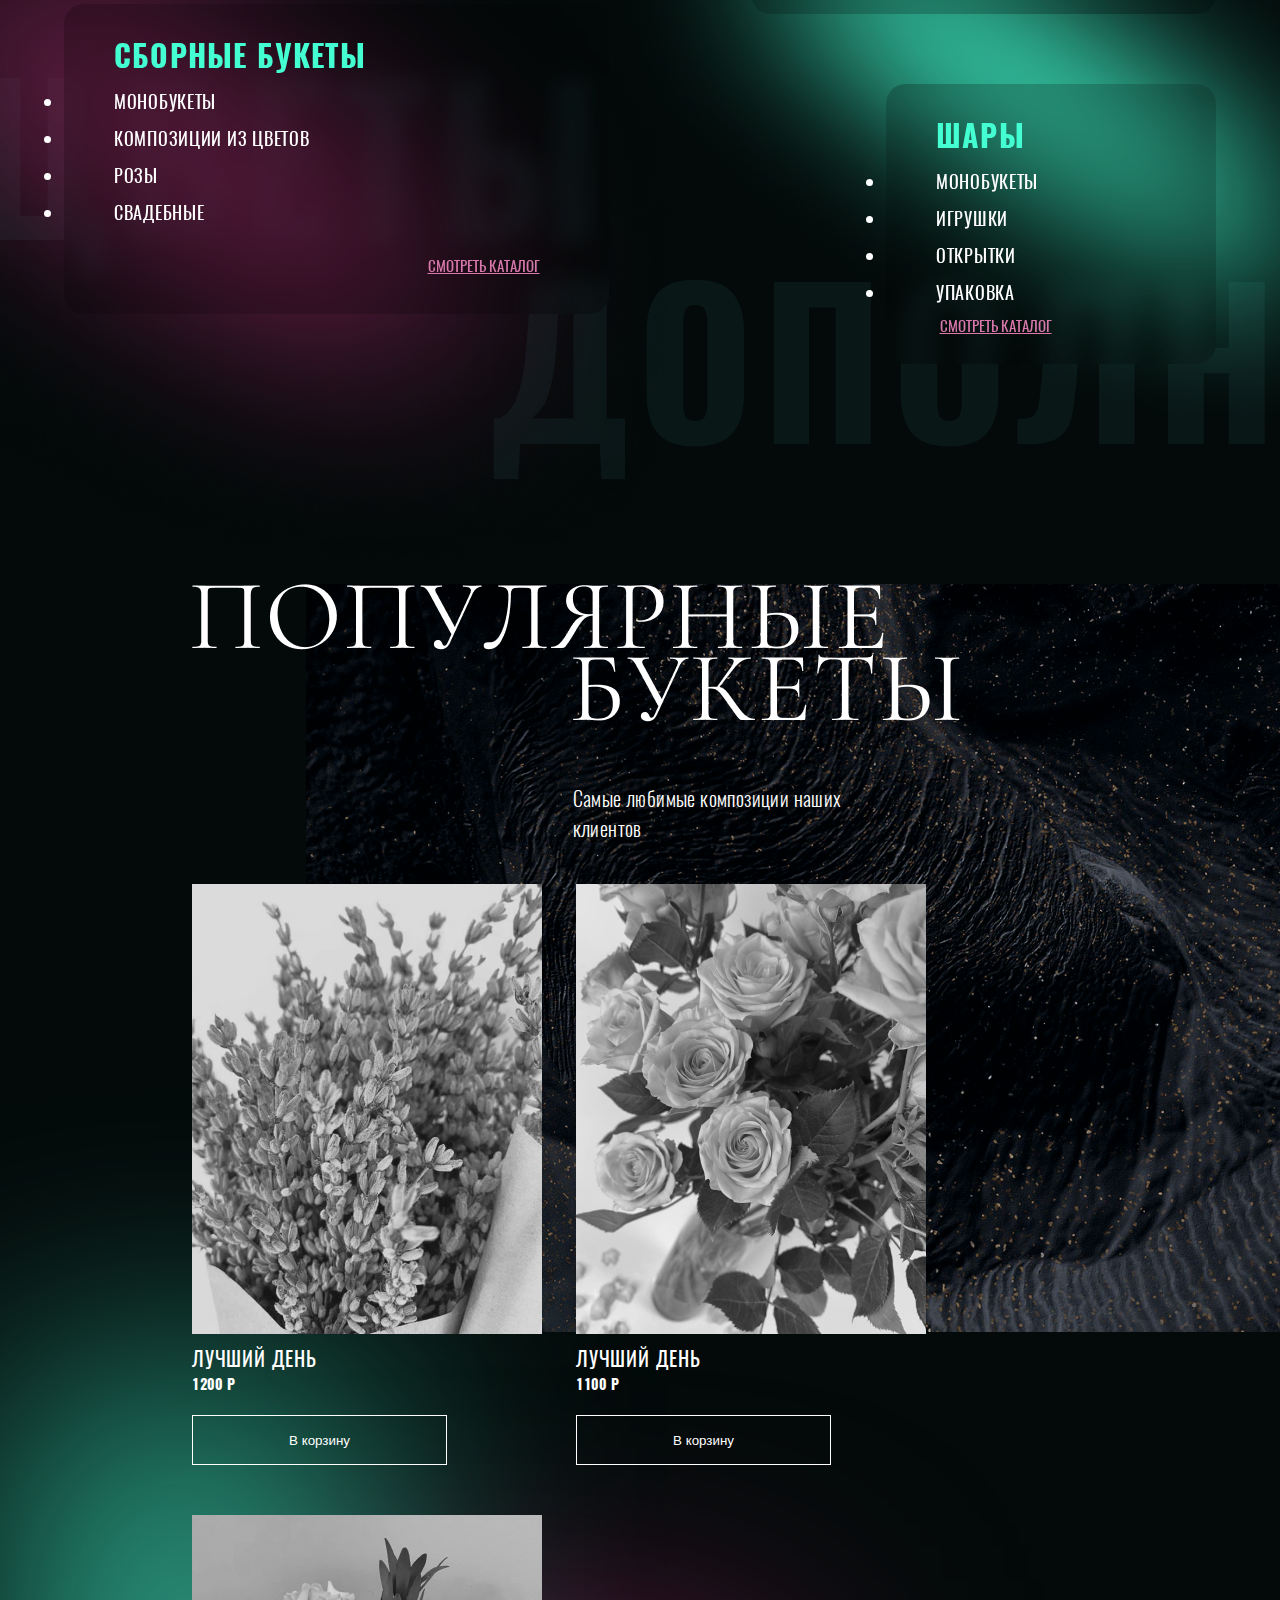
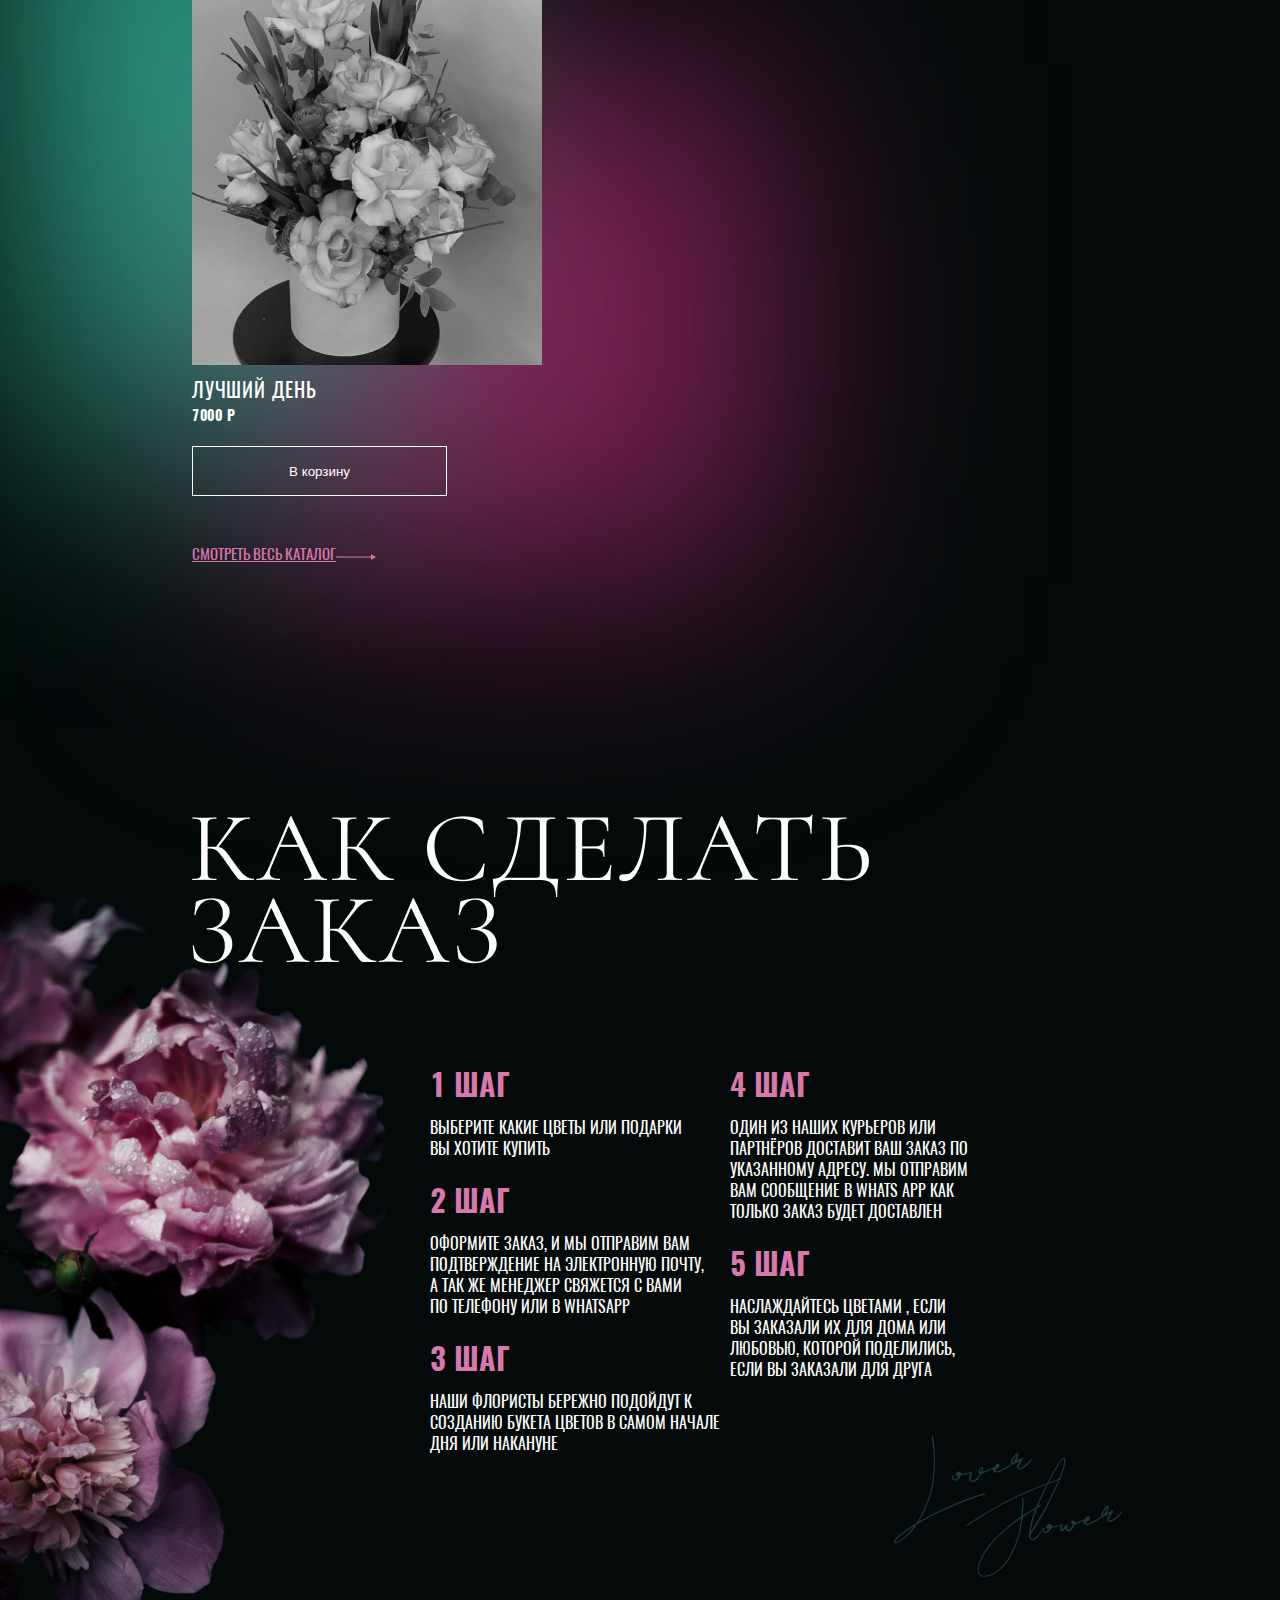
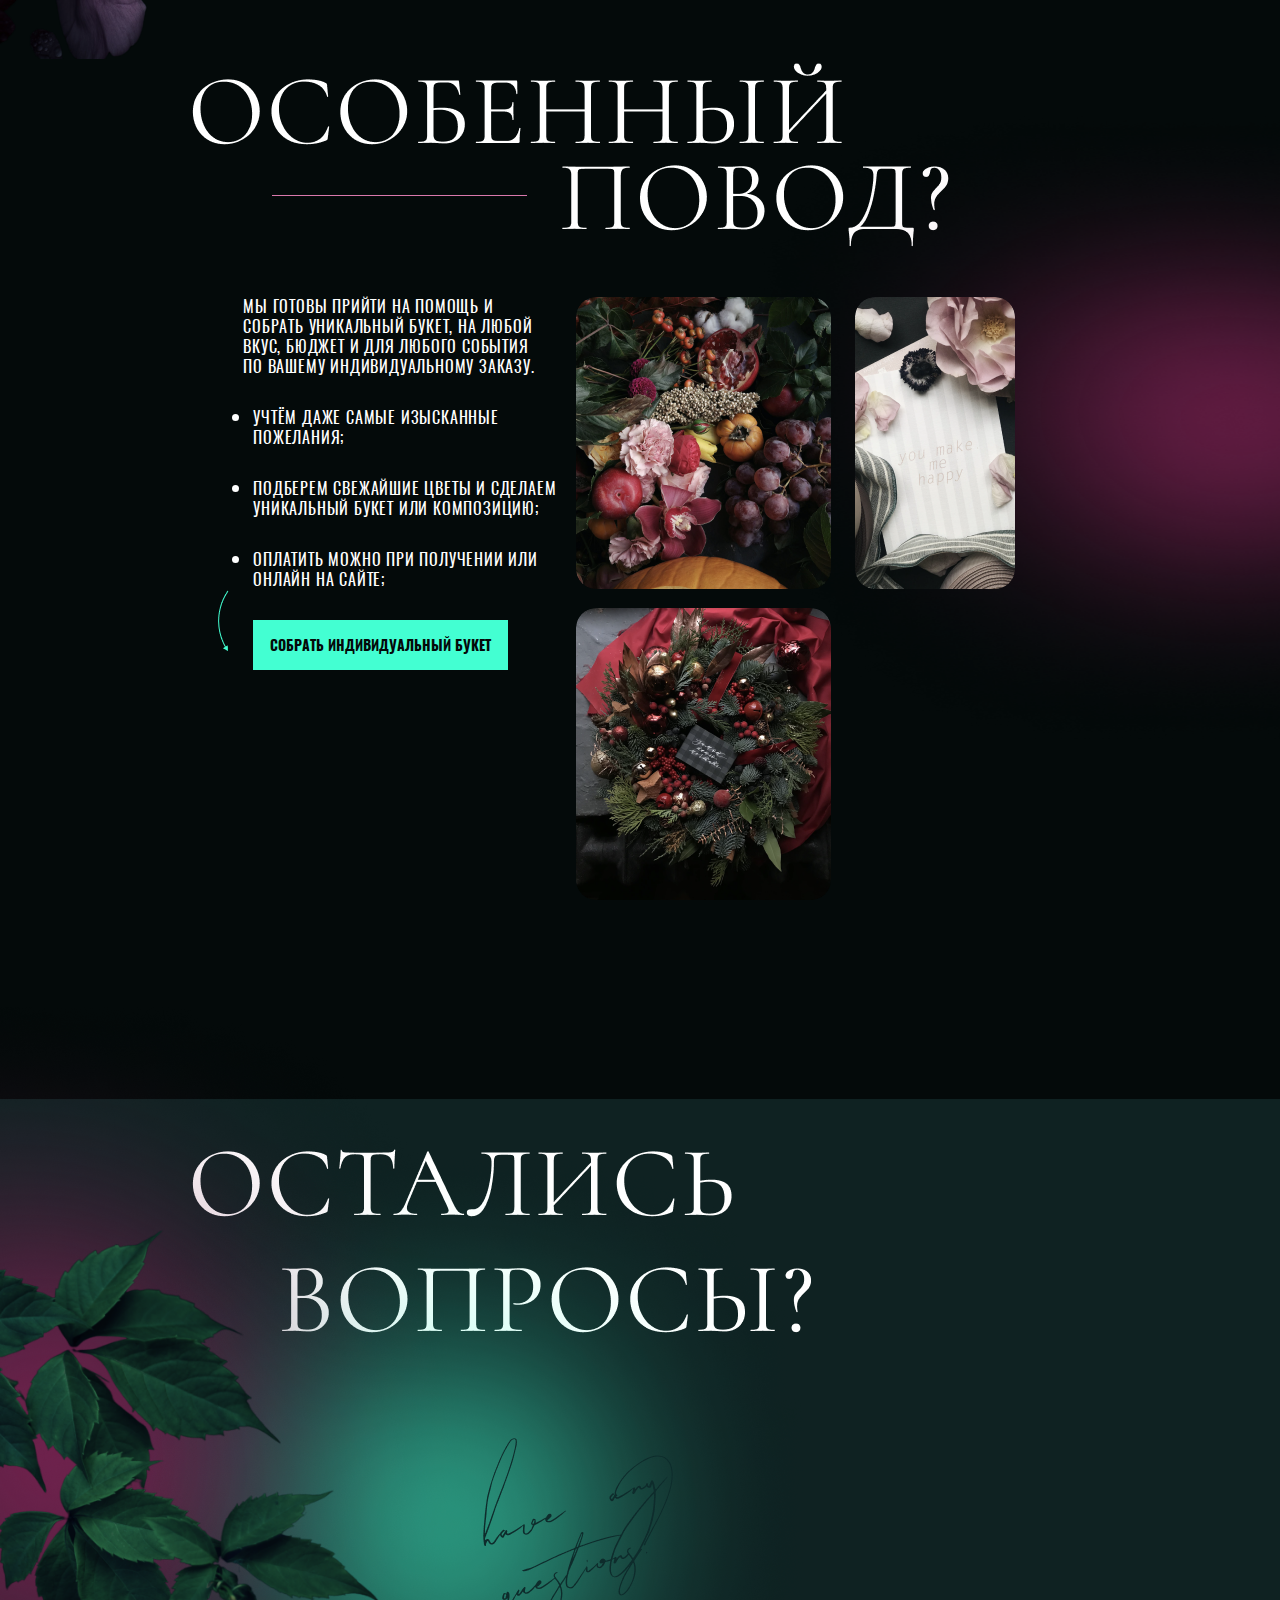
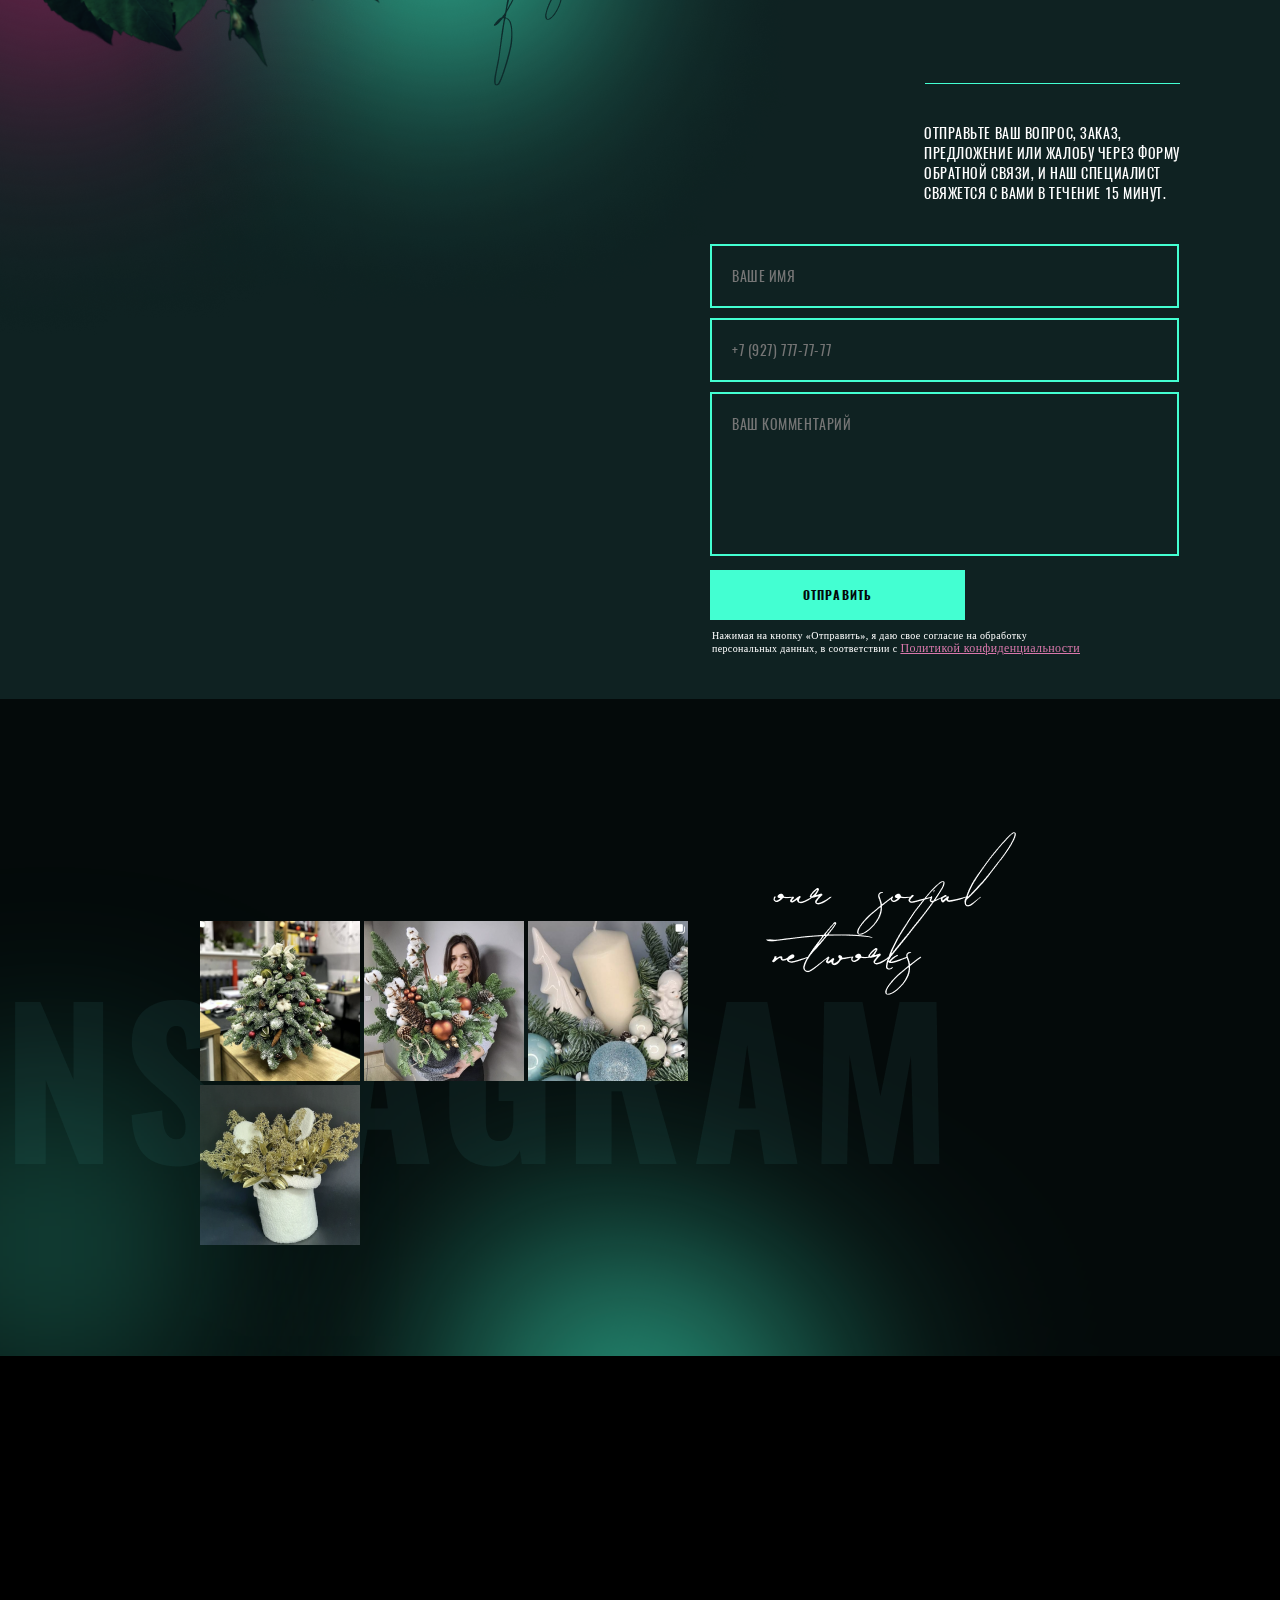
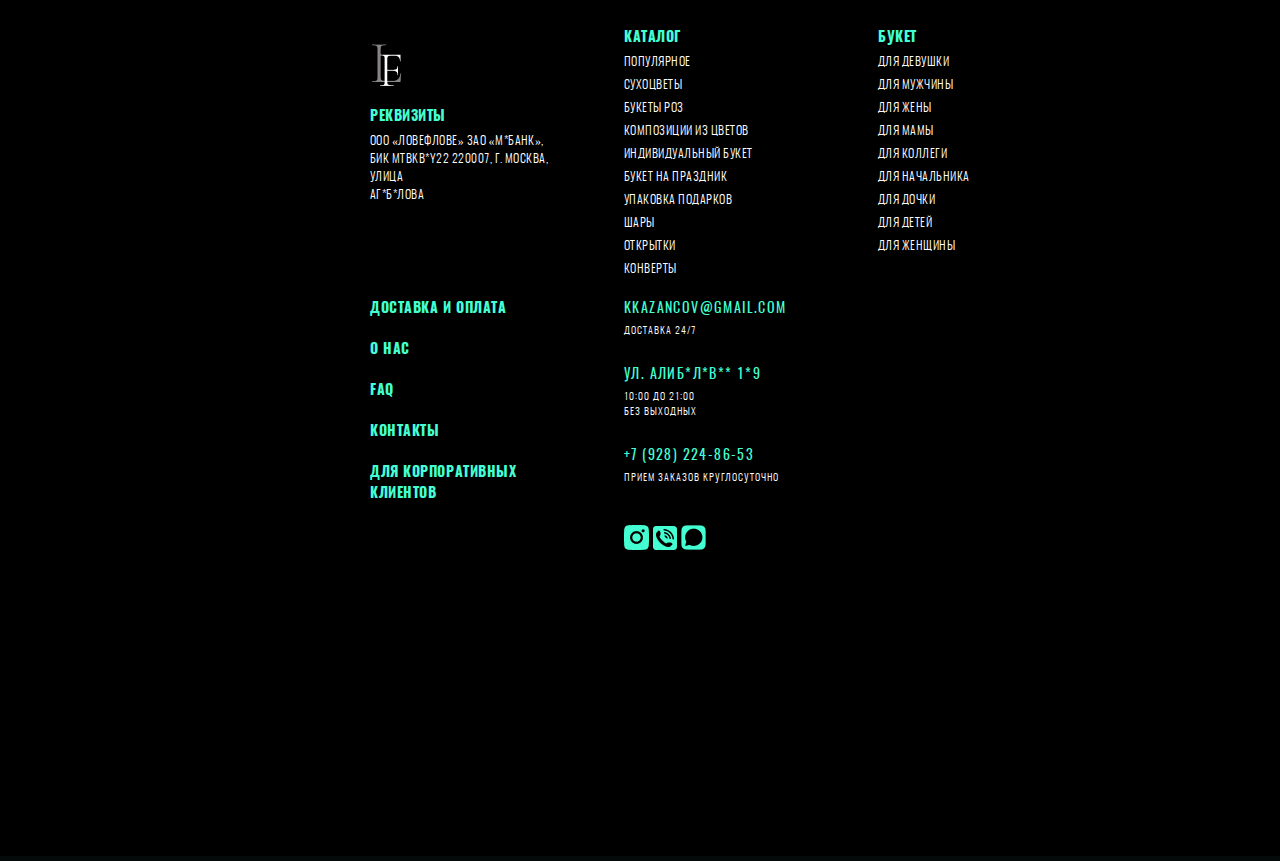
==== commit 52a277d8: "-Исправленн блок раздел каталог" ====
--- a/index.html
+++ b/index.html
@@ -1,5 +1,5 @@
 <!DOCTYPE html>
-<html lang="en">
+<html lang="en-US">
 <head>
     <meta charset="UTF-8">
     <meta http-equiv="X-UA-Compatible" content="IE=edge">
@@ -29,7 +29,7 @@
     <div class="header_btn">
         <img src="img/LF.png" alt="Ошибка изображения" id="img_logo">
         <button class="bt_header" onclick="SmotrCatalog()">Каталог</button>
-        <button class="bt_header" id="no">Доставка и оплата </button>
+        <button class="bt_header" onclick="Diliv_ry()">Доставка и оплата </button>
         <button class="bt_header" onclick="OnasOpis()">О нас</button>
         <button class="bt_header" id="no">Контакты</button>
         <button class="bt_header" id="no">FAQ</button>
@@ -48,15 +48,15 @@
     </div>
     <!-- иконки соц сети -->
     <div id="img_icon_social">
-        <img src="img/insta.png" alt="Ошибка изображения" onclick="OnInsta()" title="Мы в инстаграмм">
-        <img src="img/viber.png" alt="Ошибка изображения" onclick="OnViber()" title="Мы в Viber">
-        <img src="img/whats.png" alt="Ошибка изображения" onclick="OnWhats()" title="Мы в Whats App">
+        <img src="img/insta.png" alt="Ошибка изображения" onclick="OnInsta()" title="Мы в инстаграмм" id="inst">
+        <img src="img/viber.png" alt="Ошибка изображения" onclick="OnViber()" title="Мы в Viber" id="vib">
+        <img src="img/whats.png" alt="Ошибка изображения" onclick="OnWhats()" title="Мы в Whats App" id="what">
     </div>
     <img src="img/oscn_im_flow.png" alt="Ошибка изображения" id="main_im_flow">
     <!-- оглавление название сайта -->
     <div id="block_lower-flower_txt">
         <div id="lower-flower_txt">lower flower</div>
-        <p>Создаём для тех, кто ценит свежесть и изящество цветка</p>
+        <p id="create_for">Создаём для тех, кто ценит свежесть и изящество цветка</p>
         <a href="#block_cat_txt"><button id="btn_smotret_catalog" onmouseover="OnColor()" onmouseout="OffColor()">смотреть каталог</button></a>
     </div>
     <!-- блок и текст каталог --> 
--- a/general_style/style.css
+++ b/general_style/style.css
@@ -6,7 +6,7 @@
 .filt_bl {
     position: fixed;
     top: 0;
-    left: -2000px;
+    left: -2000%;
     background-color: rgb(0, 0, 0, 0.3);
     backdrop-filter: blur(10px);
     width: 100%;
@@ -14,12 +14,13 @@
 }
 .filt_bl_on {
     left: 0;
+    z-index: 5;
 }
 #dropdown_box {
     background-color: #040A0A;
     width: 430px;
     height: 1000px;
-    z-index: 1;
+    z-index: 6;
 }
 #dropdown_box >h3 {
     color: #43FFD2;
@@ -73,6 +74,26 @@
     width: 50%;
     height: 60px;
     position: absolute;
+    transition: all .2s ease;
+    animation-name: anim-header;
+    animation-duration: 2s;
+    animation-fill-mode: forwards;
+    z-index: 4;
+}
+.header_btn.active{
+    background-color: #1c1d1d;
+    position: fixed;
+    height: 60px;
+    float: left;
+    width: 100%;
+    margin: 0;
+}
+@keyframes anim-header {
+    0% {
+        transform: translate(-500%);
+        background-color: #43FFD2;
+        filter: blur(90px);
+    }
 }
 #no {
     color: rgb(167, 166, 166);
@@ -108,6 +129,15 @@
     width: 170px;
     height: 150px;
     text-align: right;
+    animation-name: anim-email;
+    animation-duration: 3s;
+    animation-fill-mode: forwards;
+}
+@keyframes anim-email {
+    0% {
+        transform: translate(2500%);
+        filter: blur(100px);
+    }
 }
 #email_street >div {
     color: #43FFD2;
@@ -148,9 +178,43 @@
     width: 24.98px;
     height: 24.98px;
     margin-top: 8px;
+    transition: all .2s ease;
 }
 #img_icon_social > img:hover{
     transform: scale(0.8);
+}
+#inst {
+    animation-name: anim-insta;
+    animation-duration: 2s;
+    animation-fill-mode: forwards;
+}
+@keyframes anim-insta {
+    0% {
+        transform: translate3d(-100%);
+        filter: blur(50px);
+    }
+}
+#vib {
+    animation-name: anim-insta;
+    animation-duration: 3s;
+    animation-fill-mode: forwards;
+}
+@keyframes anim-insta {
+    0% {
+        transform: translate3d(-200%);
+        filter: blur(50px);
+    }
+}
+#what {
+    animation-name: anim-insta;
+    animation-duration: 4s;
+    animation-fill-mode: forwards;
+}
+@keyframes anim-insta {
+    0% {
+        transform: translate3d(-300%);
+        filter: blur(50px);
+    }
 }
 .corzina {
     margin-top: 500px;
@@ -205,6 +269,18 @@
     text-transform: uppercase;
     letter-spacing: 0.2em;
     text-align: center;
+    animation-name: anim-name_site;
+    animation-duration: 3s;
+    animation-fill-mode: forwards;
+}
+@keyframes anim-name_site {
+    0% {
+        transform: translate(-400%);
+        filter: blur(20px);
+    }
+    50% {
+        transform: translate(10%);
+    }
 }
 #block_lower-flower_txt >p {
     text-align: center;
@@ -214,6 +290,22 @@
     font-size: 23px;
     margin-top: 20px;
     letter-spacing: 0.04em;
+}
+#create_for {
+    animation-name: create_for;
+    animation-duration: 3s;
+    animation-fill-mode: forwards;
+    transition: all .4s ease;
+}
+@keyframes create_for {
+    0% {
+        transform: translate3d(-200%);
+        
+        filter: blur(12px);
+    }
+    50% {
+        transform: translate3d(-50%);
+    }
 }
 /* кнопка смотреть каталог */
 #btn_smotret_catalog {
@@ -232,6 +324,17 @@
     transform: translate(-50%, 0);
     top: 100px;
     cursor: pointer;
+    animation-name: btn-catal;
+    transform: translate3d(-900%);
+    animation-duration: 2s;
+    animation-fill-mode: forwards;
+    transition: all .2s ease;
+}
+@keyframes btn-catal {
+    0% {
+        transform: translate3d(30%); 
+        filter: blur(125px);
+    }
 }
 /* общий параметр блока и фона  */
 body {
--- a/media/media.css
+++ b/media/media.css
@@ -213,6 +213,7 @@
      .main_block_foot {
         margin-top: 200px;
      }
+     
 
 }
 @media(max-width: 1312px) {
@@ -514,9 +515,11 @@
     }
     .header_btn {
         margin-left: 60px;
-        
     }
     #block_lower-flower_txt {
         left: 150px;
     }
+    .header_btn.active  {
+        position: relative;
+    }
 }